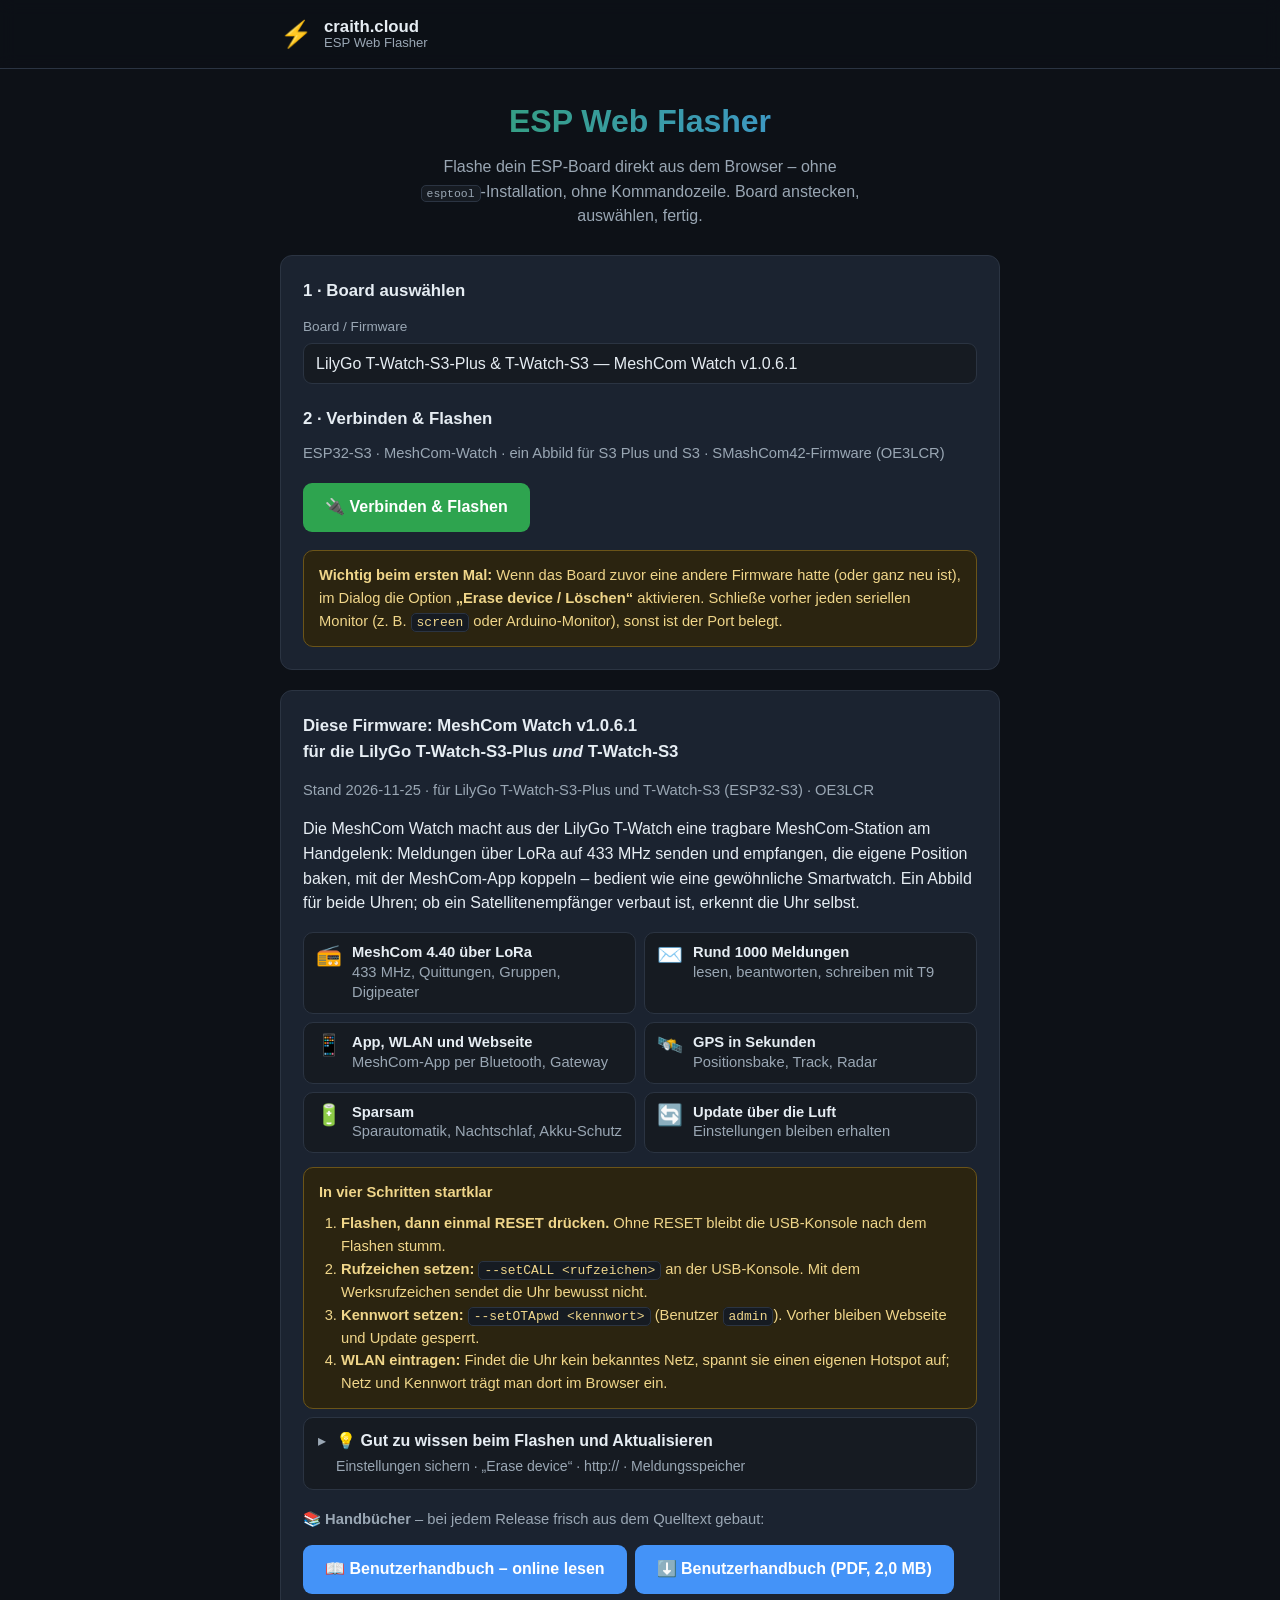
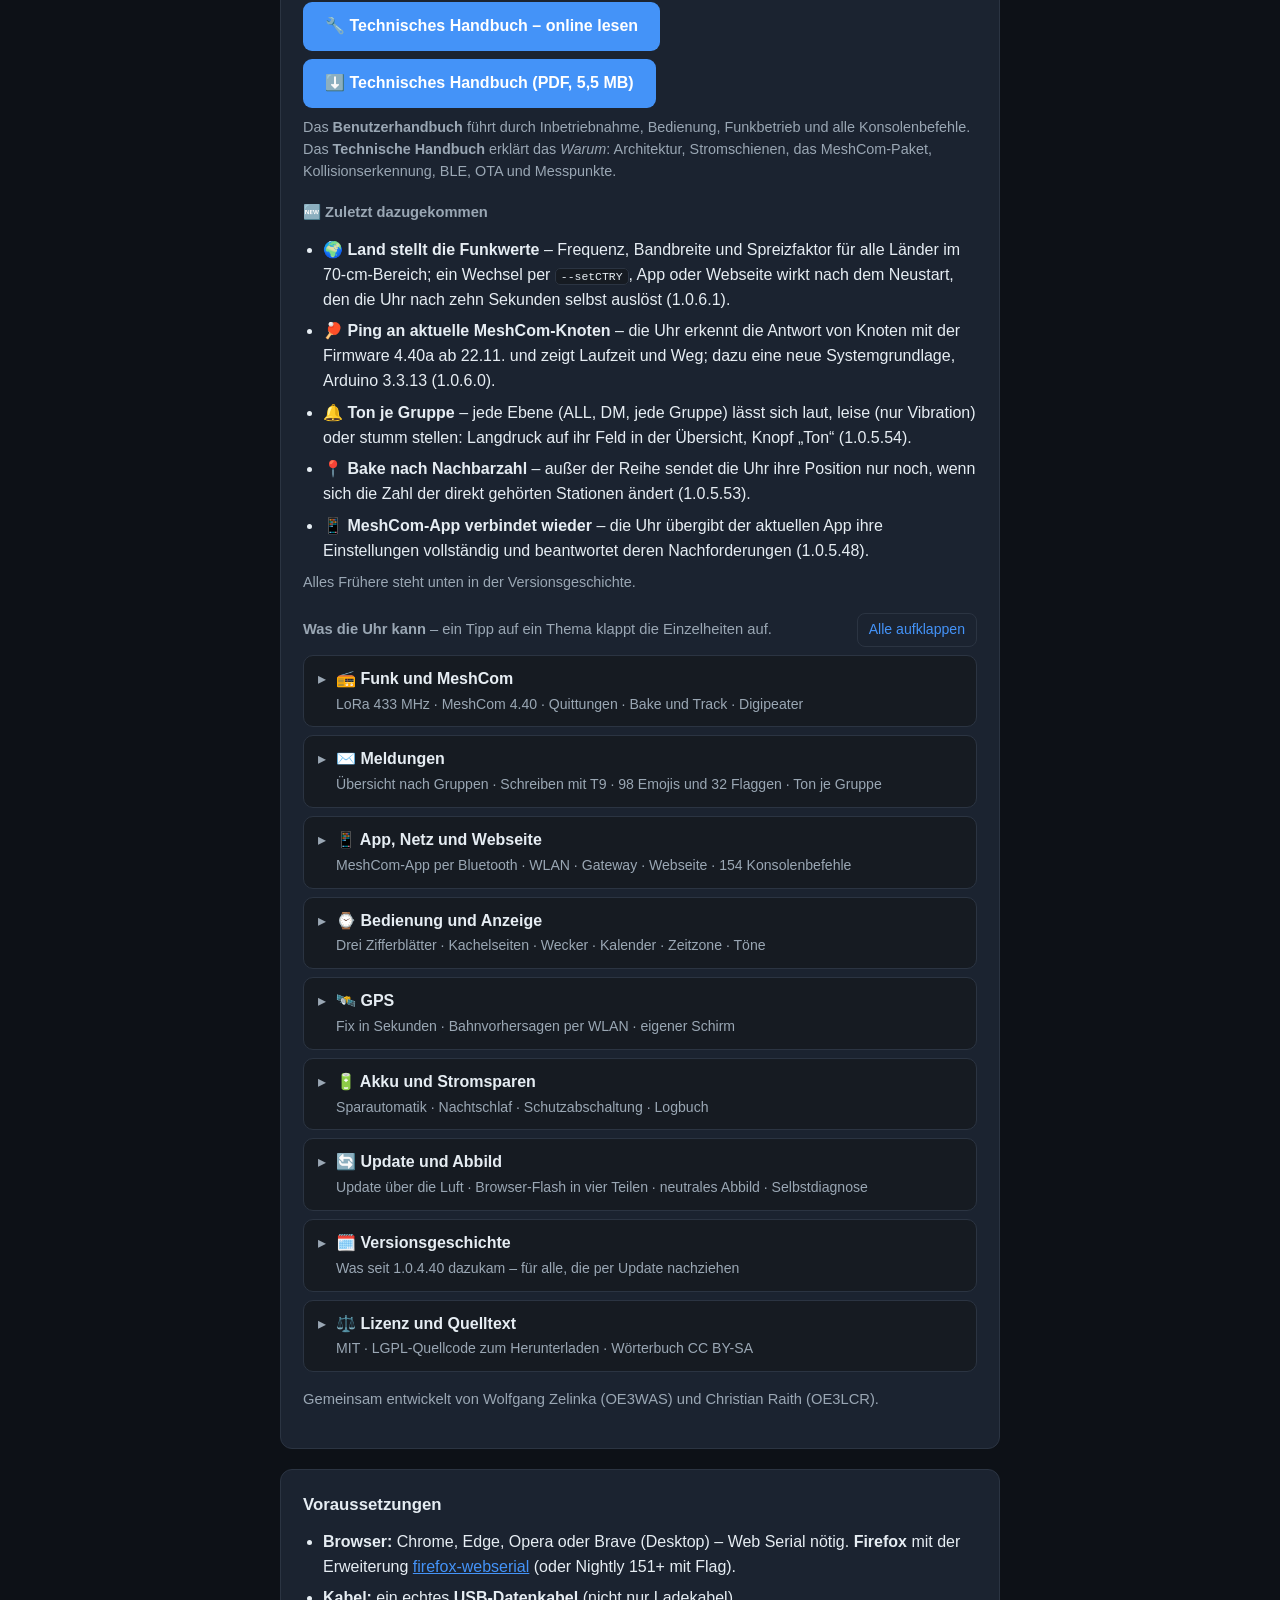
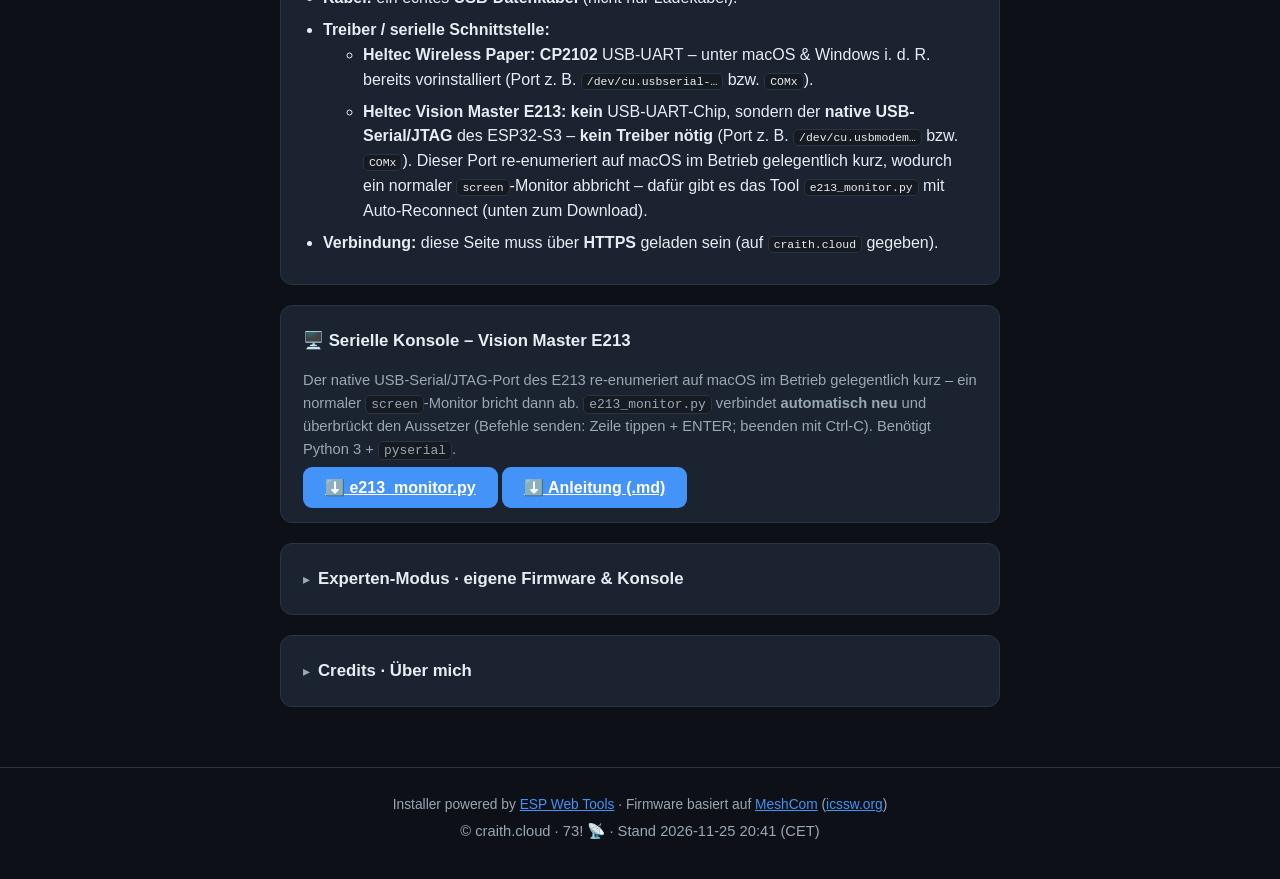
==== index.html @ 8d3fc6dd "T-Watch 1.0.6.1: Land stellt die Funkwerte, alle Laender im 70-cm-Bereich Co-Authored-By: Claude Myt" ====
<!DOCTYPE html>
<html lang="de">
<head>
  <meta charset="UTF-8" />
  <meta name="viewport" content="width=device-width, initial-scale=1.0" />
  <title>ESP Web Flasher · craith.cloud</title>
  <meta name="description" content="Flashe deine LilyGo T-Watch-S3-Plus oder T-Watch-S3 direkt aus dem Browser mit der MeshCom-Watch-Firmware – ohne esptool-Installation oder Treiber-Gefrickel. Auch für Heltec Wireless Paper und Vision Master E213." />
  <!-- Link-Vorschau (WhatsApp, Signal, Telegram, Mastodon …) -->
  <meta property="og:type" content="website" />
  <meta property="og:site_name" content="craith.cloud" />
  <meta property="og:locale" content="de_AT" />
  <meta property="og:url" content="https://www.craith.cloud/espflash/" />
  <meta property="og:title" content="MeshCom Watch flashen · ESP Web Flasher" />
  <meta property="og:description" content="Flashe deine LilyGo T-Watch-S3-Plus oder T-Watch-S3 direkt aus dem Browser mit der MeshCom-Watch-Firmware – ohne esptool-Installation oder Treiber-Gefrickel." />
  <meta property="og:image" content="https://www.craith.cloud/espflash/img/twatch-face-192.png" />
  <meta property="og:image:width" content="192" />
  <meta property="og:image:height" content="192" />
  <meta property="og:image:alt" content="Zifferblatt der MeshCom Watch" />
  <meta name="twitter:card" content="summary" />
  <link rel="icon" href="favicon.svg" type="image/svg+xml" />
  <link rel="stylesheet" href="style.css?v=20261115" />
  <!-- ESP Web Tools (Web Serial Flasher) – lokal eingebunden, v10.2.1 -->
  <script
    type="module"
    src="vendor/esp-web-tools/install-button.js"></script>
</head>
<body>
  <header class="site-header">
    <div class="brand">
      <span class="brand-logo">⚡</span>
      <div class="brand-text">
        <span class="brand-name">craith.cloud</span>
        <span class="brand-sub">ESP Web Flasher</span>
      </div>
    </div>
  </header>

  <main class="container">
    <section class="hero">
      <h1>ESP Web Flasher</h1>
      <p class="lead">
        Flashe dein ESP-Board direkt aus dem Browser – ohne
        <code>esptool</code>-Installation, ohne Kommandozeile.
        Board anstecken, auswählen, fertig.
      </p>
    </section>

    <!-- Browser-Warnung: nur sichtbar, wenn Web Serial fehlt -->
    <div id="unsupported" class="alert alert-error" hidden>
      <strong>Dieser Browser unterstützt kein Web Serial.</strong>
      Bitte öffne diese Seite in <b>Google Chrome</b>, <b>Microsoft Edge</b>,
      <b>Opera</b> oder <b>Brave</b> (Desktop).
      <b>Firefox</b> geht ebenfalls – dafür einmalig die WebSerial-Erweiterung
      <a href="https://github.com/kuba2k2/firefox-webserial" target="_blank" rel="noopener">firefox-webserial</a>
      installieren (oder Firefox&nbsp;Nightly 151+ mit aktiviertem Web-Serial-Flag).
      <b>Safari</b> funktioniert nicht.
    </div>

    <section class="card flash-card">
      <h2>1 · Board auswählen</h2>
      <label class="field">
        <span class="field-label">Board / Firmware</span>
        <select id="board">
          <option value="twatch-s3-plus" data-version="1.0.6.1">
            LilyGo T-Watch-S3-Plus &amp; T-Watch-S3 — MeshCom Watch v1.0.6.1
          </option>
          <option value="heltec-wireless-paper" data-version="v4.35p - v4.35p.09.01">
            Heltec Wireless Paper — MeshCom v4.35p - v4.35p.09.01
          </option>
          <option value="heltec-vision-master-e213" data-version="v4.35p - v4.35p.09.01">
            Heltec Vision Master E213 — MeshCom v4.35p - v4.35p.09.01
          </option>
          <!-- Weitere Boards folgen hier -->
        </select>
      </label>

      <h2>2 · Verbinden &amp; Flashen</h2>
      <p class="muted board-info" id="board-info">
        ESP32-S3 · Panel V1.1 &amp; V1.2 · MeshCom-Firmware
      </p>

      <esp-web-install-button id="installer" manifest="manifest-heltec-wp.json">
        <button class="btn btn-primary" slot="activate">🔌 Verbinden &amp; Flashen</button>
        <span slot="unsupported" class="hidden"></span>
        <span slot="not-allowed" class="alert alert-error">
          Zugriff auf den seriellen Port wurde nicht erlaubt.
        </span>
      </esp-web-install-button>

      <div class="alert alert-warn">
        <strong>Wichtig beim ersten Mal:</strong> Wenn das Board zuvor eine andere
        Firmware hatte (oder ganz neu ist), im Dialog die Option
        <b>„Erase device&nbsp;/ Löschen“</b> aktivieren. Schließe vorher jeden
        seriellen Monitor (z.&nbsp;B. <code>screen</code> oder Arduino-Monitor),
        sonst ist der Port belegt.
      </div>
    </section>

    <section class="card" data-fw="heltec-wireless-paper">
      <h2>Diese Firmware: MeshCom v4.35p - v4.35p.09.01<br>mit Erweiterungen für das Heltec Wireless Paper</h2>
      <p class="muted">Stand 2026-09-01 · für Heltec Wireless Paper (ESP32-S3)</p>
      <ul class="changelog">
        <li>🆕 🔋 <b>Unterspannungsschutz mit Auto-Wiederanlauf</b> – das Modul schaltet bei
            <b>≤&nbsp;3,3&nbsp;V</b> kontrolliert ab, statt bis zur Tiefentladung weiterzulaufen.
            Danach prüft es im Schlaf alle 30&nbsp;Minuten den Akku und <b>startet nach dem Laden
            von selbst wieder</b> – ab 3,9&nbsp;V und erst nach dreifacher Bestätigung, damit ein
            Ladestrom keinen Fehlstart auslöst. Gedacht für Solar- und Bergstandorte, wo niemand
            täglich hinaufsteigen kann. <i>(neu 09.01)</i></li>
        <li>🆕 🛡️ <b>Boot-Gate</b> – prüft den Akku, <i>bevor</i> Display, LoRa und WLAN hochfahren,
            und beendet damit die Brownout-Schleife, in der ein Modul mit leerem Akku endlos neu
            startete. <i>(neu 09.01)</i></li>
        <li>🆕 🔬 <b>Ausreißerfeste Boot-Messung</b> – die Akkumessung beim Start bewertet jetzt den
            Median statt der Spannweite. Vorher konnte ein einzelner unruhiger Messwert die gesamte
            Erkennung verwerfen. <i>(neu 09.01)</i></li>
        <li>🔄&nbsp;<b>Basis nachgezogen</b> – auf den aktuellen MeshCom-dev-Stand <b>v4.35p.09.01</b>
            gebracht. Darin unter anderem die Speichersicherheits- und Stabilitätsarbeiten von
            DK5EN (überlaufsichere Zeitvergleiche, gehärtete Empfangspfade) sowie das neue
            <code>--setlog</code> und getrennte Hop-Grenzen für Text und Position.</li>
        <li>Funktioniert für beide Panel-Versionen <b>V1.1</b> und <b>V1.2</b>
            (automatische Erkennung).</li>
        <li>🔢 <b>Browse 9 statt 4</b> – der offizielle Build blättert durch 4 Nachrichten, diese
            Preview durch <b>9</b> (Index oben rechts).</li>
        <li>📭 <b>No-Message</b> – bei leerem Puffer „No Message“, nach 10&nbsp;s zurück zum Status.</li>
        <li>🛰️ <b>Track ohne GPS</b> – Track-Seite verschwindet nach 10&nbsp;s.</li>
        <li>🔋 <b>Ladeerkennung + Glitch-Filter</b> – bei leerem, aber gerade ladendem Akku kein
            erneutes Einschlafen (steigender Trend wird erkannt); ADC-Ausreißer werden bereinigt (±2%).</li>
        <li>🛡️ <b>Low-Voltage ohne Flash-Write</b> – bei Tiefstspannung kein riskanter Settings-Write
            mehr und nur noch <b>ein</b> E-Ink-Refresh statt zwei.</li>
        <li>⌨️ <b>Gehärtete Eingabe</b> – robuster Befehls-Parser für USB-Serial <b>und</b> Telnet
            (90-s-Timeout, mehrere <code>--</code>-Befehle pro Zeile).</li>
        <li>ℹ️ <b>Inzwischen offiziell</b> – <b>Long-Press = Deep&nbsp;Sleep</b>, die
            <b>„AKKU LOW“-Anzeige</b> und das Kommando <b><code>--rotate</code></b> sind über die
            PRs #1050 und #1034 in MeshCom-dev eingeflossen und damit <i>kein</i> Preview-Merkmal mehr.</li>
      </ul>
      <p style="margin:16px 0 0">
        <a class="btn btn-blue" href="wp/" style="text-decoration:none; display:inline-flex; align-items:center; gap:7px">
          📖 Projektseite: Heltec Wireless Paper – Daten, Stückliste &amp; 3D-Gehäuse
        </a>
      </p>
    </section>

    <section class="card" data-fw="heltec-vision-master-e213" hidden>
      <h2>Diese Firmware: MeshCom v4.35p - v4.35p.09.01<br>mit Erweiterungen für das Heltec Vision Master E213</h2>
      <p class="muted">Stand 2026-09-01 · für Heltec Vision Master E213 (ESP32-S3)</p>
      <ul class="changelog">
        <li>🆕 🔋 <b>Unterspannungsschutz mit Auto-Wiederanlauf</b> – das Modul schaltet bei
            <b>≤&nbsp;3,3&nbsp;V</b> kontrolliert ab, statt bis zur Tiefentladung weiterzulaufen.
            Danach prüft es im Schlaf alle 30&nbsp;Minuten den Akku und <b>startet nach dem Laden
            von selbst wieder</b> – ab 3,9&nbsp;V und erst nach dreifacher Bestätigung, damit ein
            Ladestrom keinen Fehlstart auslöst. Gedacht für Solar- und Bergstandorte, wo niemand
            täglich hinaufsteigen kann. <i>(neu 09.01)</i></li>
        <li>🆕 🛡️ <b>Boot-Gate</b> – prüft den Akku, <i>bevor</i> Display, LoRa und WLAN hochfahren,
            und beendet damit die Brownout-Schleife, in der ein Modul mit leerem Akku endlos neu
            startete. <i>(neu 09.01)</i></li>
        <li>🆕 🔬 <b>Ausreißerfeste Boot-Messung</b> – die Akkumessung beim Start bewertet jetzt den
            Median statt der Spannweite. Vorher konnte ein einzelner unruhiger Messwert die gesamte
            Erkennung verwerfen. <i>(neu 09.01)</i></li>
        <li>🔢 <b>Browse 9 statt 4</b> – der offizielle Build blättert durch 4 Nachrichten, diese
            Preview durch <b>9</b> (Index oben rechts).</li>
        <li>📭 <b>No-Message</b> – bei leerem Puffer „No Message“, nach 10&nbsp;s zurück zum Status.</li>
        <li>🔋 <b>Ladeerkennung + Glitch-Filter</b> – kein Deepsleep-Loop bei gerade ladendem Akku;
            ADC-Ausreißer werden bereinigt (±2%).</li>
        <li>⌨️ <b>Gehärtete Eingabe</b> – robuster Befehls-Parser für USB-Serial <b>und</b> Telnet
            (90-s-Timeout, mehrere <code>--</code>-Befehle pro Zeile).</li>
        <li>ℹ️ <b>Inzwischen offiziell</b> – <b>Long-Press = Deep&nbsp;Sleep</b>, die
            <b>„AKKU LOW“-Anzeige</b> und das Kommando <b><code>--rotate</code></b> sind über die
            PRs #1050 und #1034 in MeshCom-dev eingeflossen und damit <i>kein</i> Preview-Merkmal
            mehr. Das Board selbst ist seit #1021 offizieller Teil von MeshCom-dev.</li>
        <li><b>Hardware:</b> ESP32-S3R8 · 16 MB Flash · 8 MB PSRAM (bewusst inaktiv – mit
            aktiviertem Octal-PSRAM bootet das Board in eine Schleife) · SX1262 LoRa · 2,13″ E-Ink ·
            USB-Serial/JTAG. Akku-Messung kalibriert (Teiler-Faktor wie Vision Master E290).</li>
      </ul>
    </section>

    <section class="card" data-fw="twatch-s3-plus" hidden>
      <h2>Diese Firmware: MeshCom Watch v1.0.6.1<br>für die LilyGo T-Watch-S3-Plus <i>und</i> T-Watch-S3</h2>
      <p class="muted">Stand 2026-11-25 · für LilyGo T-Watch-S3-Plus und T-Watch-S3 (ESP32-S3) · OE3LCR</p>

      <p style="margin-top:12px">Die MeshCom Watch macht aus der LilyGo T-Watch eine tragbare MeshCom-Station
        am Handgelenk: Meldungen über LoRa auf 433&nbsp;MHz senden und empfangen, die eigene Position baken,
        mit der MeshCom-App koppeln – bedient wie eine gewöhnliche Smartwatch. Ein Abbild für beide Uhren;
        ob ein Satellitenempfänger verbaut ist, erkennt die Uhr selbst.</p>

      <ul class="facts">
        <li><span>📻</span><div><b>MeshCom 4.40 über LoRa</b><br>433&nbsp;MHz, Quittungen, Gruppen, Digipeater</div></li>
        <li><span>✉️</span><div><b>Rund 1000 Meldungen</b><br>lesen, beantworten, schreiben mit T9</div></li>
        <li><span>📱</span><div><b>App, WLAN und Webseite</b><br>MeshCom-App per Bluetooth, Gateway</div></li>
        <li><span>🛰️</span><div><b>GPS in Sekunden</b><br>Positionsbake, Track, Radar</div></li>
        <li><span>🔋</span><div><b>Sparsam</b><br>Sparautomatik, Nachtschlaf, Akku-Schutz</div></li>
        <li><span>🔄</span><div><b>Update über die Luft</b><br>Einstellungen bleiben erhalten</div></li>
      </ul>

      <div class="alert alert-warn" style="margin-top:14px">
        <strong>In vier Schritten startklar</strong>
        <ol style="margin:8px 0 0; padding-left:22px">
          <li><b>Flashen, dann einmal RESET drücken.</b> Ohne RESET bleibt die USB-Konsole nach dem
              Flashen stumm.</li>
          <li><b>Rufzeichen setzen:</b> <code>--setCALL &lt;rufzeichen&gt;</code> an der USB-Konsole.
              Mit dem Werksrufzeichen sendet die Uhr bewusst nicht.</li>
          <li><b>Kennwort setzen:</b> <code>--setOTApwd &lt;kennwort&gt;</code> (Benutzer
              <code>admin</code>). Vorher bleiben Webseite und Update gesperrt.</li>
          <li><b>WLAN eintragen:</b> Findet die Uhr kein bekanntes Netz, spannt sie einen eigenen
              Hotspot auf; Netz und Kennwort trägt man dort im Browser ein.</li>
        </ol>
      </div>

      <details class="fold">
        <summary><span class="fold-head"><b>💡 Gut zu wissen beim Flashen und Aktualisieren</b>
          <span class="fold-teaser">Einstellungen sichern · „Erase device“ · http:// · Meldungsspeicher</span></span></summary>
        <ul class="changelog">
          <li><b>Einstellungen bleiben beim Browser-Flash erhalten.</b> Der Flasher schreibt Bootloader,
              Partitionstabelle und Firmware einzeln und lässt den Einstellungsspeicher stehen. Nur mit
              angehaktem „Erase device&nbsp;/ Löschen“ ist alles weg.</li>
          <li><b>Trotzdem vorher sichern.</b> Auf der Webseite der Uhr unter <code>/einstellungen</code> die
              Textsicherung herunterladen, oder an der USB-Konsole <code>--exportSET</code>. Zurück geht es
              durch Hochladen, Einfügen oder <code>--importSET</code>.</li>
          <li><b>Adresse der Uhr mit <code>http://</code> eintippen.</b> Browser ergänzen sonst
              <code>https://</code>, das die Uhr nicht spricht.</li>
          <li><b>Meldungsspeicher nur per Kabel.</b> Ein Update über die Luft tauscht die Firmware, nicht
              die Partitionstabelle. Den Flash-Bereich für rund 1000 Meldungen bringt erst ein
              Browser-Flash mit; wer nur über die Luft aktualisiert, behält die letzten 30 Meldungen.</li>
          <li><b>Ohne Rufzeichen kein Senden.</b> Eine Aussendung ohne gültige Kennung ist im Amateurfunk
              nicht zulässig, und aktuelle MeshCom-Geräte verwerfen solche Meldungen ohnehin.</li>
        </ul>
      </details>

      <p class="muted" style="margin-top:18px"><b>📚 Handbücher</b> – bei jedem Release frisch aus dem
        Quelltext gebaut:</p>
      <p style="margin:8px 0 0; display:flex; flex-wrap:wrap; gap:8px">
        <a class="btn btn-blue" href="twatch/MeshCom-Watch-Handbuch.html" target="_blank" rel="noopener"
           style="text-decoration:none">📖 Benutzerhandbuch – online lesen</a>
        <a class="btn btn-blue" href="twatch/MeshCom-Watch-Handbuch.pdf" download
           style="text-decoration:none">⬇️ Benutzerhandbuch (PDF, 2,0&nbsp;MB)</a>
        <a class="btn btn-blue" href="twatch/MeshCom-Watch-Technisches-Handbuch.html" target="_blank" rel="noopener"
           style="text-decoration:none">🔧 Technisches Handbuch – online lesen</a>
        <a class="btn btn-blue" href="twatch/MeshCom-Watch-Technisches-Handbuch.pdf" download
           style="text-decoration:none">⬇️ Technisches Handbuch (PDF, 5,5&nbsp;MB)</a>
      </p>
      <p class="muted" style="margin-top:8px; font-size:0.9em">
        Das <b>Benutzerhandbuch</b> führt durch Inbetriebnahme, Bedienung, Funkbetrieb und alle
        Konsolenbefehle. Das <b>Technische Handbuch</b> erklärt das <i>Warum</i>: Architektur,
        Stromschienen, das MeshCom-Paket, Kollisionserkennung, BLE, OTA und Messpunkte.</p>

      <p class="muted" style="margin-top:18px"><b>🆕&nbsp;Zuletzt dazugekommen</b></p>
      <ul class="changelog">
        <li>🌍&nbsp;<b>Land stellt die Funkwerte</b> – Frequenz, Bandbreite und Spreizfaktor für alle
            Länder im 70-cm-Bereich; ein Wechsel per <code>--setCTRY</code>, App oder Webseite
            wirkt nach dem Neustart, den die Uhr nach zehn Sekunden selbst auslöst (1.0.6.1).</li>
        <li>🏓&nbsp;<b>Ping an aktuelle MeshCom-Knoten</b> – die Uhr erkennt die Antwort von Knoten
            mit der Firmware 4.40a ab 22.11. und zeigt Laufzeit und Weg; dazu eine neue
            Systemgrundlage, Arduino 3.3.13 (1.0.6.0).</li>
        <li>🔔&nbsp;<b>Ton je Gruppe</b> – jede Ebene (ALL, DM, jede Gruppe) lässt sich laut, leise
            (nur Vibration) oder stumm stellen: Langdruck auf ihr Feld in der Übersicht, Knopf „Ton“
            (1.0.5.54).</li>
        <li>📍&nbsp;<b>Bake nach Nachbarzahl</b> – außer der Reihe sendet die Uhr ihre Position nur
            noch, wenn sich die Zahl der direkt gehörten Stationen ändert (1.0.5.53).</li>
        <li>📱&nbsp;<b>MeshCom-App verbindet wieder</b> – die Uhr übergibt der aktuellen App ihre
            Einstellungen vollständig und beantwortet deren Nachforderungen (1.0.5.48).</li>
      </ul>
      <p class="muted" style="margin-top:6px; font-size:0.9em">Alles Frühere steht unten in der
        Versionsgeschichte.</p>

      <div class="fold-bar">
        <p class="muted" style="margin:0"><b>Was die Uhr kann</b> – ein Tipp auf ein Thema klappt die
          Einzelheiten auf.</p>
        <button type="button" class="fold-all" data-fold-all>Alle aufklappen</button>
      </div>

      <details class="fold">
        <summary><span class="fold-head"><b>📻 Funk und MeshCom</b>
          <span class="fold-teaser">LoRa 433&nbsp;MHz · MeshCom 4.40 · Quittungen · Bake und Track · Digipeater</span></span></summary>
        <ul class="changelog">
          <li><b>MeshCom über LoRa</b> – SX1262 auf 433&nbsp;MHz, Protokollfassung 4.40 (eigener
              Kennbuchstabe A), mit denselben Hop-Zahlen wie die übrigen Knoten. Sendeleistung in neun
              Stufen, ganz links nur Empfang.</li>
          <li><b>Land wählbar</b> – das Land stellt Frequenz, Bandbreite und Spreizfaktor: EU, UK, ON,
              EA, LA, EU8, UK8, US, VR2, 435, 436, 442 und PL. Einstellbar per <code>--setCTRY</code>,
              in der App oder auf der Webseite der Uhr; die Uhr startet danach selbst neu. Vorgabe
              und in Österreich und Deutschland richtig ist EU8 (433,175&nbsp;MHz).</li>
          <li><b>Kollisionsvermeidung</b> (CSMA/CA mit Hardware-CAD) – vor jeder Aussendung horcht der
              Funkchip, ob der Kanal frei ist, und wartet bei Belegung gestaffelt. Empfang hat Vorrang
              vor dem Senden.</li>
          <li><b>Quittungen</b> – die Sendekarte wird grün, sobald die Gegenstation, ein Gateway oder der
              Server bestätigt; eine Direktmeldung hat dafür 2:40&nbsp;Minuten Zeit, ohne das Senden zu
              sperren. Direktmeldungen an die Uhr quittiert sie selbst (<code>--dmack</code>).</li>
          <li><b>Direktmeldungen nur einmal</b> – wiederholt ein Knoten eine Direktmeldung oder reicht
              ein Briefkasten-Knoten sie nach, erscheint und vibriert sie einmal; quittiert wird jede
              Kopie.</li>
          <li><b>Eine Station anrufen</b> – die sechste Karte auf dem SENDEN-Schirm ruft die zuletzt
              gehörte Station an und zeigt Laufzeit und Weg der Antwort. Die Uhr antwortet auch selbst
              auf Anrufe. Konsole: <code>--ping &lt;rufzeichen&gt;</code>.</li>
          <li><b>Positionsbake</b> – alle 30&nbsp;Minuten, die erste rund 2&nbsp;Minuten nach dem Start,
              außer der Reihe nur, wenn sich die Zahl der direkt gehörten Stationen ändert.
              <code>--sendPOS</code> sendet sofort, <code>--aprs on|off</code> schaltet. Ohne Satellitenfix nimmt
              die Bake den Standort vom Handy aus der MeshCom-App – so sendet auch die T-Watch&nbsp;S3
              ohne Empfänger eine Position.</li>
          <li><b>Track</b> – Kachel TRACK oder <code>--track</code>: bei GPS-Fix gehen Positionen je nach
              Tempo alle 10–20&nbsp;Sekunden über das eigene Gateway zum Server, über Funk alle
              5&nbsp;Minuten.</li>
          <li><b>Digipeater</b> – <code>--relay on</code> reicht fremde Pakete über Funk weiter (ab Werk
              aus). Mit <code>--setECODIGI on</code> pausiert die Weitergabe zwischen 22 und 7&nbsp;Uhr.</li>
          <li><b>Stationsliste und Radar</b> – wer wurde gehört, wie weit weg, in welcher Richtung.</li>
          <li><b>Blick in den Funkkanal</b> – die Webseite „LoRa“ und <code>--lora</code> zeigen die
              Sendewarteschlange, die Kanalbelegung und die letzten 20 Rahmen im Format der
              MeshCom-Nodes.</li>
          <li><b>Empfangsdiagnose ohne Gegenstelle</b> – <code>--rxdiag</code>: Rauschpegel,
              Präambel-Erkennung und ein Bandsweep 430–440&nbsp;MHz, auf Wunsch verzögert und ohne Kabel
              am Ort der Wahl.</li>
        </ul>
      </details>

      <details class="fold">
        <summary><span class="fold-head"><b>✉️ Meldungen</b>
          <span class="fold-teaser">Übersicht nach Gruppen · Schreiben mit T9 · 98 Emojis und 32 Flaggen · Ton je Gruppe</span></span></summary>
        <ul class="changelog">
          <li><b>Übersicht nach Ebenen</b> – farbige Felder für <b>ALL</b>, <b>DM</b> und bis zu sechs
              eigene Gruppen (<code>--setgrc</code>): volle Farbe = Ungelesenes, hell = nichts Neues,
              Zähler <b>neu / gesamt</b>. Ein Tipp öffnet die Gruppe.</li>
          <li><b>Liste und Lesen</b> – jede Karte zeigt Rufzeichen, Zeit und den Anfang des Textes. Die
              geöffnete Meldung trägt die Farbe ihrer Ebene, den Zähler „3/7“, Empfangszeit, RSSI/SNR
              und Ziel; ältere Meldungen zeigen „gestern“ oder das Datum.</li>
          <li><b>Schreiben an der Uhr</b> – Telefontastatur mit <b>T9-Wortvorschlag</b>: jede Taste
              einmal drücken, das Wort steht da (Amateurfunk-Begriffe, Deutsch, Englisch). Erreichbar
              aus „Senden“ mit einem Wisch nach oben oder mit einem Langdruck auf eine Meldung – dann
              geht die Antwort gleich an deren Gruppe oder Absender.</li>
          <li><b>Kopieren und weiterleiten</b> – ein Doppeltipp auf eine Meldung kopiert ihren Text, ein
              Langdruck aufs Textfeld fügt ihn ein.</li>
          <li><b>Schnellantwort ohne Tastatur</b> – Textbausteine für Standort (Maidenhead-Locator und
              Vorname aus <code>--setname</code>), QSL, QRV, Wetter am eigenen Standort und TEST. Aus
              einer geöffneten Meldung nach rechts wischen: die Bausteine antworten dem Absender, der
              Gruppe oder allen.</li>
          <li><b>Meldung statt Uhrzeit</b> – weckt eine Meldung den dunklen Schirm, zeigt die Uhr die
              Meldung selbst; „Meldung merken“ (1–30&nbsp;min) holt sie beim nächsten Blick zurück.</li>
          <li><b>Eigene Aussendungen in der Liste</b> – ob von der Uhr, aus der App, aus dem Browser
              oder von der Konsole: der Gesprächsfaden ist vollständig.</li>
          <li><b>Meldungen bleiben erhalten</b> – eigener Flash-Bereich für rund 1000 Meldungen,
              übersteht Neustart, Update und eine stromlose Uhr.</li>
          <li><b>Gelesen und gelöscht</b> – „Alle als gelesen“ auf der Webseite, die Uhr zieht sofort
              mit. Ein Langdruck auf ein Feld der Übersicht bietet „Alle löschen“ und „Nur gelesene
              löschen“.</li>
          <li><b>Emojis, Flaggen und Schrift</b> – 98 Emojis und 32 Länderflaggen 🇦🇹🇩🇪🇨🇭 als Bildschrift;
              die Schrift deckt neben Deutsch auch die Sprachen der Nachbarländer ab (ę ż ć ś ń …).</li>
          <li><b>Ton je Ebene</b> – ALL, DM und jede Gruppe einzeln auf <b>laut</b>, <b>leise</b> (kein
              Ton, Vibration und Schirm bleiben) oder <b>stumm</b> (nichts, der Schirm bleibt dunkel).
              Umschalten mit dem Knopf „Ton“ nach einem Langdruck auf das Feld der Übersicht, auf der
              Webseite oder mit <code>--msgton</code>; die Übersicht zeigt ein Lautsprecher-Zeichen.</li>
          <li><b>Klang und Vibration nach Empfangsweg</b> – Funk: Doppelgong, Server: zwei kurze Töne,
              Direktmeldung: Pager-Ton. Kachel <b>VIB</b> in vier Stufen; Vibrieren und Schirm wecken
              lassen sich für Funk und Server getrennt einstellen, mit Nachtruhe von 22 bis
              7&nbsp;Uhr.</li>
        </ul>
      </details>

      <details class="fold">
        <summary><span class="fold-head"><b>📱 App, Netz und Webseite</b>
          <span class="fold-teaser">MeshCom-App per Bluetooth · WLAN · Gateway · Webseite · 154 Konsolenbefehle</span></span></summary>
        <ul class="changelog">
          <li><b>MeshCom-App per Bluetooth</b> – die offizielle App verbindet sich mit PIN: Chat lesen
              und schreiben samt Gruppen; Rufzeichen, Position, Sendeleistung, Gruppen und APRS-Symbol
              lassen sich aus der App setzen. Die Häkchen folgen den drei Stufen der MeshCom-Firmware
              (gehört, Wolke, zwei Häkchen), dazu „aufgegeben“ und „verwahrt“. Die Liste der gehörten
              Stationen füllt sich laufend. Eine Anmeldung gilt nur für die laufende Verbindung.</li>
          <li><b>WLAN verbindet sich von selbst</b> – drei Netze speicherbar, das stärkste gewinnt,
              versteckte Netze und Telefon-Hotspots inklusive; <code>--wlan scan</code> sucht
              sofort.</li>
          <li><b>Die Uhr als MeshCom-Gateway</b> – <code>--gateway on</code>: Gehörtes aus dem Funknetz
              geht per WLAN zum MeshCom-Server, Servermeldungen zurück ins Funknetz. Server wählbar
              (<code>--gateway srv OE|DL|IT</code>), Positionsweitergabe abschaltbar.</li>
          <li><b>Telemetrie bis aprs.fi</b> – Akkuspannung, Ladung, Chiptemperatur und Empfangszahlen
              gehen alle 30&nbsp;Minuten als APRS-Telemetrie an den MeshCom-Server (<code>--tele</code>);
              Positionsbake mit eigenem APRS-Symbol und Kommentar.</li>
          <li><b>Webseite der Uhr</b> – <code>--web on</code>: Status, Meldungen lesen und senden,
              Stationsliste, LoRa, Akku-Logbuch (auch als CSV), Einstellungen, Update, ein Befehlsfeld
              und die Seite <b>Hilfe</b> mit allen Befehlen und Suchfeld. Dazu eine JSON-API
              (<code>/api/status.json</code>, <code>/api/akku.json</code>).</li>
          <li><b>Einstellungen sichern und wiederherstellen</b> – auf <code>/einstellungen</code> eine
              Textdatei laden: eine Befehlszeile je Wert, im Editor änderbar.</li>
          <li><b>154 Konsolenbefehle, eine Quelle</b> – dieselben <code>--</code>-Befehle über USB,
              App-Chat und das Befehlsfeld der Webseite, mehrere je Zeile. <code>--help</code> am Gerät
              und die Befehlstabelle im Handbuch stammen aus derselben Liste. Kennwort-Befehle gehen
              nie als Meldung über Funk.</li>
        </ul>
      </details>

      <details class="fold">
        <summary><span class="fold-head"><b>⌚ Bedienung und Anzeige</b>
          <span class="fold-teaser">Drei Zifferblätter · Kachelseiten · Wecker · Kalender · Zeitzone · Töne</span></span></summary>
        <ul class="changelog">
          <li><b>Wischen und Tasten</b> – die Schirme hängen als geschlossene Schleife untereinander.
              Krone = Zifferblatt, BOOT-Tipp = Kachelseite UHR, BOOT-Doppeltipp = Meldungen; Handgelenk
              drehen weckt den Schirm. Am Zifferblatt öffnet ein Langdruck unten rechts die Meldungen,
              unten links den Akku-Detailschirm.</li>
          <li><b>Zwei Kachelseiten</b> – <b>UHR</b>: WLAN · Akku · GPS, Web · NTP · BLE, Audio ·
              Vibration · MQTT. <b>MESHCOM</b>: LoRa · APRS-Bake · Track, Quittung · Relay · Gateway.
              Ein Tipp schaltet ein und aus, ein Langdruck öffnet die Einzelheiten.</li>
          <li><b>Drei Zifferblätter</b> – die Bahnhofsuhr mit Stop-to-go-Sekundenzeiger, der Stromzähler
              mit rollendem Zählwerk und die Funkraumuhr des Seefunks (Idee OE1MOJ), rund oder
              quadratisch. Wechseln: drei Sekunden auf die obere Hälfte drücken, wischen, mit einem
              Tipp übernehmen; an der Konsole <code>--watchface</code>. Ein Doppeltipp unten blendet
              Akkuanzeige und Rufzeichen aus und ein.</li>
          <li><b>Wecker</b> – vom Zifferblatt nach oben wischen: bis zu acht Wecker, je an einzelnen
              Wochentagen, einmal oder an einem festen Datum. Signal (Vibration, Ton oder beides) und
              Schlummerzeit je Wecker; die Krone schlummert. Der Wecker holt die Uhr auch aus dem
              Nachtschlaf.</li>
          <li><b>Kalender</b> – Monatsansicht mit Kalenderwoche, Sonntage rot, heutiger Tag grün;
              links/rechts blättert die Monate.</li>
          <li><b>Zeitzone</b> – ein Schirm unter dem Zifferblatt zeigt Ortszeit, Zone, UTC und die
              Quelle der Uhrzeit (Netz, Satellit oder eingebaute Uhr). Ein Tipp auf eine der zehn
              Städte stellt um, die Sommerzeit schaltet die Uhr selbst.</li>
          <li><b>Töne</b> – Gong zur vollen Stunde und bei Meldungen, Pager-Ton bei Direktmeldungen,
              Warnton bei knappem Akku. Lautstärke nach Gehör in Stufen zu 4&nbsp;dB
              (<code>--setVOL 1..100</code>), Nachtruhe 22–7&nbsp;Uhr; <code>--audio</code> mit
              <code>lora|udp|dm|aprs|stunde|warn</code> spielt jeden Klang vor. Ab Werk stumm,
              <code>--audio on</code>.</li>
          <li><b>Setup-Schirm</b> – Schalter für die Funktionen, Helligkeit in 10-%-Stufen,
              Abschaltzeit des Schirms, Drehung per Tipp.</li>
        </ul>
      </details>

      <details class="fold">
        <summary><span class="fold-head"><b>🛰️ GPS</b>
          <span class="fold-teaser">Fix in Sekunden · Bahnvorhersagen per WLAN · eigener Schirm</span></span></summary>
        <ul class="changelog">
          <li><b>Eigener Schirm</b> – Position, Höhe, Geschwindigkeit und ein Balkendiagramm der
              Satelliten, gefärbt nach Signalstärke von rot bis grün.</li>
          <li><b>Fix in Sekunden</b> – beim Einschalten bekommt der Empfänger Uhrzeit und letzte
              Position mit. Mit einem kostenlosen u-blox-Konto (AssistNow, Token auf der
              Einstellungsseite) holt die Uhr dazu per WLAN die Bahnvorhersagen für sieben Tage;
              gemessen im Freien nach echtem Kaltstart: 54 statt 147&nbsp;Sekunden.</li>
          <li><b>Empfang einstellbar und messbar</b> – Vorverstärker umschaltbar
              (<code>--gps lna normal|low|bypass</code>), <code>--gps rf</code> zeigt Regelreserve,
              Rauschen und Störungen, <code>--gps</code> das Logbuch der letzten zehn Modulstarts.</li>
          <li><b>Mit und ohne Empfänger</b> – die Uhr erkennt beim ersten Start, ob ein
              Satellitenempfänger verbaut ist; ohne startet sie schneller, und der Ladestrom passt sich
              dem kleineren Akku an. Ein Tipp auf die GPS-Kachel sucht erneut, etwa nach einer
              Nachrüstung.</li>
        </ul>
      </details>

      <details class="fold">
        <summary><span class="fold-head"><b>🔋 Akku und Stromsparen</b>
          <span class="fold-teaser">Sparautomatik · Nachtschlaf · Schutzabschaltung · Logbuch</span></span></summary>
        <ul class="changelog">
          <li><b>Sparautomatik</b> – bei dunklem Schirm taktet der Prozessor herunter; GPS ruht,
              solange das Telefon Positionen liefert, nach 10&nbsp;Minuten ohne Fix und wenn die Uhr
              still liegt. <b>ECOWLAN</b> (ab Werk an) legt das WLAN ohne bekanntes Netz für zehn
              Minuten schlafen, <b>ECOBAKE</b> (<code>--setECOBAKE on</code>) weckt den Empfänger nur
              drei Minuten vor jeder Bake.</li>
          <li><b>Nachtschlaf</b> – mit <code>--setECOSLEEP on</code> legt sich die Uhr zwischen 22 und
              7&nbsp;Uhr schlafen, sobald der Schirm dunkel ist und kein Kabel steckt; LoRa hört weiter,
              WLAN pausiert. Gemessen in einer Nacht: rund 40&nbsp;% weniger Verbrauch. Ein Druck auf
              die Krone weckt sofort.</li>
          <li><b>Akku-Schutz</b> – bei 3,60&nbsp;V wird der Schirm dunkler, GPS geht aus und das Senden
              ist gesperrt (die LoRa-Kachel wird blau, ein Tipp gibt es auf eigene Verantwortung frei).
              Bei 3,48&nbsp;V sichert die Uhr Meldungen und Zähler, zeigt „Akku leer – bitte laden“ und
              schaltet sich ab.</li>
          <li><b>Laden</b> – ein Lade-Wächter fängt schwache USB-Quellen ab (<code>--ladefix</code>),
              der Ladestrom ist einstellbar (<code>--setCHGCUR</code>, Schieberegler im
              Akku-Detailschirm).</li>
          <li><b>Akku-Gesundheit und Logbuch</b> – <code>--akku</code> zeigt Ladephase, Ladezyklen und
              die Zeit unter 20&nbsp;% und über 80&nbsp;%. Die Entladekurve der letzten rund
              68&nbsp;Stunden liegt im Flash und steht auf <code>/akku</code>, auch als CSV.</li>
        </ul>
      </details>

      <details class="fold">
        <summary><span class="fold-head"><b>🔄 Update und Abbild</b>
          <span class="fold-teaser">Update über die Luft · Browser-Flash in vier Teilen · neutrales Abbild · Selbstdiagnose</span></span></summary>
        <ul class="changelog">
          <li><b>Update über die Luft</b> – der Update-Schirm prüft beim Öffnen den Serverstand; gibt es
              Neues, wird der Knopf grün und ein Tipp installiert. Auch aus der MeshCom-App
              (<code>--ota-update</code>) oder mit einer <code>firmware.bin</code> im Browser. Während
              des Einspielens steht die Uhr rund 2&nbsp;Minuten, danach startet sie neu.</li>
          <li><b>Browser-Flash in vier Teilen</b> – Bootloader (<code>0x0</code>), Partitionstabelle
              (<code>0x8000</code>), Boot-Marke (<code>0xE000</code>) und Firmware
              (<code>0x10000</code>); der Einstellungsspeicher bei <code>0x9000</code> bleibt
              unberührt. Das Vollabbild <code>firmware.factory.bin</code> gibt es weiter für
              esptool.</li>
          <li><b>Öffentlich und neutral</b> – keine WLAN-, MQTT- oder Zugangsdaten vorinstalliert, die
              Konfiguration erfolgt auf dem Gerät; die Update-Adresse dieser Seite ist ab Werk
              eingetragen.</li>
          <li><b>Grundlage</b> – Arduino-Core 3.3.12 auf ESP-IDF 5.5.5, LVGL 9.6, RadioLib 7.8.1. Alle
              Bibliotheken sind auf eine feste Fassung geschrieben, damit sich jeder ausgelieferte
              Stand genau so nachbauen lässt.</li>
          <li><b>Selbstdiagnose</b> – <code>--info</code> zeigt ein Journal der letzten fünf Neustarts
              mit Grund, Uhrzeit und Akkustand; ein Absturz sichert seinen Backtrace, und ein Wächter
              startet die Uhr neu, wenn der Hauptlauf 30&nbsp;Sekunden hängt.</li>
        </ul>
      </details>

      <details class="fold">
        <summary><span class="fold-head"><b>🗓️ Versionsgeschichte</b>
          <span class="fold-teaser">Was seit 1.0.4.40 dazukam – für alle, die per Update nachziehen</span></span></summary>
        <ul class="changelog verlauf">
          <li><b>1.0.6.1</b> – Das Land stellt die Funkwerte der Uhr, alle Länder im 70-cm-Bereich
              wählbar; Wechsel wirkt nach dem Neustart.</li>
          <li><b>1.0.6.0</b> – Ping erkennt die Antwort aktueller MeshCom-Knoten, neue
              Systemgrundlage Arduino 3.3.13 mit ESP-IDF 5.5.6.</li>
          <li><b>1.0.5.55</b> – Webseite der Uhr: die Knöpfe der Meldungsseite stehen auf festen
              Plätzen, im Browser-Reiter erscheint ein Uhr-Zeichen.</li>
          <li><b>1.0.5.52–.54</b> – Ton je Gruppe in drei Stufen, Bake außer der Reihe nach
              Nachbarzahl, das Einspielen einer Sicherung übersteht lange Befehle.</li>
          <li><b>1.0.5.48</b> – MeshCom-App verbindet wieder.</li>
          <li><b>1.0.5.43</b> – Kachelseiten UHR und MESHCOM neu geordnet.</li>
          <li><b>1.0.5.31–.33</b> – MeshCom 4.40A, gehörte Stationen in der App, Hilfe-Seite im Browser.</li>
          <li><b>1.0.5.28–.33</b> – Wecker.</li>
          <li><b>1.0.5.27</b> – Meldung statt Uhrzeit beim Wecken des Schirms.</li>
          <li><b>1.0.5.16–.24</b> – Schreiben an der Uhr mit T9; Direktmeldungen erscheinen nur einmal.</li>
          <li><b>1.0.5.6–.14</b> – Funkraumuhr als drittes Zifferblatt, Meldungsliste zeigt den Text,
              Karte wird grün, sobald die Meldung beim Server liegt.</li>
          <li><b>1.0.5.3–.4</b> – <b>Sicherheitsupdate, für alle Uhren empfohlen:</b> eine
              Bluetooth-Anmeldung gilt nur noch für die laufende Verbindung.</li>
          <li><b>1.0.5.0–.5</b> – neue Grundlage: Arduino-Core 3.3.12 und LVGL 9.6.</li>
          <li><b>1.0.4.146–.173</b> – Stromzähler als zweites Zifferblatt, Buchstaben der Nachbarländer.</li>
          <li><b>1.0.4.121–.145</b> – Zeitzone an der Uhr, Akku-Logbuch im Flash, Digipeater-Nachtpause,
              Lautstärke nach Gehör (bisherige Einstellung klingt leiser, bitte einmal nachstellen).</li>
          <li><b>1.0.4.105–.120</b> – Nachtschlaf, Webseite „LoRa“, neue Töne, GPS-Vorverstärker,
              Neustart-Journal.</li>
          <li><b>1.0.4.81–.103</b> – GPS-Bahnvorhersagen (AssistNow), Wetterzeile, Gateway-Server
              Italien.</li>
          <li><b>1.0.4.40–.80</b> – Gruppen-Übersicht, Quittungen nach MeshCom 4.35s, ein Abbild für
              beide Uhren, Update mit einem Knopf.</li>
        </ul>
      </details>

      <details class="fold">
        <summary><span class="fold-head"><b>⚖️ Lizenz und Quelltext</b>
          <span class="fold-teaser">MIT · LGPL-Quellcode zum Herunterladen · Wörterbuch CC BY-SA</span></span></summary>
        <p class="muted">
          <b>Lizenz:</b> MIT © 2026 Wolfgang Zelinka (OE3WAS) und Christian Raith (OE3LCR).
          Die Firmware enthält Bestandteile unter der
          <a href="https://www.gnu.org/licenses/old-licenses/lgpl-2.1.html">LGPL-2.1</a>
          (BearSSL-Anbindung aus dem ESP8266-Arduino-Core). Abschnitt&nbsp;6 dieser Lizenz räumt
          jedem, der ein fertiges Abbild erhält, das Recht ein, diese Bestandteile auszutauschen —
          der dafür nötige Quellcode liegt hier bereit:
        </p>
        <p><a href="firmware/twatch-s3-plus/lgpl-sources.src" download class="btn btn-blue">⬇️ LGPL-Quellcode herunterladen</a></p>
        <p class="muted" style="font-size:0.9em">
          Die Datei ist ein <code>tar.gz</code>-Archiv und trägt nur deshalb die Endung
          <code>.src</code>, weil der Webserver Archiv-Endungen sperrt. Auspacken mit
          <code>tar xzf lgpl-sources.src</code> — die Endung spielt dabei keine Rolle.
          Enthalten sind <code>tls_mini</code>, <code>bearssl</code>, der vollständige
          Lizenztext und eine Anleitung zum Austauschen der Bibliothek.
        </p>
        <p class="muted" style="font-size:0.9em">
          Der deutsche und englische Grundwortschatz des T9-Wortvorschlags ist aus den Häufigkeitsdaten
          von <a href="https://github.com/rspeer/wordfreq">wordfreq</a> (Robyn Speer) abgeleitet und steht
          wie diese unter <a href="https://creativecommons.org/licenses/by-sa/4.0/">CC BY-SA 4.0</a>.
        </p>
      </details>

      <p class="muted" style="margin-top:16px">Gemeinsam entwickelt von Wolfgang Zelinka (OE3WAS) und
        Christian Raith (OE3LCR).</p>
    </section>

    <section class="card" data-fw="heltec-wireless-paper heltec-vision-master-e213" hidden>
      <h2>📄 Technische Doku</h2>
      <!-- T-Watch-Doku-Absatz entfernt (Christian 26.08.): doppelt zur Karte, die vier
           Handbuch-Buttons stehen auf der T-Watch-Karte selbst. Heltec-Teil bleibt. -->
      <p class="muted" style="margin-top:16px"><b>Heltec Wireless Paper / Vision Master E213:</b></p>
      <p class="muted">Stabilitäts- &amp; Robustheits-Analyse (Wireless Paper + Vision Master E213,
          Stand 07-01) — Multi-Agenten-Audit, read-only, jeder Befund am Code gegengeprüft. Schwerpunkt
          Display/E-Ink, Akku &amp; Deepsleep, Timing: <b>11 verifizierte Befunde</b> (4 × orange / 5 × gelb / 2 × blau),
          keine kritischen.</p>
      <a href="MeshCom-WP-E213-Stabilitaet-2026-07-01.md" download class="btn btn-blue">⬇️ Stabilitäts-Analyse 07-01 (.md)</a>
      <p class="muted" style="margin-top:20px">Ältere Analyse: Fehleranalyse „Display-Freeze nach Akku-leer / Neustart"
          (06-12) mit Ursachenketten — Grundlage der 06.12-Akku/Deepsleep-Fixes.</p>
      <a href="MeshCom-WP-Audit-2026-06-12.md" download class="btn btn-blue">⬇️ Audit-Report 06-12 (.md)</a>
    </section>

    <section class="card">
      <h2>Voraussetzungen</h2>
      <ul class="checks">
        <li><b>Browser:</b> Chrome, Edge, Opera oder Brave (Desktop) – Web Serial nötig.
            <b>Firefox</b> mit der Erweiterung
            <a href="https://github.com/kuba2k2/firefox-webserial" target="_blank" rel="noopener">firefox-webserial</a>
            (oder Nightly 151+ mit Flag).</li>
        <li><b>Kabel:</b> ein echtes <b>USB-Datenkabel</b> (nicht nur Ladekabel).</li>
        <li><b>Treiber / serielle Schnittstelle:</b>
          <ul>
            <li><b>Heltec Wireless Paper:</b> <b>CP2102</b> USB-UART – unter macOS &amp; Windows
                i.&nbsp;d.&nbsp;R. bereits vorinstalliert (Port z.&nbsp;B. <code>/dev/cu.usbserial-…</code>
                bzw. <code>COMx</code>).</li>
            <li><b>Heltec Vision Master E213:</b> <b>kein</b> USB-UART-Chip, sondern der <b>native
                USB-Serial/JTAG</b> des ESP32-S3 – <b>kein Treiber nötig</b> (Port z.&nbsp;B.
                <code>/dev/cu.usbmodem…</code> bzw. <code>COMx</code>). Dieser Port re-enumeriert auf
                macOS im Betrieb gelegentlich kurz, wodurch ein normaler <code>screen</code>-Monitor
                abbricht – dafür gibt es das Tool <code>e213_monitor.py</code> mit Auto-Reconnect
                (unten zum Download).</li>
          </ul>
        </li>
        <li><b>Verbindung:</b> diese Seite muss über <b>HTTPS</b> geladen sein
            (auf <code>craith.cloud</code> gegeben).</li>
      </ul>
    </section>

    <section class="card">
      <h2>🖥️ Serielle Konsole – Vision Master E213</h2>
      <p class="muted">Der native USB-Serial/JTAG-Port des E213 re-enumeriert auf macOS im Betrieb
          gelegentlich kurz – ein normaler <code>screen</code>-Monitor bricht dann ab.
          <code>e213_monitor.py</code> verbindet <b>automatisch neu</b> und überbrückt den Aussetzer
          (Befehle senden: Zeile tippen + ENTER; beenden mit Ctrl-C). Benötigt Python&nbsp;3 +
          <code>pyserial</code>.</p>
      <a href="e213_monitor.py" download class="btn btn-blue">⬇️ e213_monitor.py</a>
      <a href="e213-serielle-konsole.md" download class="btn btn-blue">⬇️ Anleitung (.md)</a>
    </section>

    <!-- ───────── Experten-Modus: eigene Firmware, Geräte-Info, Konsole ───────── -->
    <details class="card adv-card">
      <summary><h2>Experten-Modus · eigene Firmware &amp; Konsole</h2></summary>

      <div id="adv-unsupported" class="alert alert-error" hidden>
        Dieser Browser unterstützt kein Web Serial – der Experten-Modus ist
        deaktiviert. Siehe Browser-Hinweis oben.
      </div>

      <p class="muted">
        Power-User-Werkzeug auf Basis von
        <a href="https://github.com/espressif/esptool-js" target="_blank" rel="noopener">esptool-js</a>:
        Chip-Infos auslesen, eine <b>beliebige <code>.bin</code></b> an einem
        gewählten Offset flashen und die serielle Ausgabe mitlesen.
      </p>

      <fieldset id="adv-fieldset" class="adv-fieldset">
        <!-- A) Verbinden + Hardware-Erkennung -->
        <h3>1 · Verbinden &amp; Hardware erkennen</h3>
        <p class="muted">
          Beim Verbinden werden die <b>sicheren Chip-Daten</b> (Chip-Familie,
          Flash, PSRAM) ausgelesen und daraus die <b>möglichen Module</b>
          eingegrenzt. Teilen sich mehrere Boards denselben Chip, hilft die
          <b>serielle Konsole</b> (Schritt&nbsp;3) bei der eindeutigen Erkennung.
        </p>
        <div class="adv-row">
          <button class="btn btn-primary" id="adv-connect">🔌 Verbinden &amp; auslesen</button>
          <button class="btn btn-stop" id="adv-disconnect">⏹ Stoppen</button>
        </div>
        <div class="adv-detect">
          <dl id="adv-info" class="adv-info" hidden></dl>
          <div id="adv-gallery" class="adv-gallery" hidden></div>
        </div>
        <p class="muted adv-nrf-note">
          <b>Hinweis nRF52-Boards</b> (RAK4631, Lilygo T-Echo, Heltec T114):
          Diese sprechen kein esptool-Protokoll und können hier
          <b>nicht erkannt oder geflasht</b> werden – sie werden per
          UF2-Drag&amp;Drop bzw. ZIP-Bootloader programmiert.
        </p>

        <!-- B) Eigene Firmware flashen -->
        <h3>2 · Eigene Firmware flashen</h3>
        <label class="field">
          <span class="field-label">Firmware-Datei (.bin)</span>
          <input type="file" id="adv-file" accept=".bin,application/octet-stream" />
        </label>
        <div class="adv-row">
          <label class="field adv-grow">
            <span class="field-label">Offset / Adresse</span>
            <select id="adv-offset">
              <option value="0">Komplett-/Merged-Image · 0x0</option>
              <option value="65536" selected>Nur App · 0x10000</option>
              <option value="custom">Eigener Offset…</option>
            </select>
          </label>
          <label class="field" id="adv-offset-custom" hidden>
            <span class="field-label">Hex-Offset</span>
            <input type="text" inputmode="latin" placeholder="z. B. 1000" value="" />
          </label>
        </div>
        <label class="adv-check">
          <input type="checkbox" id="adv-erase" />
          <span>Vor dem Schreiben gesamten Flash löschen (Erase)</span>
        </label>
        <div class="alert alert-warn">
          <strong>Offset beachten:</strong> Falscher Offset führt zu einem nicht
          bootenden Board. Im Zweifel ein <b>Komplett-Image (0x0)</b> verwenden.
          Der Chip wird automatisch erkannt.
        </div>
        <button class="btn btn-primary" id="adv-flash" disabled>⚡ Datei flashen</button>
        <div class="adv-progress" id="adv-progress" role="progressbar"
             aria-valuemin="0" aria-valuemax="100" aria-valuenow="0" hidden>
          <div class="adv-progress-bar" id="adv-progress-bar"></div>
        </div>
        <p class="adv-status" id="adv-status"></p>
        <pre class="adv-log" id="adv-log" aria-label="Flash-Protokoll"></pre>

        <!-- C) Serielle Konsole -->
        <h3>3 · Serielle Konsole &amp; eindeutige Board-Erkennung</h3>
        <p class="muted">
          Liest die Ausgabe der laufenden Firmware. Läuft bereits MeshCom,
          fragt <b>„ℹ Board abfragen“</b> per <code>--info</code> die
          <b>HWID</b> ab – damit ist das Modul <b>eindeutig</b> bestimmt
          (Foto oben wird bestätigt). Bitte vorher oben <b>„Stoppen“</b>,
          falls noch verbunden – der Port kann nur einmal gleichzeitig
          genutzt werden.
        </p>
        <div class="adv-row">
          <label class="field">
            <span class="field-label">Baudrate</span>
            <select id="adv-baud">
              <option value="115200" selected>115200</option>
              <option value="921600">921600</option>
              <option value="74880">74880</option>
              <option value="9600">9600</option>
            </select>
          </label>
          <div class="adv-row adv-grow adv-con-buttons">
            <button class="btn btn-primary" id="adv-con-start">▶ Konsole starten</button>
            <button class="btn btn-ghost" id="adv-con-info" disabled title="Sendet --info an die MeshCom-Firmware und liest die HWID für die eindeutige Board-Erkennung">ℹ Board abfragen</button>
            <button class="btn btn-stop" id="adv-con-stop">⏹ Stoppen</button>
            <button class="btn btn-ghost" id="adv-con-clear">Leeren</button>
          </div>
        </div>
        <p class="adv-status" id="adv-con-status"></p>
        <p class="adv-panel" id="adv-panel" hidden></p>
        <pre class="adv-log adv-console" id="adv-con-out" aria-label="Serielle Ausgabe"></pre>
      </fieldset>
    </details>

    <!-- ───────── Credits · Über mich ───────── -->
    <details class="card adv-card credits-card">
      <summary><h2>Credits · Über mich</h2></summary>

      <div class="credits-bio">
        <p>
          <b>Christian Raith</b> ist Amateurfunker aus Wiener Neustadt und trägt
          das Rufzeichen <b>OE3LCR</b>. Er ist Vorsitzender des Triestingtaler
          Amateurfunkclubs Berndorf und verbindet sein Funkhobby mit einem
          ausgeprägten technischen Hintergrund als Lehrer an der HTBLuVA Mödling,
          wo er in den Bereichen Computerwerkstätte und Elektrotechnik
          unterrichtet.
        </p>
        <p>
          Sein Interesse gilt besonders modernen digitalen Betriebsarten und
          Mesh-Netzwerken – er ist aktiv im MeshCom-Netz, dem österreichischen
          LoRa-basierten Amateurfunk-Datennetz, und entwickelt dort eigene
          Firmware-Erweiterungen für Heltec-Hardware. Die Kombination aus
          Unterricht, Elektronikentwicklung und Amateurfunk ist bei ihm kein
          Zufall: Embedded Systems, Mikrocontroller und Protokollanalyse sind
          sowohl beruflicher Alltag als auch Teil seines Funkbetriebs.
        </p>
        <p>
          Daneben engagiert er sich ehrenamtlich beim Roten Kreuz
          Niederösterreich. <b>73!</b> 📡
        </p>
      </div>

      <dl class="credits-meta">
        <dt>Rufzeichen</dt><dd>OE3LCR</dd>
        <dt>QTH</dt><dd>Wiener Neustadt, Österreich</dd>
        <dt>Kontakt</dt>
        <dd><a id="contact-mail" href="#" data-u="oe3lcr" data-d="oevsv.at">E-Mail einblenden</a></dd>
        <dt>Code</dt>
        <dd><a href="https://gitlab.com/RaithChr" target="_blank" rel="noopener">gitlab.com/RaithChr</a></dd>
        <dt>Lizenz</dt>
        <dd><a href="LICENSE" target="_blank" rel="noopener">MIT</a> · © 2026 Christian Raith (OE3LCR)</dd>
      </dl>

      <p class="muted credits-thirdparty">
        Aufgebaut auf <a href="https://esphome.github.io/esp-web-tools/" target="_blank" rel="noopener">ESP Web Tools</a>
        und <a href="https://github.com/espressif/esptool-js" target="_blank" rel="noopener">esptool-js</a>
        (jeweils eigene, freie Lizenzen).
      </p>

      <div class="donate">
        <span class="donate-label">Gefällt dir das Tool? Freue mich über einen Kaffee:</span>
        <div class="donate-buttons">
          <a class="btn btn-primary" href="https://www.buymeacoffee.com/christianraith"
             target="_blank" rel="noopener">☕ Buy Me a Coffee</a>
          <a class="btn btn-blue" href="https://paypal.me/christianraith151"
             target="_blank" rel="noopener">💙 PayPal</a>
        </div>
      </div>
    </details>
  </main>

  <footer class="site-footer">
    <p>
      Installer powered by
      <a href="https://esphome.github.io/esp-web-tools/" target="_blank" rel="noopener">ESP Web Tools</a>
      · Firmware basiert auf
      <a href="https://github.com/icssw-org/MeshCom-Firmware" target="_blank" rel="noopener">MeshCom</a>
      (<a href="https://icssw.org" target="_blank" rel="noopener">icssw.org</a>)
    </p>
    <p class="muted">© craith.cloud · 73! 📡 · Stand 2026-11-25 20:41 (CET)</p>
  </footer>

  <script src="app.js?v=20261115"></script>
  <script type="module" src="advanced.js"></script>
</body>
</html>
---- style.css ----
:root {
  --bg: #0d1117;
  --bg-soft: #161b22;
  --card: #1b2330;
  --border: #2b3442;
  --text: #e6edf3;
  --muted: #9aa7b4;
  --accent: #2ea44f;
  --accent-hover: #2c974b;
  --blue: #4493f8;
  --warn-bg: #2b2410;
  --warn-border: #6b5418;
  --warn-text: #f0d68a;
  --err-bg: #2d1517;
  --err-border: #6e2329;
  --err-text: #ff9b9b;
  --radius: 12px;
}

* { box-sizing: border-box; }

html { scroll-behavior: smooth; }

body {
  margin: 0;
  font-family: -apple-system, BlinkMacSystemFont, "Segoe UI", Roboto, Helvetica, Arial, sans-serif;
  background: radial-gradient(1200px 600px at 50% -10%, #15202e 0%, var(--bg) 60%);
  color: var(--text);
  line-height: 1.55;
  min-height: 100vh;
}

code {
  background: var(--bg-soft);
  border: 1px solid var(--border);
  border-radius: 5px;
  padding: 1px 5px;
  font-size: 0.88em;
}

a { color: var(--blue); }

/* Header */
.site-header {
  border-bottom: 1px solid var(--border);
  background: rgba(13, 17, 23, 0.7);
  backdrop-filter: blur(8px);
  position: sticky;
  top: 0;
  z-index: 10;
}
.brand {
  display: flex;
  align-items: center;
  gap: 12px;
  max-width: 760px;
  margin: 0 auto;
  padding: 14px 20px;
}
.brand-logo { font-size: 26px; }
.brand-text { display: flex; flex-direction: column; line-height: 1.1; }
.brand-name { font-weight: 700; font-size: 1.05rem; }
.brand-sub { color: var(--muted); font-size: 0.82rem; }

/* Layout */
.container {
  max-width: 760px;
  margin: 0 auto;
  padding: 28px 20px 40px;
}

.hero { text-align: center; margin-bottom: 26px; }
.hero h1 {
  font-size: 2rem;
  margin: 0 0 8px;
  background: linear-gradient(90deg, var(--accent), var(--blue));
  -webkit-background-clip: text;
  background-clip: text;
  color: transparent;
}
.lead { color: var(--muted); max-width: 52ch; margin: 0 auto; }

/* Cards */
.card {
  background: var(--card);
  border: 1px solid var(--border);
  border-radius: var(--radius);
  padding: 22px;
  margin-bottom: 20px;
}
.card h2 {
  font-size: 1.05rem;
  margin: 0 0 12px;
}
.flash-card h2:not(:first-child) { margin-top: 22px; }

.muted { color: var(--muted); font-size: 0.92rem; }

/* Form */
.field { display: block; margin-bottom: 4px; }
.field-label {
  display: block;
  font-size: 0.85rem;
  color: var(--muted);
  margin-bottom: 6px;
}
select {
  width: 100%;
  padding: 11px 12px;
  font-size: 1rem;
  color: var(--text);
  background: var(--bg-soft);
  border: 1px solid var(--border);
  border-radius: 9px;
  appearance: none;
  cursor: pointer;
}
select:focus { outline: 2px solid var(--blue); outline-offset: 1px; }

.board-info { margin-top: -2px; margin-bottom: 14px; }

/* Buttons */
.btn {
  font: inherit;
  font-weight: 600;
  border: none;
  border-radius: 9px;
  padding: 12px 22px;
  cursor: pointer;
  transition: background 0.15s ease, transform 0.05s ease;
}
.btn-primary { background: var(--accent); color: #fff; }
.btn-primary:hover { background: var(--accent-hover); }
.btn-primary:active { transform: translateY(1px); }

esp-web-install-button { display: inline-block; margin: 4px 0 18px; }

/* Alerts */
.alert {
  border-radius: 10px;
  padding: 13px 15px;
  font-size: 0.92rem;
  border: 1px solid;
}
.alert-warn {
  background: var(--warn-bg);
  border-color: var(--warn-border);
  color: var(--warn-text);
}
.alert-error {
  background: var(--err-bg);
  border-color: var(--err-border);
  color: var(--err-text);
  margin-bottom: 20px;
}

/* Lists */
.checks, .changelog { margin: 0; padding-left: 20px; }
.checks li, .changelog li { margin-bottom: 7px; }

.hidden { display: none; }

/* Footer */
.site-footer {
  border-top: 1px solid var(--border);
  text-align: center;
  padding: 22px 20px 34px;
  font-size: 0.86rem;
  color: var(--muted);
}
.site-footer p { margin: 4px 0; }

@media (max-width: 520px) {
  .hero h1 { font-size: 1.6rem; }
  .card { padding: 18px; }
}

/* ───────────────────────────────────────────────────────────────────────────
   Erweitert-Bereich (esptool-js: Info / eigene Firmware / Konsole)
   ─────────────────────────────────────────────────────────────────────────── */
.adv-card { padding: 0; }
.adv-card > summary {
  list-style: none;
  cursor: pointer;
  padding: 22px;
  display: flex;
  align-items: center;
  gap: 8px;
}
.adv-card > summary::-webkit-details-marker { display: none; }
.adv-card > summary h2 { margin: 0; }
.adv-card > summary::before {
  content: "▸";
  color: var(--muted);
  font-size: 0.9em;
  transition: transform 0.15s ease;
}
.adv-card[open] > summary::before { transform: rotate(90deg); }
.adv-card > :not(summary) { margin-left: 22px; margin-right: 22px; }
.adv-card > :last-child { margin-bottom: 22px; }

.adv-fieldset { border: 0; padding: 0; margin: 0; min-width: 0; }
.adv-fieldset[disabled] { opacity: 0.5; }
.adv-fieldset h3 {
  font-size: 0.98rem;
  margin: 22px 0 10px;
  padding-top: 16px;
  border-top: 1px solid var(--border);
}
.adv-fieldset h3:first-of-type { border-top: 0; padding-top: 0; margin-top: 8px; }

.adv-row { display: flex; flex-wrap: wrap; gap: 10px; align-items: flex-end; }
.adv-grow { flex: 1 1 200px; }
.adv-con-buttons { align-items: center; }

.adv-detect {
  display: flex;
  flex-direction: column;
  gap: 12px;
  margin: 14px 0 0;
}
.adv-info {
  display: grid;
  grid-template-columns: max-content 1fr;
  align-content: start;
  gap: 4px 16px;
  margin: 0;
  padding: 12px 14px;
  background: var(--bg-soft);
  border: 1px solid var(--border);
  border-radius: 9px;
  font-size: 0.92rem;
}
.adv-info dt { color: var(--muted); }
.adv-info dd { margin: 0; }
.adv-muted { color: var(--muted); font-size: 0.82em; }

/* Board-Galerie: Kandidaten-Gruppe bzw. eindeutig bestätigtes Modul */
.adv-gallery {
  display: grid;
  grid-template-columns: repeat(auto-fill, minmax(150px, 1fr));
  gap: 10px;
}
.adv-board {
  margin: 0;
  display: flex;
  flex-direction: column;
  background: var(--bg-soft);
  border: 1px solid var(--border);
  border-radius: 9px;
  overflow: hidden;
}
.adv-board img {
  width: 100%;
  height: 120px;
  object-fit: contain;
  background: #0a0e14;
  border-bottom: 1px solid var(--border);
}
.adv-board figcaption {
  padding: 8px 10px;
  display: flex;
  flex-direction: column;
  gap: 3px;
  font-size: 0.84rem;
}
.adv-board figcaption b { font-size: 0.9rem; }
.adv-board figcaption span { color: var(--muted); font-size: 0.78rem; line-height: 1.35; }
/* Eindeutig erkannt → grün hervorgehoben */
.adv-board.confirmed {
  border-color: var(--accent);
  box-shadow: 0 0 0 1px var(--accent) inset;
}
.adv-nrf-note {
  margin: 10px 0 0;
  padding: 9px 12px;
  border-left: 3px solid var(--border);
  background: var(--bg-soft);
  border-radius: 0 8px 8px 0;
  font-size: 0.85rem;
}
@media (max-width: 420px) {
  .adv-gallery { grid-template-columns: repeat(auto-fill, minmax(130px, 1fr)); }
}

input[type="file"] {
  width: 100%;
  padding: 10px 12px;
  font: inherit;
  color: var(--text);
  background: var(--bg-soft);
  border: 1px solid var(--border);
  border-radius: 9px;
  cursor: pointer;
}
input[type="file"]::file-selector-button {
  font: inherit;
  font-weight: 600;
  margin-right: 12px;
  padding: 7px 14px;
  color: var(--text);
  background: var(--card);
  border: 1px solid var(--border);
  border-radius: 7px;
  cursor: pointer;
}
input[type="text"] {
  width: 100%;
  padding: 11px 12px;
  font: inherit;
  color: var(--text);
  background: var(--bg-soft);
  border: 1px solid var(--border);
  border-radius: 9px;
}
input[type="text"]:focus,
input[type="file"]:focus { outline: 2px solid var(--blue); outline-offset: 1px; }

.adv-check {
  display: flex;
  align-items: center;
  gap: 9px;
  margin: 12px 0;
  font-size: 0.92rem;
}
.adv-check input { width: 16px; height: 16px; accent-color: var(--accent); }

.btn-ghost {
  background: transparent;
  color: var(--text);
  border: 1px solid var(--border);
}
.btn-ghost:hover { background: var(--bg-soft); }
/* „Stoppen“ – rot, beendet jede aktive Verbindung */
.btn-stop {
  background: #c5303a;
  color: #fff;
  border: 1px solid #c5303a;
}
.btn-stop:hover { background: #b12a33; }
/* Deutliches rotes Aufleuchten beim Pressen. .is-pressed wird per JS auf BEIDE
   Stoppen-Buttons gesetzt, sobald einer gedrückt wird → sie reagieren gemeinsam. */
.btn-stop:active,
.btn-stop.is-pressed {
  background: #ff3b46;
  border-color: #ff6b73;
  box-shadow: 0 0 0 3px rgba(255, 59, 70, 0.35);
  transform: translateY(1px);
}
.btn:disabled { opacity: 0.45; cursor: not-allowed; }

.adv-progress {
  height: 8px;
  background: var(--bg-soft);
  border: 1px solid var(--border);
  border-radius: 999px;
  overflow: hidden;
  margin: 14px 0 6px;
}
.adv-progress-bar {
  height: 100%;
  width: 0;
  background: linear-gradient(90deg, var(--accent), var(--blue));
  transition: width 0.2s ease;
}

.adv-status { min-height: 1.2em; margin: 8px 0; font-size: 0.9rem; color: var(--muted); }
.adv-status.ok { color: var(--accent); }
.adv-status.err { color: var(--err-text); }

.adv-panel {
  margin: 6px 0;
  padding: 9px 12px;
  border-radius: 9px;
  font-size: 0.9rem;
  font-weight: 600;
  background: var(--bg-soft);
  border: 1px solid var(--border);
}
.adv-panel.ok { color: var(--accent); border-color: var(--accent); }

.adv-log {
  background: #0a0e14;
  border: 1px solid var(--border);
  border-radius: 9px;
  padding: 12px;
  margin: 8px 0 0;
  max-height: 220px;
  overflow: auto;
  font-family: ui-monospace, SFMono-Regular, Menlo, Consolas, monospace;
  font-size: 0.8rem;
  line-height: 1.4;
  color: var(--muted);
  white-space: pre-wrap;
  word-break: break-word;
}
.adv-log:empty { display: none; }
.adv-console { color: #cfe3c0; min-height: 120px; }
.adv-console:empty { display: block; }

/* ───────────────────────────────────────────────────────────────────────────
   Credits · Über mich
   ─────────────────────────────────────────────────────────────────────────── */
.credits-bio { margin: 4px 0 14px; }
.credits-bio p { margin: 0 0 10px; }
.credits-bio p:last-child { margin-bottom: 0; }
.credits-meta {
  display: grid;
  grid-template-columns: max-content 1fr;
  gap: 4px 16px;
  margin: 0 0 14px;
  padding: 12px 14px;
  background: var(--bg-soft);
  border: 1px solid var(--border);
  border-radius: 9px;
  font-size: 0.92rem;
}
.credits-meta dt { color: var(--muted); }
.credits-meta dd { margin: 0; }
.credits-thirdparty { font-size: 0.84rem; margin: 0 0 16px; }

.donate {
  display: flex;
  flex-direction: column;
  gap: 10px;
  padding: 14px 15px;
  border: 1px solid var(--border);
  border-radius: 10px;
  background: linear-gradient(180deg, rgba(46, 164, 79, 0.10), rgba(68, 147, 248, 0.06));
}
.donate-label { font-size: 0.92rem; }
.donate-buttons { display: flex; flex-wrap: wrap; gap: 10px; }
.donate-buttons .btn {
  text-decoration: none;
  display: inline-flex;
  align-items: center;
}
.btn-blue { background: var(--blue); color: #fff; }
.btn-blue:hover { filter: brightness(1.08); }

/* ───────────────────────────────────────────────────────────────────────────
   ESP Web Tools Flash-Dialog im craith-Design
   Die „Helfer-Fenster" (Verbinden/Flashen-Dialog) basieren auf Material 3 und
   laufen im Shadow DOM. ESP Web Tools setzt sein eigenes Light-Theme auf das
   :host der Elemente (--md-sys-color-surface:#fff, primary:#03a9f4 …). Um das
   zu überschreiben, müssen wir die Tokens direkt auf den Host-Tags mit
   !important setzen — das gewinnt gegen die :host-Regel und vererbt in alle
   inneren ew-*/md-*-Komponenten. Die :root-Variante deckt zusätzlich Consumer
   mit var(..., fallback) ab.
   ─────────────────────────────────────────────────────────────────────────── */
:root,
esp-web-install-button,
ewt-install-dialog {
  /* Flächen & Text */
  --md-sys-color-surface: var(--card) !important;
  --md-sys-color-surface-container: var(--bg-soft) !important;
  --md-sys-color-surface-container-high: #20293a !important;
  --md-sys-color-surface-container-highest: #283143 !important;
  --md-sys-color-on-surface: var(--text) !important;
  --md-sys-color-on-surface-variant: var(--muted) !important;
  --md-sys-color-outline: var(--border) !important;
  --md-sys-color-outline-variant: var(--border) !important;
  --md-sys-color-shadow: #000 !important;
  --md-sys-color-scrim: rgba(1, 4, 9, 0.6) !important;

  /* Primär (Aktions-Buttons im Dialog) = craith-Grün */
  --md-sys-color-primary: var(--accent) !important;
  --md-sys-color-on-primary: #ffffff !important;
  --md-sys-color-primary-container: var(--accent) !important;
  --md-sys-color-on-primary-container: #ffffff !important;

  /* Sekundär = craith-Blau */
  --md-sys-color-secondary: var(--blue) !important;
  --md-sys-color-on-secondary: #ffffff !important;
  --md-sys-color-secondary-container: #1d2b3f !important;
  --md-sys-color-on-secondary-container: var(--text) !important;

  /* Fehlerzustände passend zu unseren Error-Alerts */
  --md-sys-color-error: var(--err-text) !important;
  --md-sys-color-on-error: var(--err-bg) !important;
  --md-sys-color-error-container: var(--err-bg) !important;
  --md-sys-color-on-error-container: var(--err-text) !important;

  /* ESP-Web-Tools-eigene Variablen aus dem Light-Theme */
  --text-color: var(--text) !important;
  --danger-color: var(--err-text) !important;

  /* Runde Ecken wie unsere Buttons */
  --esp-tools-button-border-radius: 9px !important;

  /* Älterer MDC-Theme-Fallback (Install-Button) */
  --mdc-theme-primary: var(--accent) !important;
  --mdc-theme-secondary: var(--blue) !important;
}

/* ───────────────────────────────────────────────────────────────────────────
   Klappboxen in einer Firmware-Karte (Themen aufklappen statt lange Listen)
   ─────────────────────────────────────────────────────────────────────────── */
.facts {
  list-style: none;
  margin: 14px 0 0;
  padding: 0;
  display: grid;
  grid-template-columns: repeat(auto-fit, minmax(230px, 1fr));
  gap: 8px;
}
.facts li {
  display: flex;
  gap: 10px;
  align-items: flex-start;
  padding: 10px 12px;
  background: var(--bg-soft);
  border: 1px solid var(--border);
  border-radius: 10px;
  font-size: 0.92rem;
  line-height: 1.35;
}
.facts li > span { font-size: 1.3rem; line-height: 1.2; }
.facts li > div { color: var(--muted); }
.facts li b { color: var(--text); }

.fold {
  margin-top: 8px;
  background: var(--bg-soft);
  border: 1px solid var(--border);
  border-radius: 10px;
}
.fold > summary {
  list-style: none;
  cursor: pointer;
  padding: 11px 14px;
  display: flex;
  gap: 10px;
  align-items: flex-start;
}
.fold > summary::-webkit-details-marker { display: none; }
.fold > summary::before {
  content: "▸";
  color: var(--muted);
  flex: none;
  transition: transform 0.15s ease;
}
.fold[open] > summary::before { transform: rotate(90deg); }
.fold[open] > summary { border-bottom: 1px solid var(--border); }
.fold > summary:hover .fold-head > b { color: var(--blue); }
.fold-head { display: flex; flex-direction: column; gap: 2px; min-width: 0; }
.fold-teaser { color: var(--muted); font-size: 0.88rem; }
.fold > :not(summary) { margin: 12px 14px 12px 34px; }
.fold > ul.changelog { padding-left: 18px; }
.fold .verlauf li { margin-bottom: 4px; }

.fold-bar {
  margin-top: 20px;
  display: flex;
  flex-wrap: wrap;
  gap: 8px 14px;
  align-items: center;
  justify-content: space-between;
}
.fold-all {
  background: none;
  border: 1px solid var(--border);
  border-radius: 8px;
  color: var(--blue);
  padding: 5px 11px;
  font: inherit;
  font-size: 0.88rem;
  cursor: pointer;
}
.fold-all:hover { border-color: var(--blue); }
.fold code, .card .alert code { white-space: nowrap; }
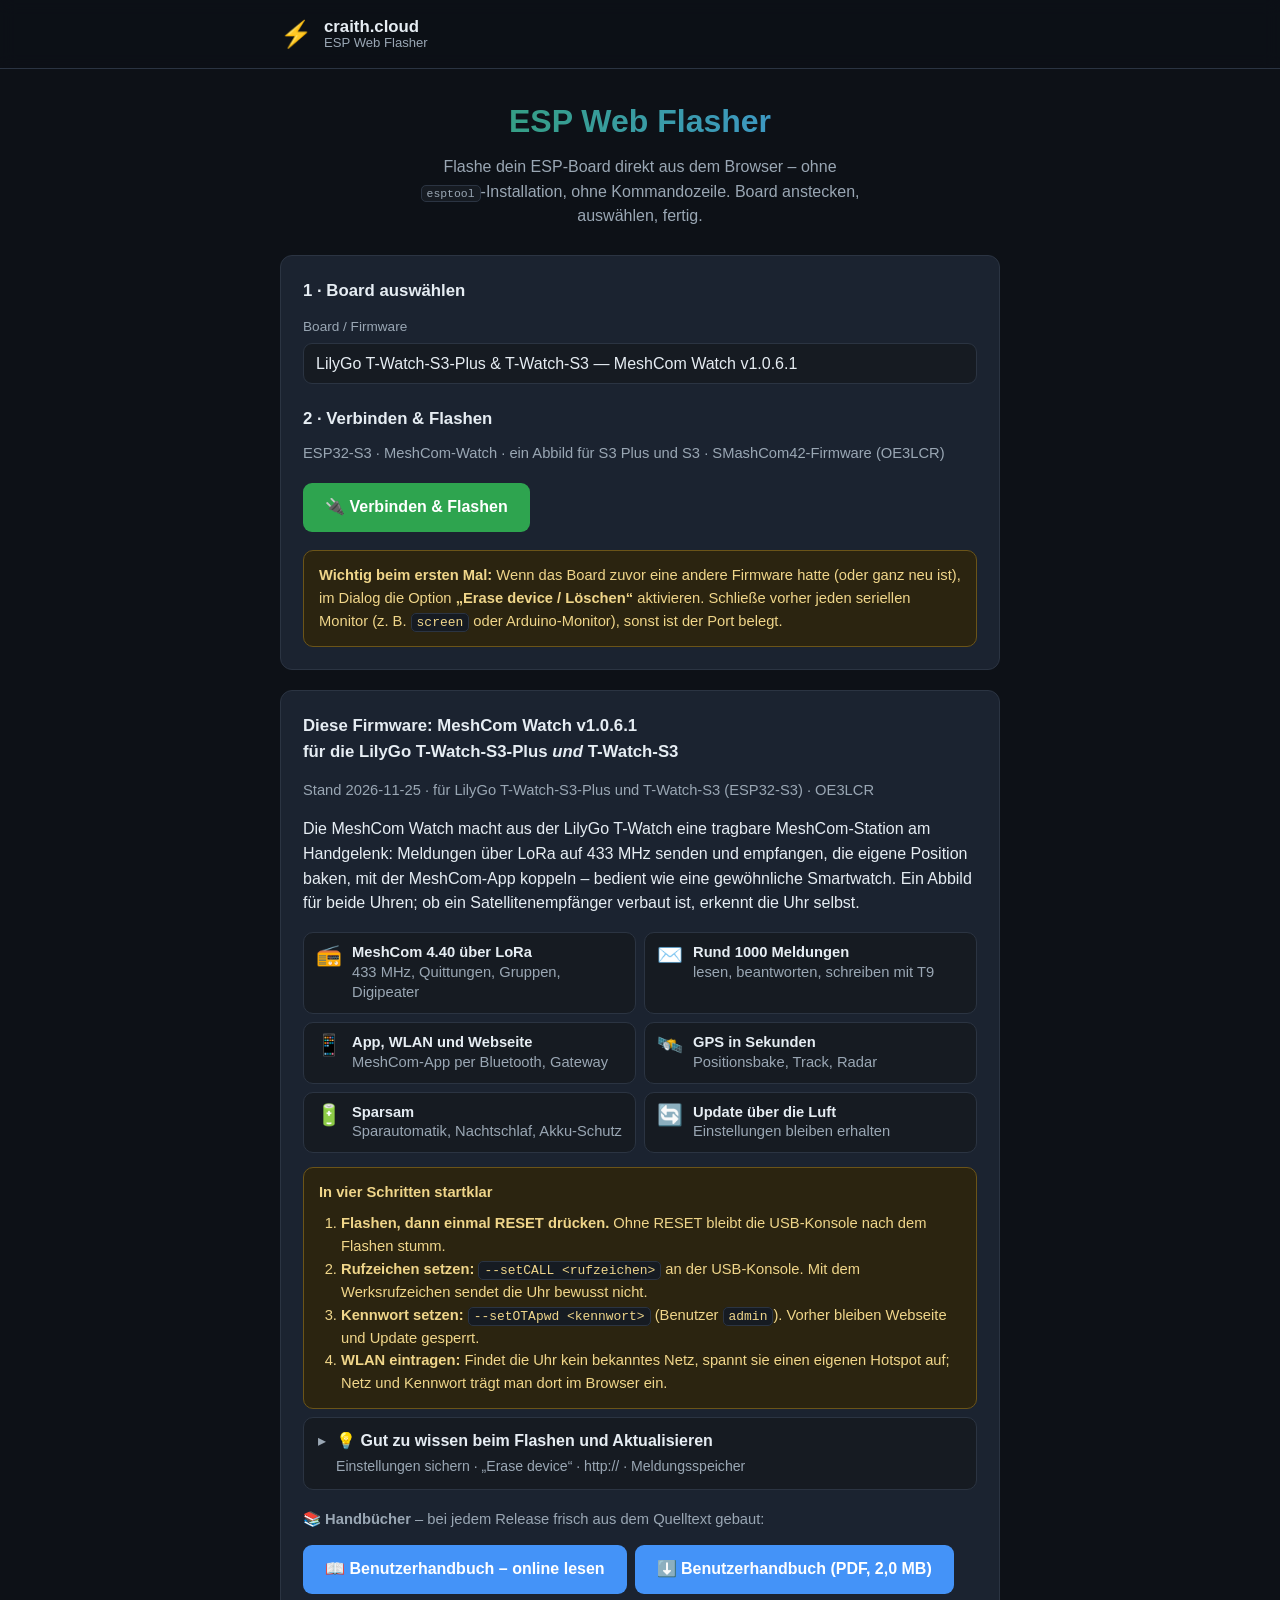
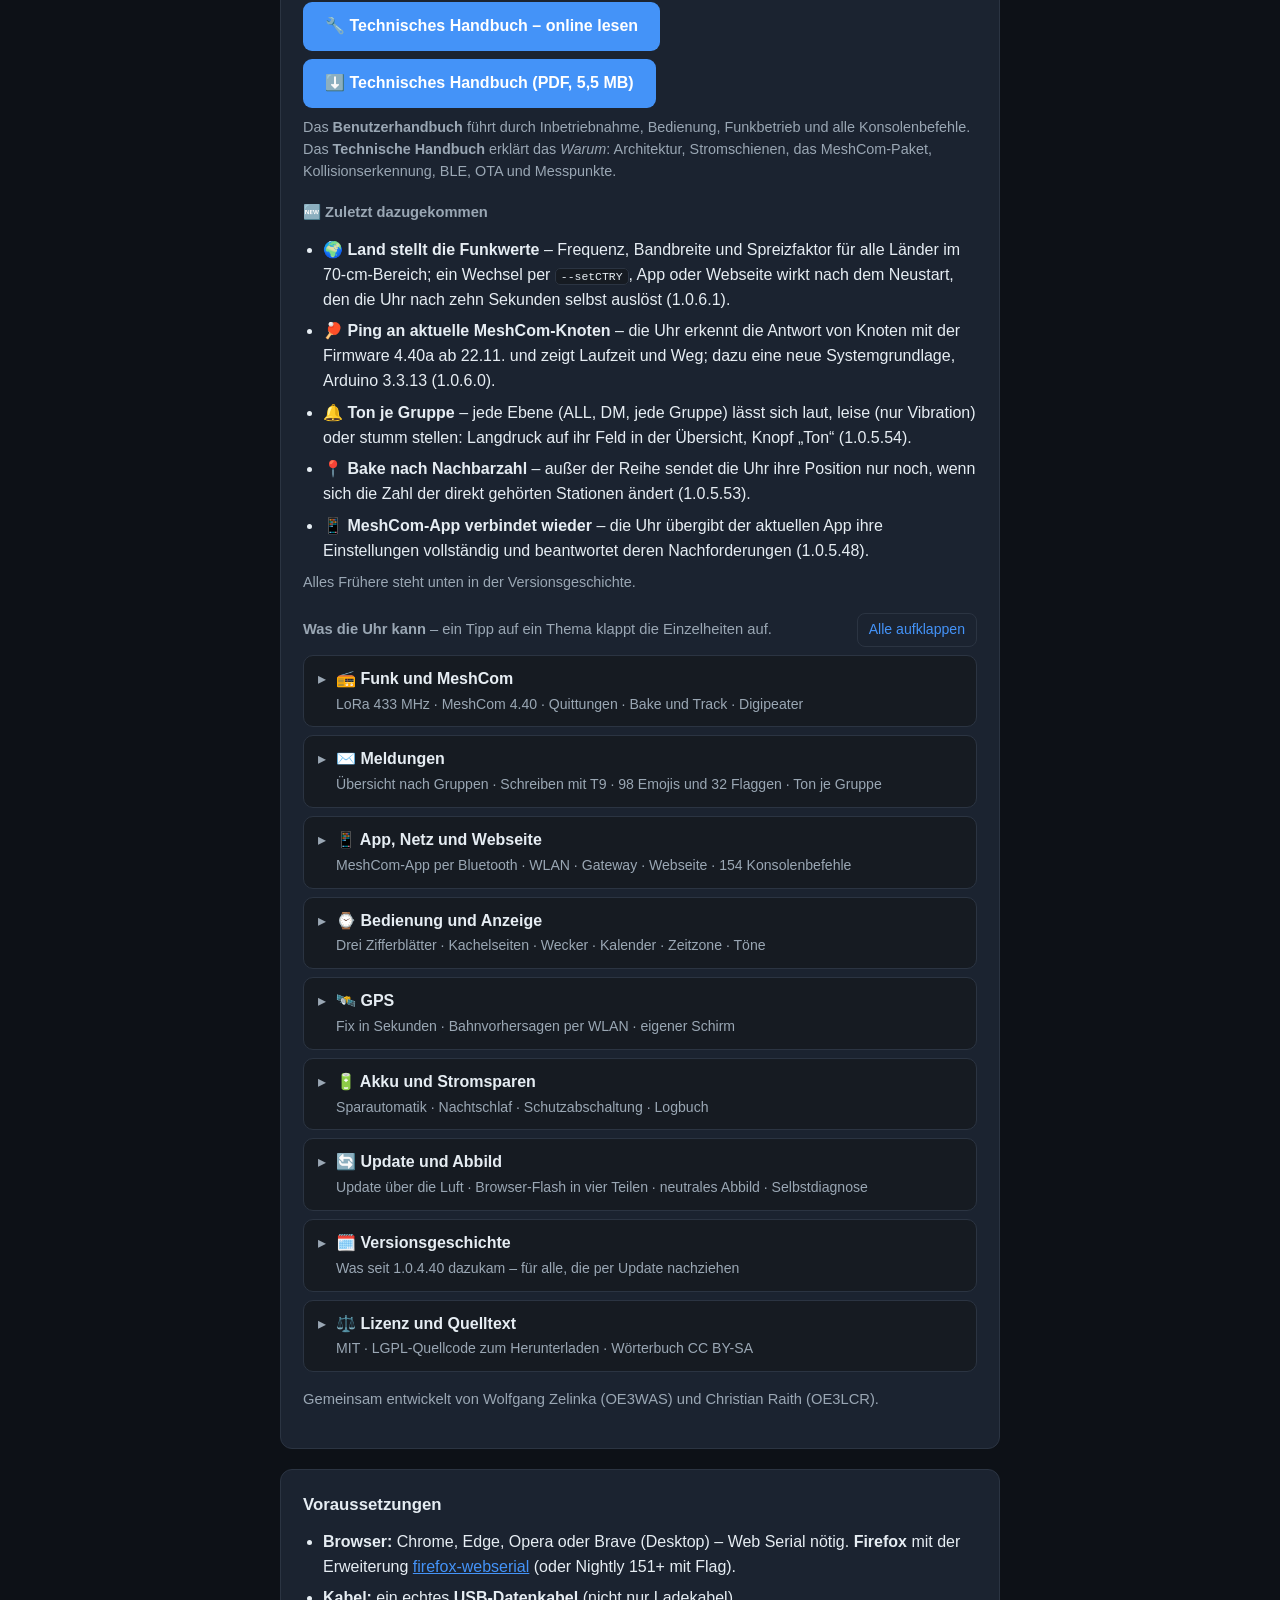
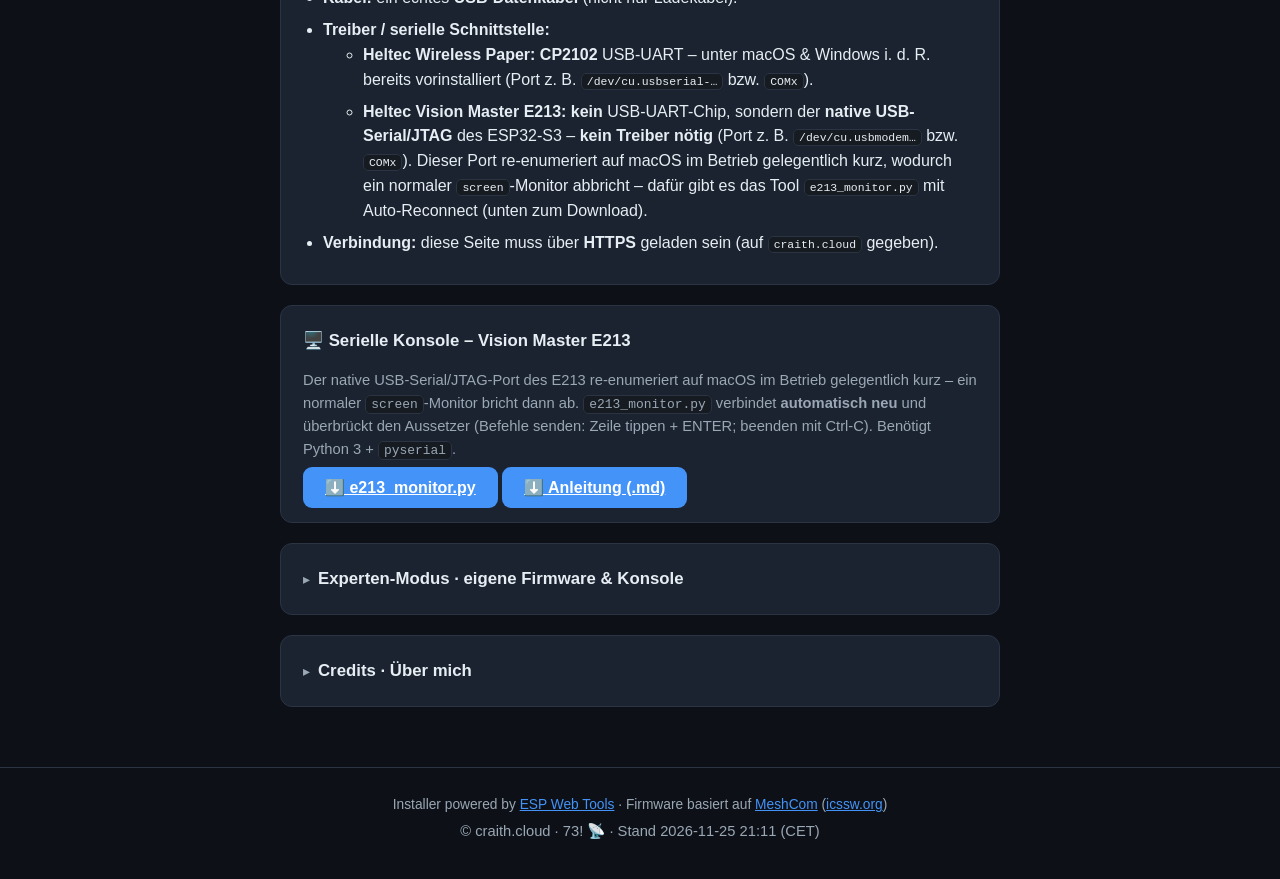
==== commit 5ba01e58: "T-Watch-Technikbuch: Plattform 55.03.313 und Bibliotheksstand nachgezogen Kapitel 2b nannte noch 55." ====
--- a/index.html
+++ b/index.html
@@ -780,7 +780,7 @@
       <a href="https://github.com/icssw-org/MeshCom-Firmware" target="_blank" rel="noopener">MeshCom</a>
       (<a href="https://icssw.org" target="_blank" rel="noopener">icssw.org</a>)
     </p>
-    <p class="muted">© craith.cloud · 73! 📡 · Stand 2026-11-25 20:41 (CET)</p>
+    <p class="muted">© craith.cloud · 73! 📡 · Stand 2026-11-25 21:11 (CET)</p>
   </footer>
 
   <script src="app.js?v=20261115"></script>
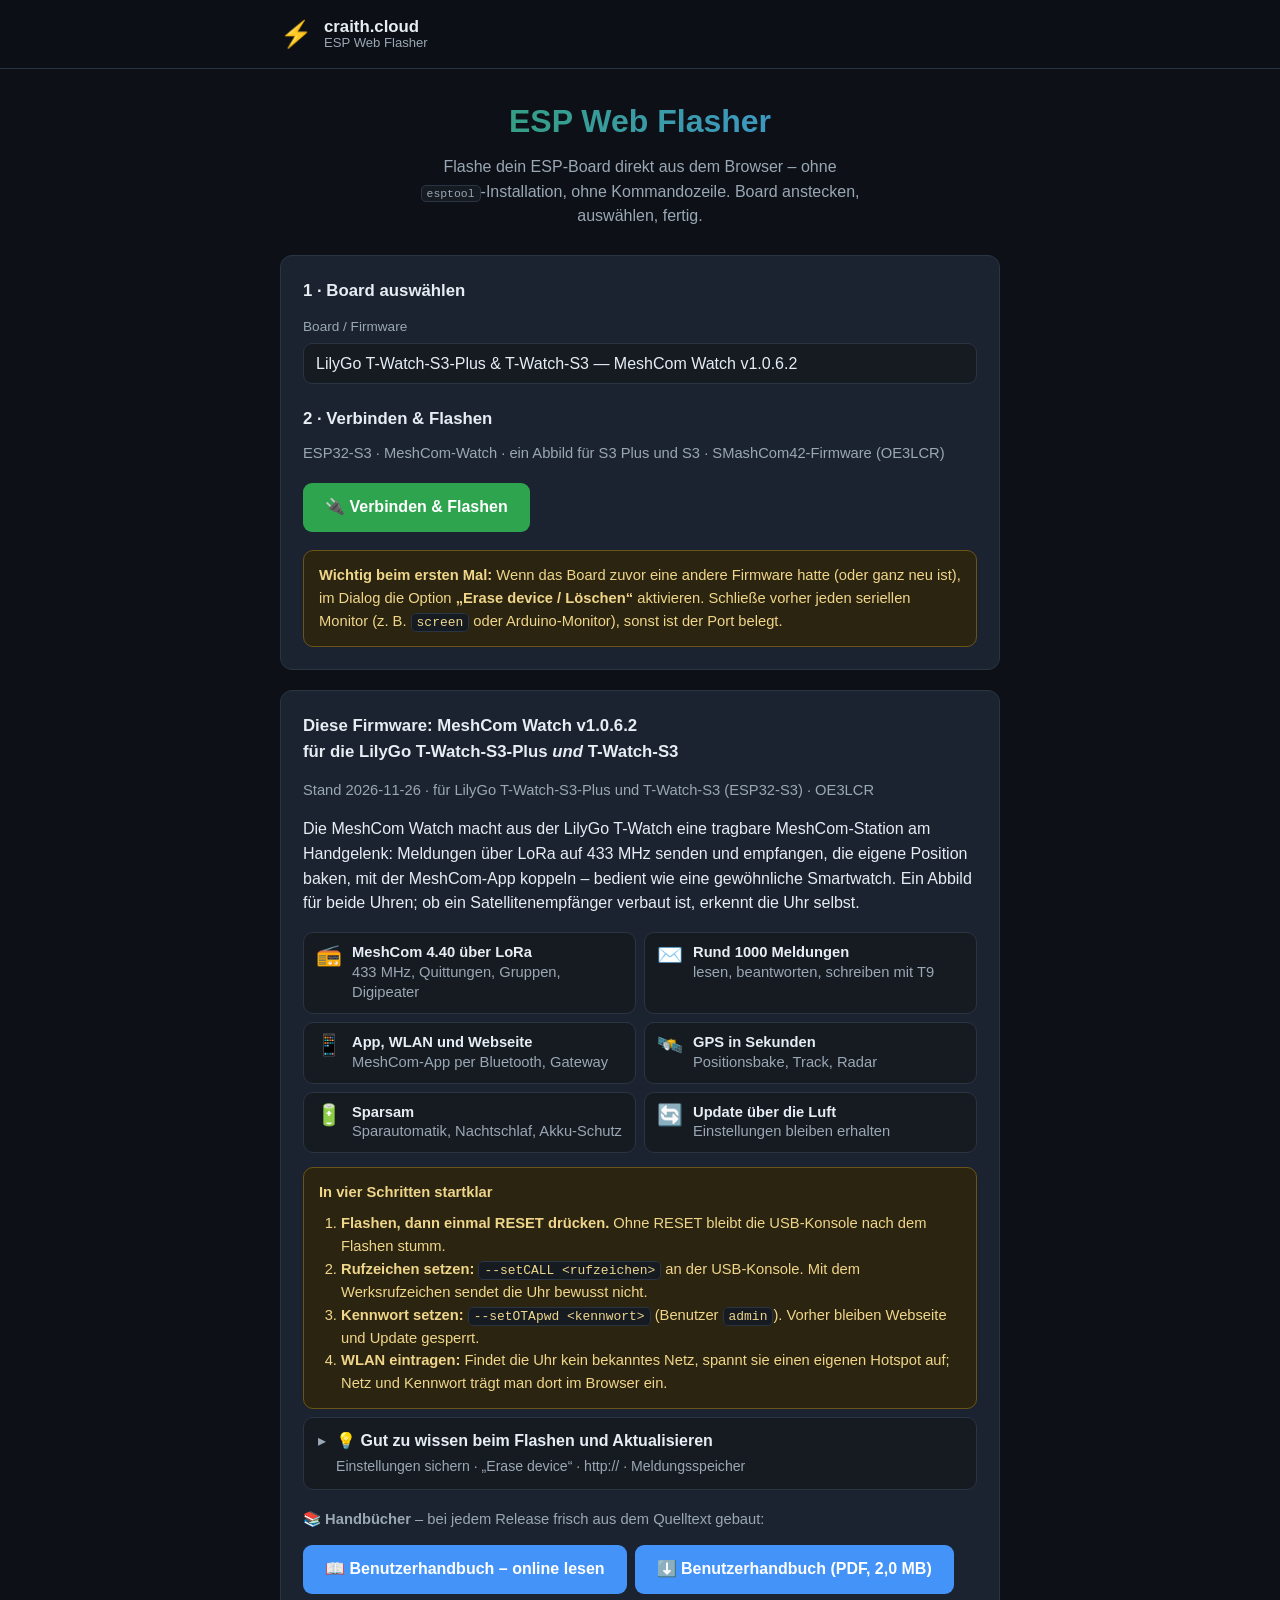
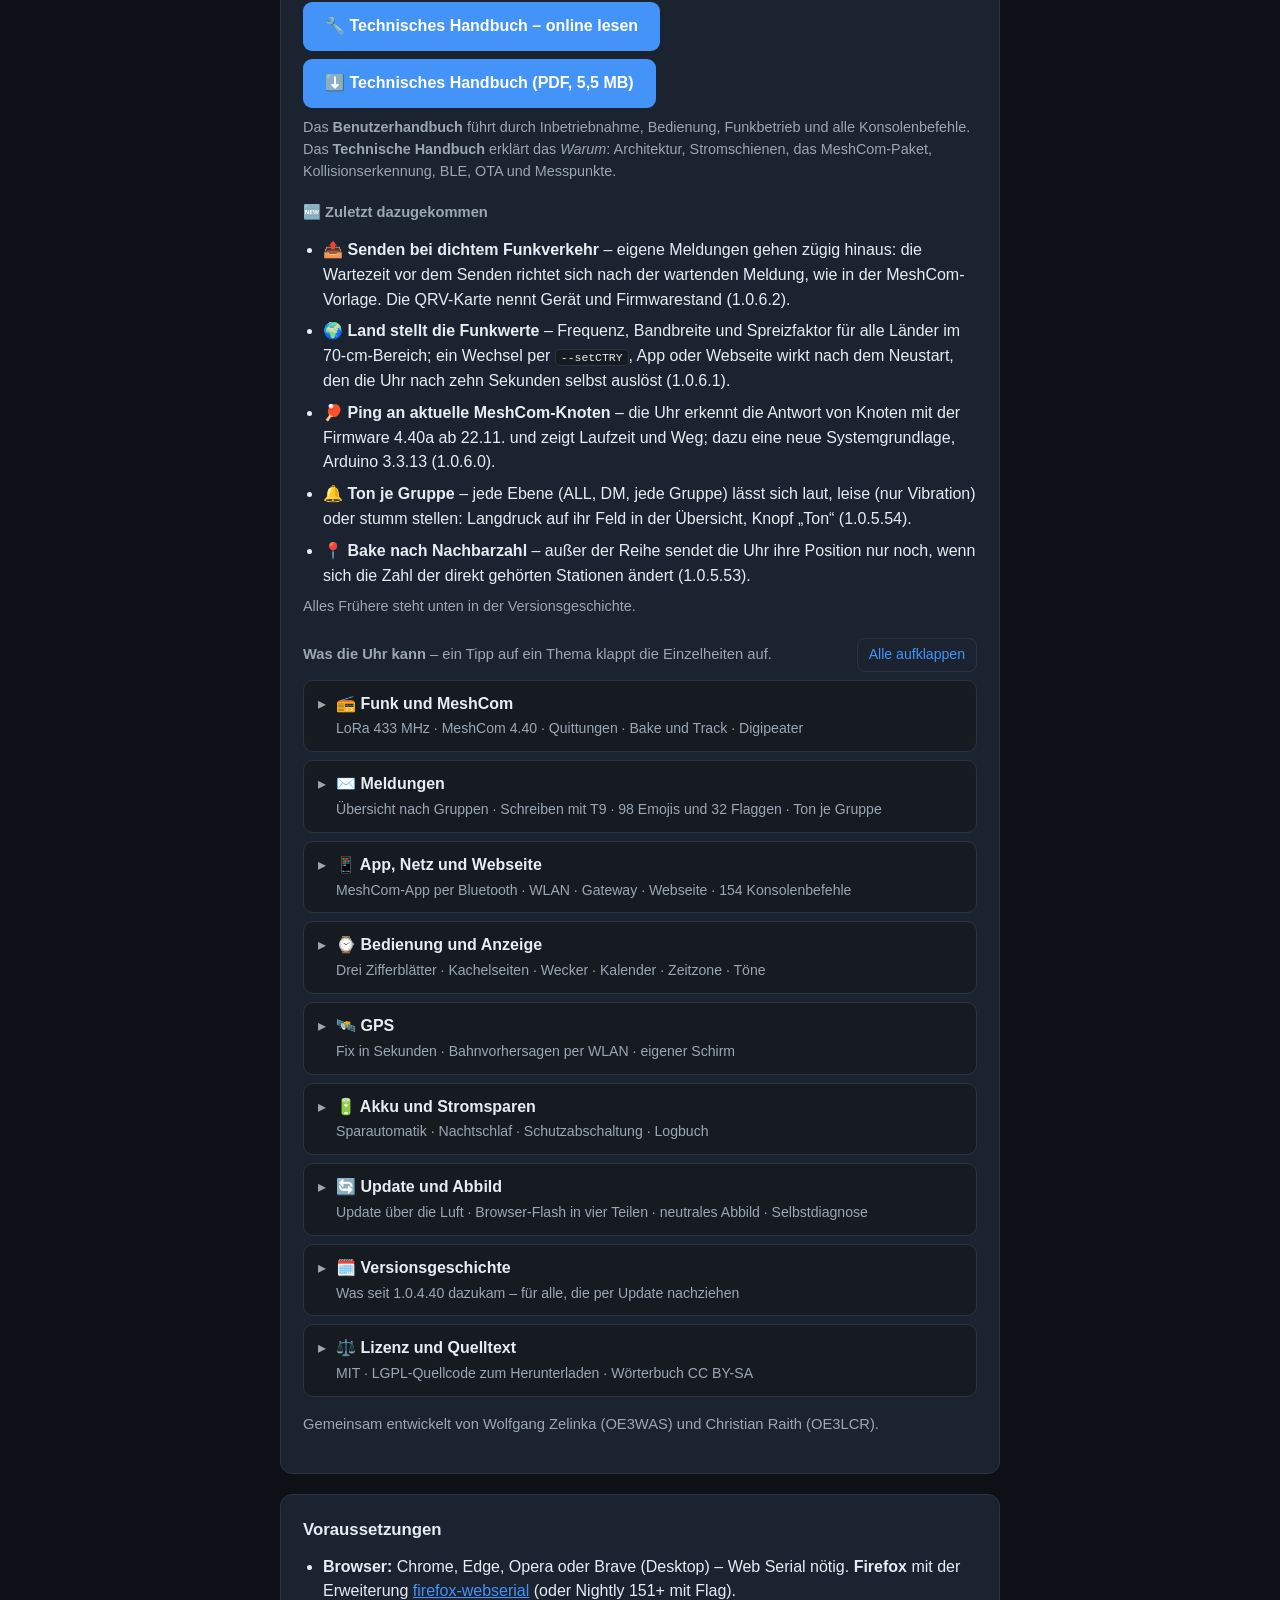
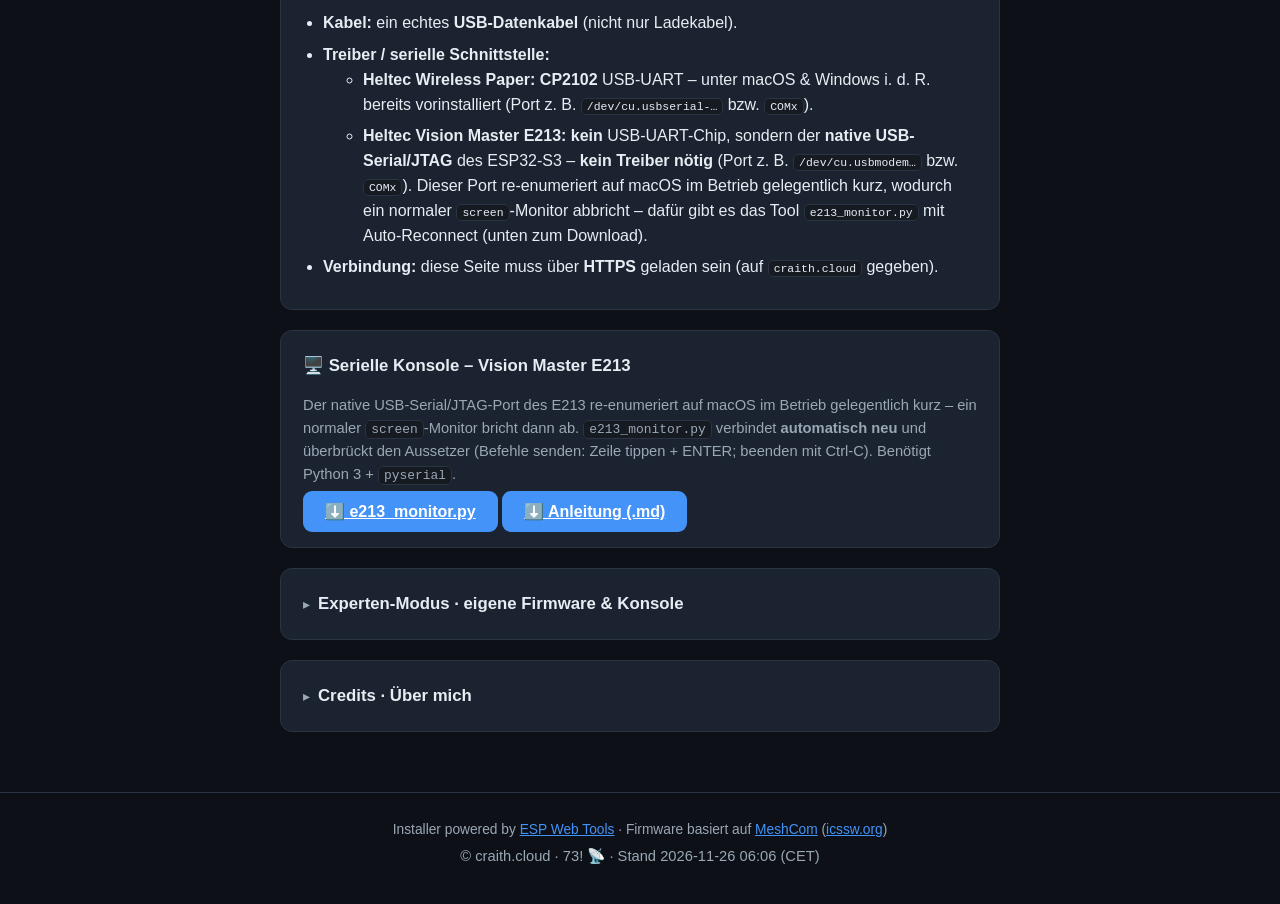
==== commit da34ce03: "T-Watch 1.0.6.2: Senden bei dichtem Funkverkehr, QRV-Karte nennt Geraet und Firmwarestand" ====
--- a/index.html
+++ b/index.html
@@ -61,8 +61,8 @@
       <label class="field">
         <span class="field-label">Board / Firmware</span>
         <select id="board">
-          <option value="twatch-s3-plus" data-version="1.0.6.1">
-            LilyGo T-Watch-S3-Plus &amp; T-Watch-S3 — MeshCom Watch v1.0.6.1
+          <option value="twatch-s3-plus" data-version="1.0.6.2">
+            LilyGo T-Watch-S3-Plus &amp; T-Watch-S3 — MeshCom Watch v1.0.6.2
           </option>
           <option value="heltec-wireless-paper" data-version="v4.35p - v4.35p.09.01">
             Heltec Wireless Paper — MeshCom v4.35p - v4.35p.09.01
@@ -173,8 +173,8 @@
     </section>
 
     <section class="card" data-fw="twatch-s3-plus" hidden>
-      <h2>Diese Firmware: MeshCom Watch v1.0.6.1<br>für die LilyGo T-Watch-S3-Plus <i>und</i> T-Watch-S3</h2>
-      <p class="muted">Stand 2026-11-25 · für LilyGo T-Watch-S3-Plus und T-Watch-S3 (ESP32-S3) · OE3LCR</p>
+      <h2>Diese Firmware: MeshCom Watch v1.0.6.2<br>für die LilyGo T-Watch-S3-Plus <i>und</i> T-Watch-S3</h2>
+      <p class="muted">Stand 2026-11-26 · für LilyGo T-Watch-S3-Plus und T-Watch-S3 (ESP32-S3) · OE3LCR</p>
 
       <p style="margin-top:12px">Die MeshCom Watch macht aus der LilyGo T-Watch eine tragbare MeshCom-Station
         am Handgelenk: Meldungen über LoRa auf 433&nbsp;MHz senden und empfangen, die eigene Position baken,
@@ -243,6 +243,9 @@
 
       <p class="muted" style="margin-top:18px"><b>🆕&nbsp;Zuletzt dazugekommen</b></p>
       <ul class="changelog">
+        <li>📤&nbsp;<b>Senden bei dichtem Funkverkehr</b> – eigene Meldungen gehen zügig hinaus: die
+            Wartezeit vor dem Senden richtet sich nach der wartenden Meldung, wie in der
+            MeshCom-Vorlage. Die QRV-Karte nennt Gerät und Firmwarestand (1.0.6.2).</li>
         <li>🌍&nbsp;<b>Land stellt die Funkwerte</b> – Frequenz, Bandbreite und Spreizfaktor für alle
             Länder im 70-cm-Bereich; ein Wechsel per <code>--setCTRY</code>, App oder Webseite
             wirkt nach dem Neustart, den die Uhr nach zehn Sekunden selbst auslöst (1.0.6.1).</li>
@@ -254,8 +257,6 @@
             (1.0.5.54).</li>
         <li>📍&nbsp;<b>Bake nach Nachbarzahl</b> – außer der Reihe sendet die Uhr ihre Position nur
             noch, wenn sich die Zahl der direkt gehörten Stationen ändert (1.0.5.53).</li>
-        <li>📱&nbsp;<b>MeshCom-App verbindet wieder</b> – die Uhr übergibt der aktuellen App ihre
-            Einstellungen vollständig und beantwortet deren Nachforderungen (1.0.5.48).</li>
       </ul>
       <p class="muted" style="margin-top:6px; font-size:0.9em">Alles Frühere steht unten in der
         Versionsgeschichte.</p>
@@ -326,7 +327,7 @@
           <li><b>Kopieren und weiterleiten</b> – ein Doppeltipp auf eine Meldung kopiert ihren Text, ein
               Langdruck aufs Textfeld fügt ihn ein.</li>
           <li><b>Schnellantwort ohne Tastatur</b> – Textbausteine für Standort (Maidenhead-Locator und
-              Vorname aus <code>--setname</code>), QSL, QRV, Wetter am eigenen Standort und TEST. Aus
+              Vorname aus <code>--setname</code>), QSL, QRV mit Gerät und Firmwarestand, Wetter am eigenen Standort und TEST. Aus
               einer geöffneten Meldung nach rechts wischen: die Bausteine antworten dem Absender, der
               Gruppe oder allen.</li>
           <li><b>Meldung statt Uhrzeit</b> – weckt eine Meldung den dunklen Schirm, zeigt die Uhr die
@@ -492,6 +493,8 @@
         <summary><span class="fold-head"><b>🗓️ Versionsgeschichte</b>
           <span class="fold-teaser">Was seit 1.0.4.40 dazukam – für alle, die per Update nachziehen</span></span></summary>
         <ul class="changelog verlauf">
+          <li><b>1.0.6.2</b> – Eigene Meldungen gehen auch bei dichtem Funkverkehr zügig hinaus;
+              die QRV-Karte nennt Gerät und Firmwarestand.</li>
           <li><b>1.0.6.1</b> – Das Land stellt die Funkwerte der Uhr, alle Länder im 70-cm-Bereich
               wählbar; Wechsel wirkt nach dem Neustart.</li>
           <li><b>1.0.6.0</b> – Ping erkennt die Antwort aktueller MeshCom-Knoten, neue
@@ -780,7 +783,7 @@
       <a href="https://github.com/icssw-org/MeshCom-Firmware" target="_blank" rel="noopener">MeshCom</a>
       (<a href="https://icssw.org" target="_blank" rel="noopener">icssw.org</a>)
     </p>
-    <p class="muted">© craith.cloud · 73! 📡 · Stand 2026-11-25 21:11 (CET)</p>
+    <p class="muted">© craith.cloud · 73! 📡 · Stand 2026-11-26 06:06 (CET)</p>
   </footer>
 
   <script src="app.js?v=20261115"></script>
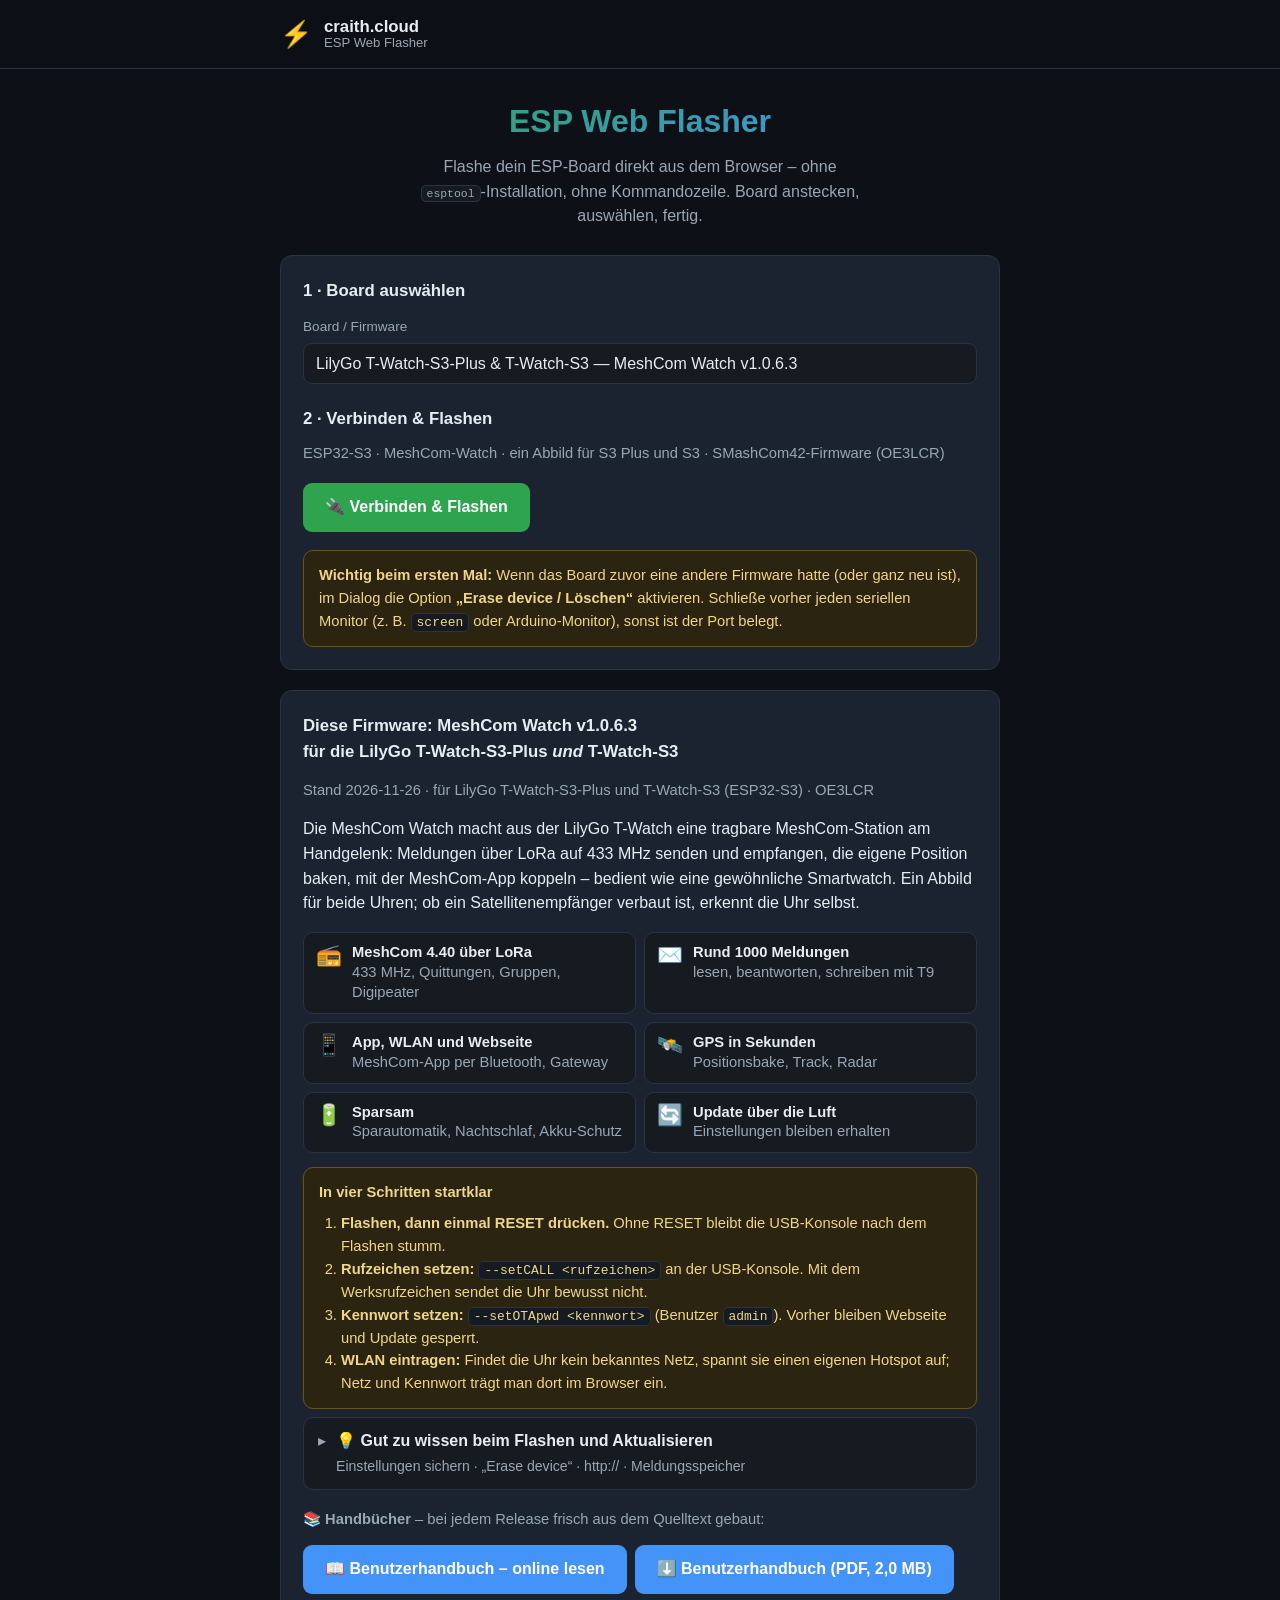
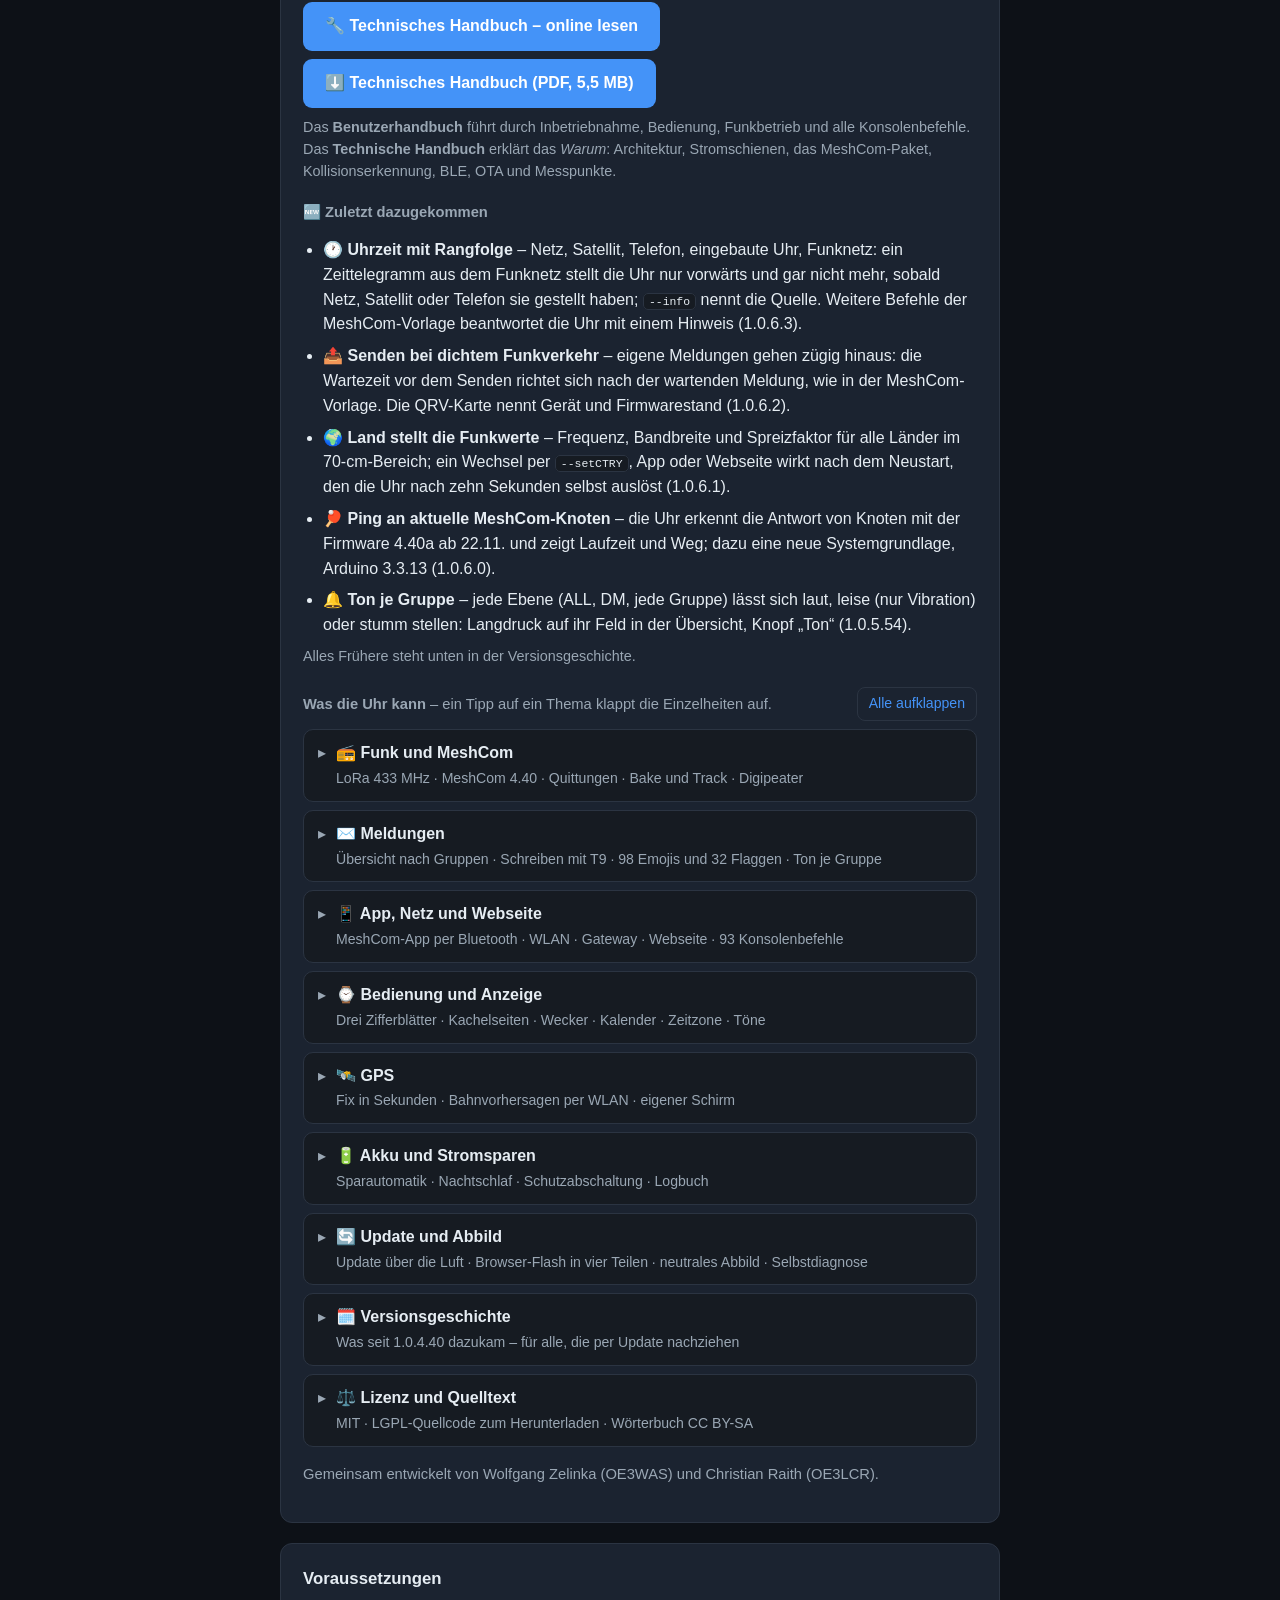
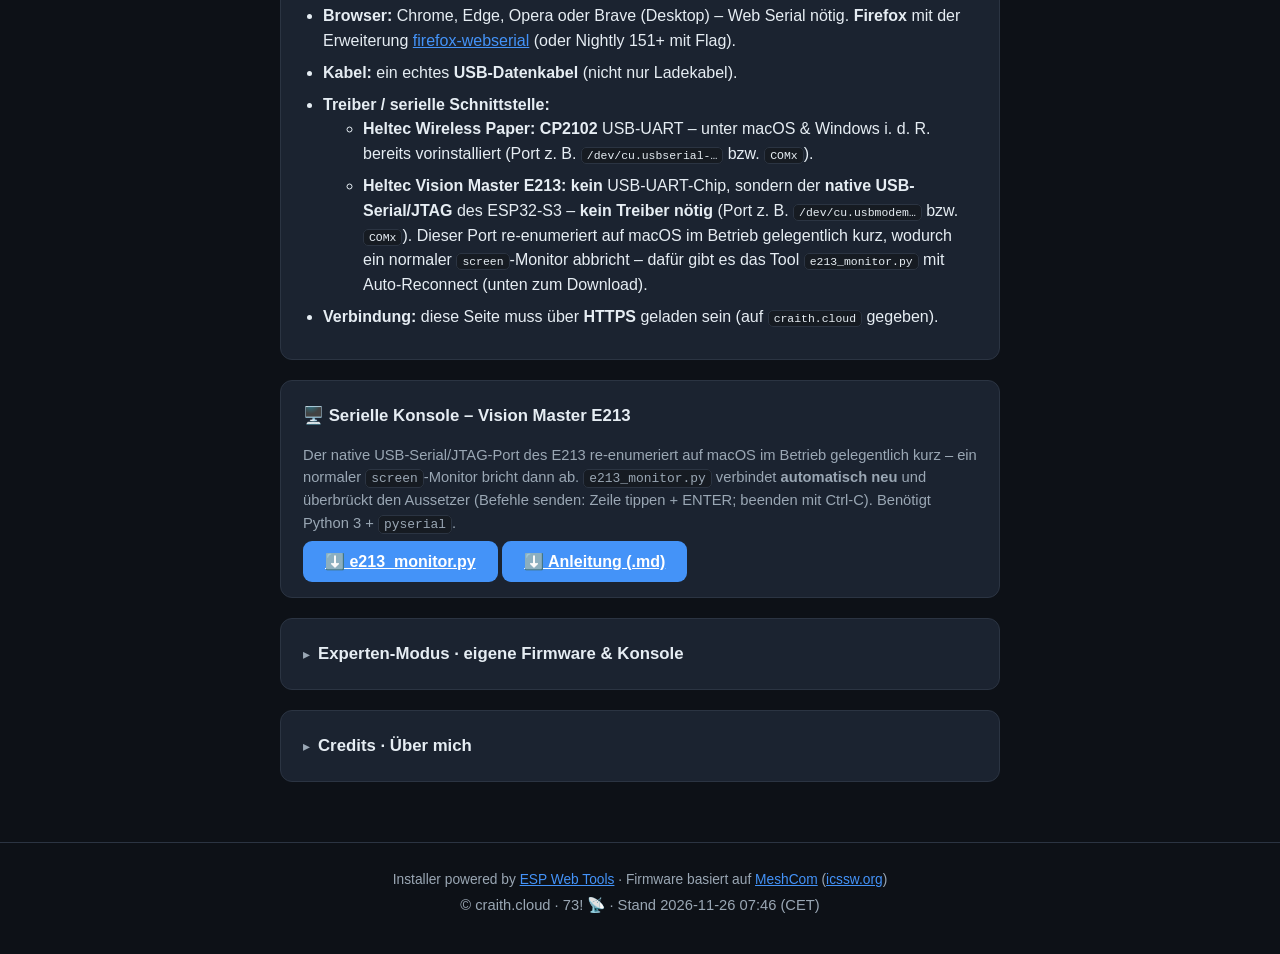
==== commit b8fd93a6: "T-Watch 1.0.6.3: Uhrzeit nach Rangfolge der Quellen, weitere Vorlage-Befehle erkannt, keine Nachbarz" ====
--- a/index.html
+++ b/index.html
@@ -61,8 +61,8 @@
       <label class="field">
         <span class="field-label">Board / Firmware</span>
         <select id="board">
-          <option value="twatch-s3-plus" data-version="1.0.6.2">
-            LilyGo T-Watch-S3-Plus &amp; T-Watch-S3 — MeshCom Watch v1.0.6.2
+          <option value="twatch-s3-plus" data-version="1.0.6.3">
+            LilyGo T-Watch-S3-Plus &amp; T-Watch-S3 — MeshCom Watch v1.0.6.3
           </option>
           <option value="heltec-wireless-paper" data-version="v4.35p - v4.35p.09.01">
             Heltec Wireless Paper — MeshCom v4.35p - v4.35p.09.01
@@ -173,7 +173,7 @@
     </section>
 
     <section class="card" data-fw="twatch-s3-plus" hidden>
-      <h2>Diese Firmware: MeshCom Watch v1.0.6.2<br>für die LilyGo T-Watch-S3-Plus <i>und</i> T-Watch-S3</h2>
+      <h2>Diese Firmware: MeshCom Watch v1.0.6.3<br>für die LilyGo T-Watch-S3-Plus <i>und</i> T-Watch-S3</h2>
       <p class="muted">Stand 2026-11-26 · für LilyGo T-Watch-S3-Plus und T-Watch-S3 (ESP32-S3) · OE3LCR</p>
 
       <p style="margin-top:12px">Die MeshCom Watch macht aus der LilyGo T-Watch eine tragbare MeshCom-Station
@@ -243,6 +243,11 @@
 
       <p class="muted" style="margin-top:18px"><b>🆕&nbsp;Zuletzt dazugekommen</b></p>
       <ul class="changelog">
+        <li>🕐&nbsp;<b>Uhrzeit mit Rangfolge</b> – Netz, Satellit, Telefon, eingebaute Uhr, Funknetz:
+            ein Zeittelegramm aus dem Funknetz stellt die Uhr nur vorwärts und gar nicht mehr,
+            sobald Netz, Satellit oder Telefon sie gestellt haben; <code>--info</code> nennt die
+            Quelle. Weitere Befehle der MeshCom-Vorlage beantwortet die Uhr mit einem Hinweis
+            (1.0.6.3).</li>
         <li>📤&nbsp;<b>Senden bei dichtem Funkverkehr</b> – eigene Meldungen gehen zügig hinaus: die
             Wartezeit vor dem Senden richtet sich nach der wartenden Meldung, wie in der
             MeshCom-Vorlage. Die QRV-Karte nennt Gerät und Firmwarestand (1.0.6.2).</li>
@@ -255,8 +260,6 @@
         <li>🔔&nbsp;<b>Ton je Gruppe</b> – jede Ebene (ALL, DM, jede Gruppe) lässt sich laut, leise
             (nur Vibration) oder stumm stellen: Langdruck auf ihr Feld in der Übersicht, Knopf „Ton“
             (1.0.5.54).</li>
-        <li>📍&nbsp;<b>Bake nach Nachbarzahl</b> – außer der Reihe sendet die Uhr ihre Position nur
-            noch, wenn sich die Zahl der direkt gehörten Stationen ändert (1.0.5.53).</li>
       </ul>
       <p class="muted" style="margin-top:6px; font-size:0.9em">Alles Frühere steht unten in der
         Versionsgeschichte.</p>
@@ -291,7 +294,7 @@
               gehörte Station an und zeigt Laufzeit und Weg der Antwort. Die Uhr antwortet auch selbst
               auf Anrufe. Konsole: <code>--ping &lt;rufzeichen&gt;</code>.</li>
           <li><b>Positionsbake</b> – alle 30&nbsp;Minuten, die erste rund 2&nbsp;Minuten nach dem Start,
-              außer der Reihe nur, wenn sich die Zahl der direkt gehörten Stationen ändert.
+              außer der Reihe beim ersten Satellitenfix nach längerer Pause.
               <code>--sendPOS</code> sendet sofort, <code>--aprs on|off</code> schaltet. Ohne Satellitenfix nimmt
               die Bake den Standort vom Handy aus der MeshCom-App – so sendet auch die T-Watch&nbsp;S3
               ohne Empfänger eine Position.</li>
@@ -354,7 +357,7 @@
 
       <details class="fold">
         <summary><span class="fold-head"><b>📱 App, Netz und Webseite</b>
-          <span class="fold-teaser">MeshCom-App per Bluetooth · WLAN · Gateway · Webseite · 154 Konsolenbefehle</span></span></summary>
+          <span class="fold-teaser">MeshCom-App per Bluetooth · WLAN · Gateway · Webseite · 93 Konsolenbefehle</span></span></summary>
         <ul class="changelog">
           <li><b>MeshCom-App per Bluetooth</b> – die offizielle App verbindet sich mit PIN: Chat lesen
               und schreiben samt Gruppen; Rufzeichen, Position, Sendeleistung, Gruppen und APRS-Symbol
@@ -376,10 +379,11 @@
               (<code>/api/status.json</code>, <code>/api/akku.json</code>).</li>
           <li><b>Einstellungen sichern und wiederherstellen</b> – auf <code>/einstellungen</code> eine
               Textdatei laden: eine Befehlszeile je Wert, im Editor änderbar.</li>
-          <li><b>154 Konsolenbefehle, eine Quelle</b> – dieselben <code>--</code>-Befehle über USB,
+          <li><b>93 Konsolenbefehle, eine Quelle</b> – dieselben <code>--</code>-Befehle über USB,
               App-Chat und das Befehlsfeld der Webseite, mehrere je Zeile. <code>--help</code> am Gerät
               und die Befehlstabelle im Handbuch stammen aus derselben Liste. Kennwort-Befehle gehen
-              nie als Meldung über Funk.</li>
+              nie als Meldung über Funk. 92 Befehle der MeshCom-Vorlage, die es auf der Uhr nicht
+              gibt, beantwortet sie mit einem Hinweis, statt sie als Meldung zu senden.</li>
         </ul>
       </details>
 
@@ -406,7 +410,7 @@
           <li><b>Kalender</b> – Monatsansicht mit Kalenderwoche, Sonntage rot, heutiger Tag grün;
               links/rechts blättert die Monate.</li>
           <li><b>Zeitzone</b> – ein Schirm unter dem Zifferblatt zeigt Ortszeit, Zone, UTC und die
-              Quelle der Uhrzeit (Netz, Satellit oder eingebaute Uhr). Ein Tipp auf eine der zehn
+              Quelle der Uhrzeit (Netz, Satellit, Telefon, eingebaute Uhr oder Funknetz). Ein Tipp auf eine der zehn
               Städte stellt um, die Sommerzeit schaltet die Uhr selbst.</li>
           <li><b>Töne</b> – Gong zur vollen Stunde und bei Meldungen, Pager-Ton bei Direktmeldungen,
               Warnton bei knappem Akku. Lautstärke nach Gehör in Stufen zu 4&nbsp;dB
@@ -493,6 +497,9 @@
         <summary><span class="fold-head"><b>🗓️ Versionsgeschichte</b>
           <span class="fold-teaser">Was seit 1.0.4.40 dazukam – für alle, die per Update nachziehen</span></span></summary>
         <ul class="changelog verlauf">
+          <li><b>1.0.6.3</b> – Uhrzeit nach Rangfolge der Quellen, Zeittelegramme stellen nur
+              vorwärts und werden nur frisch weitergereicht; 31 weitere Befehle der Vorlage
+              erkannt; keine Zusatzbake mehr bei geänderter Nachbarzahl.</li>
           <li><b>1.0.6.2</b> – Eigene Meldungen gehen auch bei dichtem Funkverkehr zügig hinaus;
               die QRV-Karte nennt Gerät und Firmwarestand.</li>
           <li><b>1.0.6.1</b> – Das Land stellt die Funkwerte der Uhr, alle Länder im 70-cm-Bereich
@@ -783,7 +790,7 @@
       <a href="https://github.com/icssw-org/MeshCom-Firmware" target="_blank" rel="noopener">MeshCom</a>
       (<a href="https://icssw.org" target="_blank" rel="noopener">icssw.org</a>)
     </p>
-    <p class="muted">© craith.cloud · 73! 📡 · Stand 2026-11-26 06:06 (CET)</p>
+    <p class="muted">© craith.cloud · 73! 📡 · Stand 2026-11-26 07:46 (CET)</p>
   </footer>
 
   <script src="app.js?v=20261115"></script>
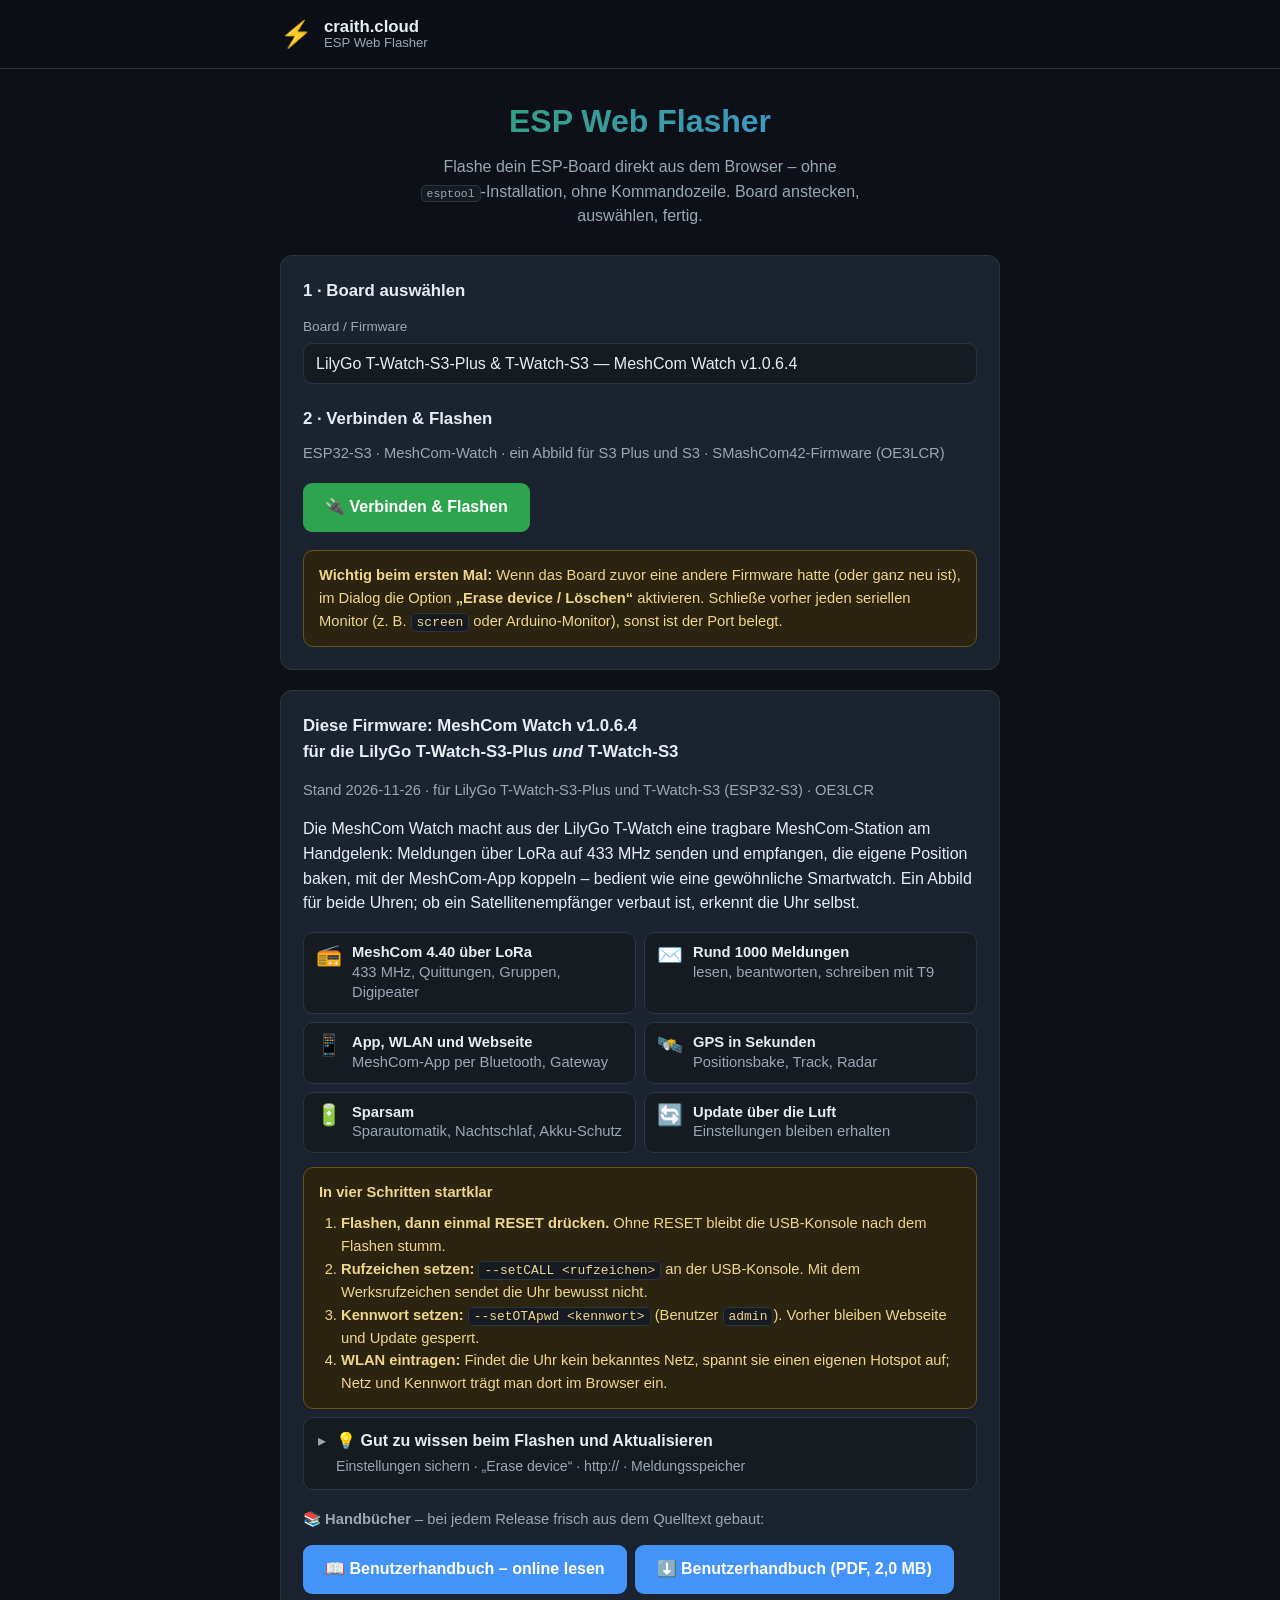
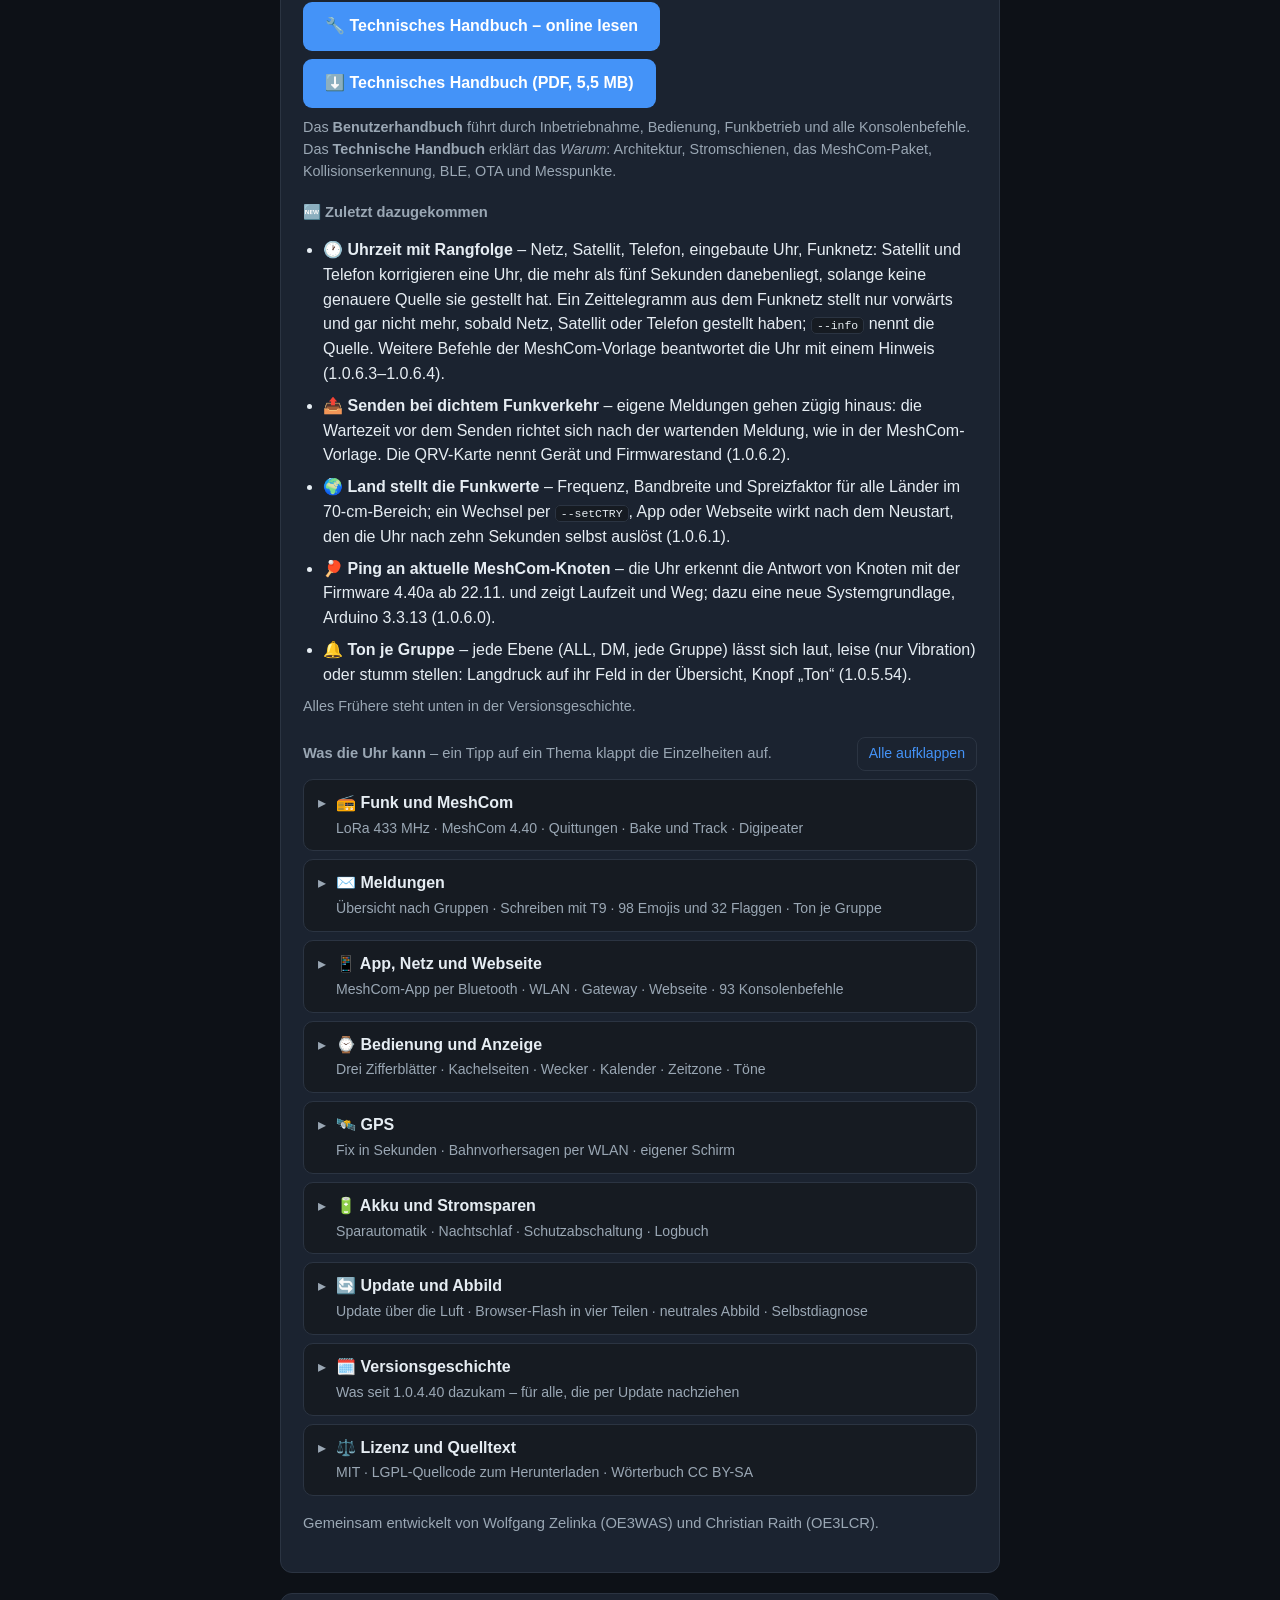
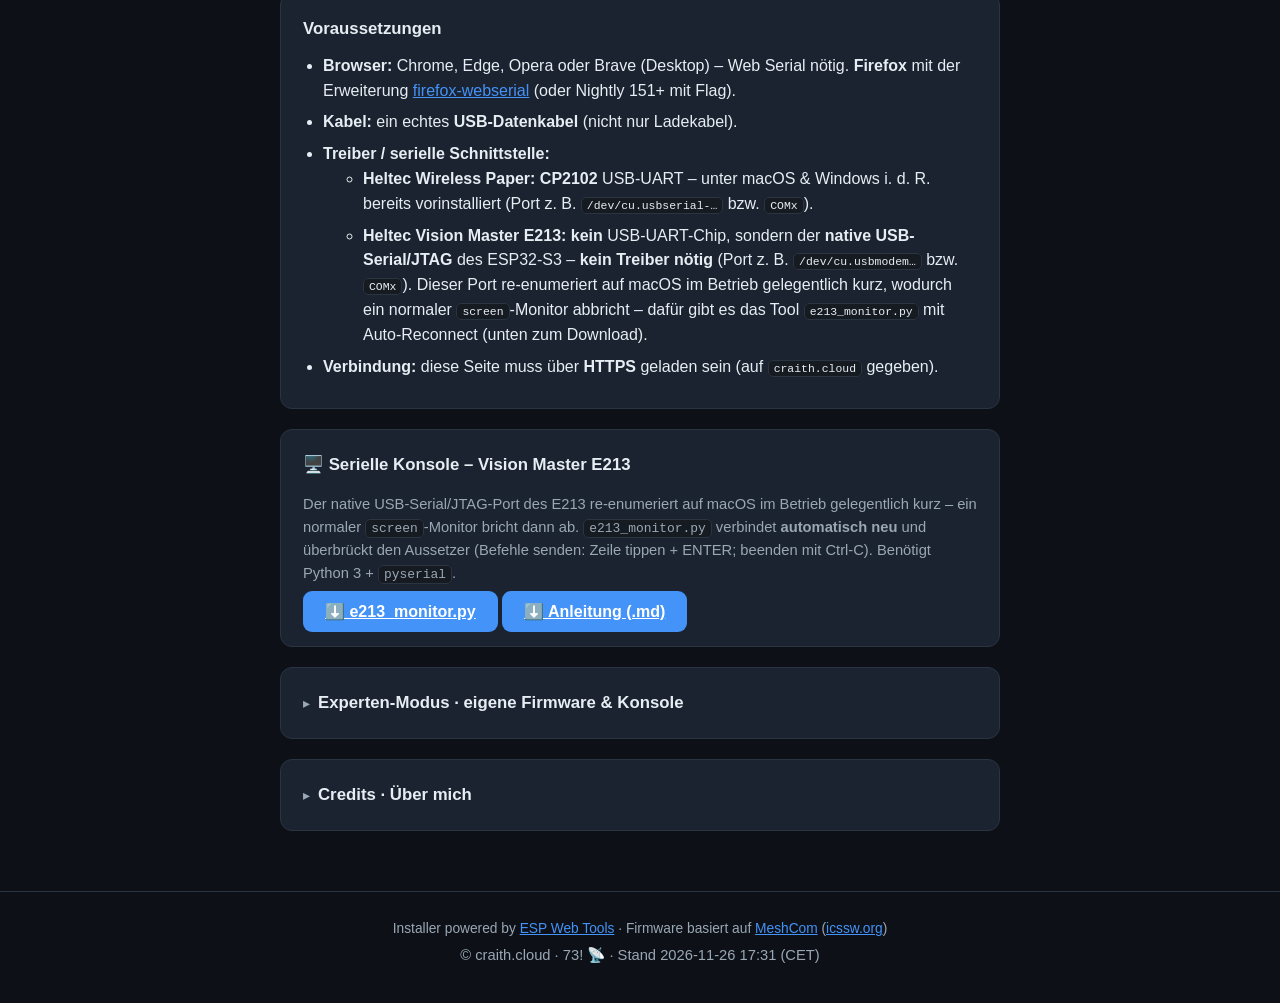
==== commit 801d0650: "T-Watch 1.0.6.4: GPS und Telefon stellen nach Rangfolge, 33 weitere Vorlage-Befehle erkannt Co-Autho" ====
--- a/index.html
+++ b/index.html
@@ -61,8 +61,8 @@
       <label class="field">
         <span class="field-label">Board / Firmware</span>
         <select id="board">
-          <option value="twatch-s3-plus" data-version="1.0.6.3">
-            LilyGo T-Watch-S3-Plus &amp; T-Watch-S3 — MeshCom Watch v1.0.6.3
+          <option value="twatch-s3-plus" data-version="1.0.6.4">
+            LilyGo T-Watch-S3-Plus &amp; T-Watch-S3 — MeshCom Watch v1.0.6.4
           </option>
           <option value="heltec-wireless-paper" data-version="v4.35p - v4.35p.09.01">
             Heltec Wireless Paper — MeshCom v4.35p - v4.35p.09.01
@@ -173,7 +173,7 @@
     </section>
 
     <section class="card" data-fw="twatch-s3-plus" hidden>
-      <h2>Diese Firmware: MeshCom Watch v1.0.6.3<br>für die LilyGo T-Watch-S3-Plus <i>und</i> T-Watch-S3</h2>
+      <h2>Diese Firmware: MeshCom Watch v1.0.6.4<br>für die LilyGo T-Watch-S3-Plus <i>und</i> T-Watch-S3</h2>
       <p class="muted">Stand 2026-11-26 · für LilyGo T-Watch-S3-Plus und T-Watch-S3 (ESP32-S3) · OE3LCR</p>
 
       <p style="margin-top:12px">Die MeshCom Watch macht aus der LilyGo T-Watch eine tragbare MeshCom-Station
@@ -244,10 +244,11 @@
       <p class="muted" style="margin-top:18px"><b>🆕&nbsp;Zuletzt dazugekommen</b></p>
       <ul class="changelog">
         <li>🕐&nbsp;<b>Uhrzeit mit Rangfolge</b> – Netz, Satellit, Telefon, eingebaute Uhr, Funknetz:
-            ein Zeittelegramm aus dem Funknetz stellt die Uhr nur vorwärts und gar nicht mehr,
-            sobald Netz, Satellit oder Telefon sie gestellt haben; <code>--info</code> nennt die
-            Quelle. Weitere Befehle der MeshCom-Vorlage beantwortet die Uhr mit einem Hinweis
-            (1.0.6.3).</li>
+            Satellit und Telefon korrigieren eine Uhr, die mehr als fünf Sekunden danebenliegt,
+            solange keine genauere Quelle sie gestellt hat. Ein Zeittelegramm aus dem Funknetz
+            stellt nur vorwärts und gar nicht mehr, sobald Netz, Satellit oder Telefon gestellt
+            haben; <code>--info</code> nennt die Quelle. Weitere Befehle der MeshCom-Vorlage
+            beantwortet die Uhr mit einem Hinweis (1.0.6.3–1.0.6.4).</li>
         <li>📤&nbsp;<b>Senden bei dichtem Funkverkehr</b> – eigene Meldungen gehen zügig hinaus: die
             Wartezeit vor dem Senden richtet sich nach der wartenden Meldung, wie in der
             MeshCom-Vorlage. Die QRV-Karte nennt Gerät und Firmwarestand (1.0.6.2).</li>
@@ -382,7 +383,7 @@
           <li><b>93 Konsolenbefehle, eine Quelle</b> – dieselben <code>--</code>-Befehle über USB,
               App-Chat und das Befehlsfeld der Webseite, mehrere je Zeile. <code>--help</code> am Gerät
               und die Befehlstabelle im Handbuch stammen aus derselben Liste. Kennwort-Befehle gehen
-              nie als Meldung über Funk. 92 Befehle der MeshCom-Vorlage, die es auf der Uhr nicht
+              nie als Meldung über Funk. 125 Befehle der MeshCom-Vorlage, die es auf der Uhr nicht
               gibt, beantwortet sie mit einem Hinweis, statt sie als Meldung zu senden.</li>
         </ul>
       </details>
@@ -497,6 +498,8 @@
         <summary><span class="fold-head"><b>🗓️ Versionsgeschichte</b>
           <span class="fold-teaser">Was seit 1.0.4.40 dazukam – für alle, die per Update nachziehen</span></span></summary>
         <ul class="changelog verlauf">
+          <li><b>1.0.6.4</b> – Satellit und Telefon korrigieren die Uhr nach derselben Rangfolge;
+              33 weitere Befehle der Vorlage erkannt.</li>
           <li><b>1.0.6.3</b> – Uhrzeit nach Rangfolge der Quellen, Zeittelegramme stellen nur
               vorwärts und werden nur frisch weitergereicht; 31 weitere Befehle der Vorlage
               erkannt; keine Zusatzbake mehr bei geänderter Nachbarzahl.</li>
@@ -790,7 +793,7 @@
       <a href="https://github.com/icssw-org/MeshCom-Firmware" target="_blank" rel="noopener">MeshCom</a>
       (<a href="https://icssw.org" target="_blank" rel="noopener">icssw.org</a>)
     </p>
-    <p class="muted">© craith.cloud · 73! 📡 · Stand 2026-11-26 07:46 (CET)</p>
+    <p class="muted">© craith.cloud · 73! 📡 · Stand 2026-11-26 17:31 (CET)</p>
   </footer>
 
   <script src="app.js?v=20261115"></script>
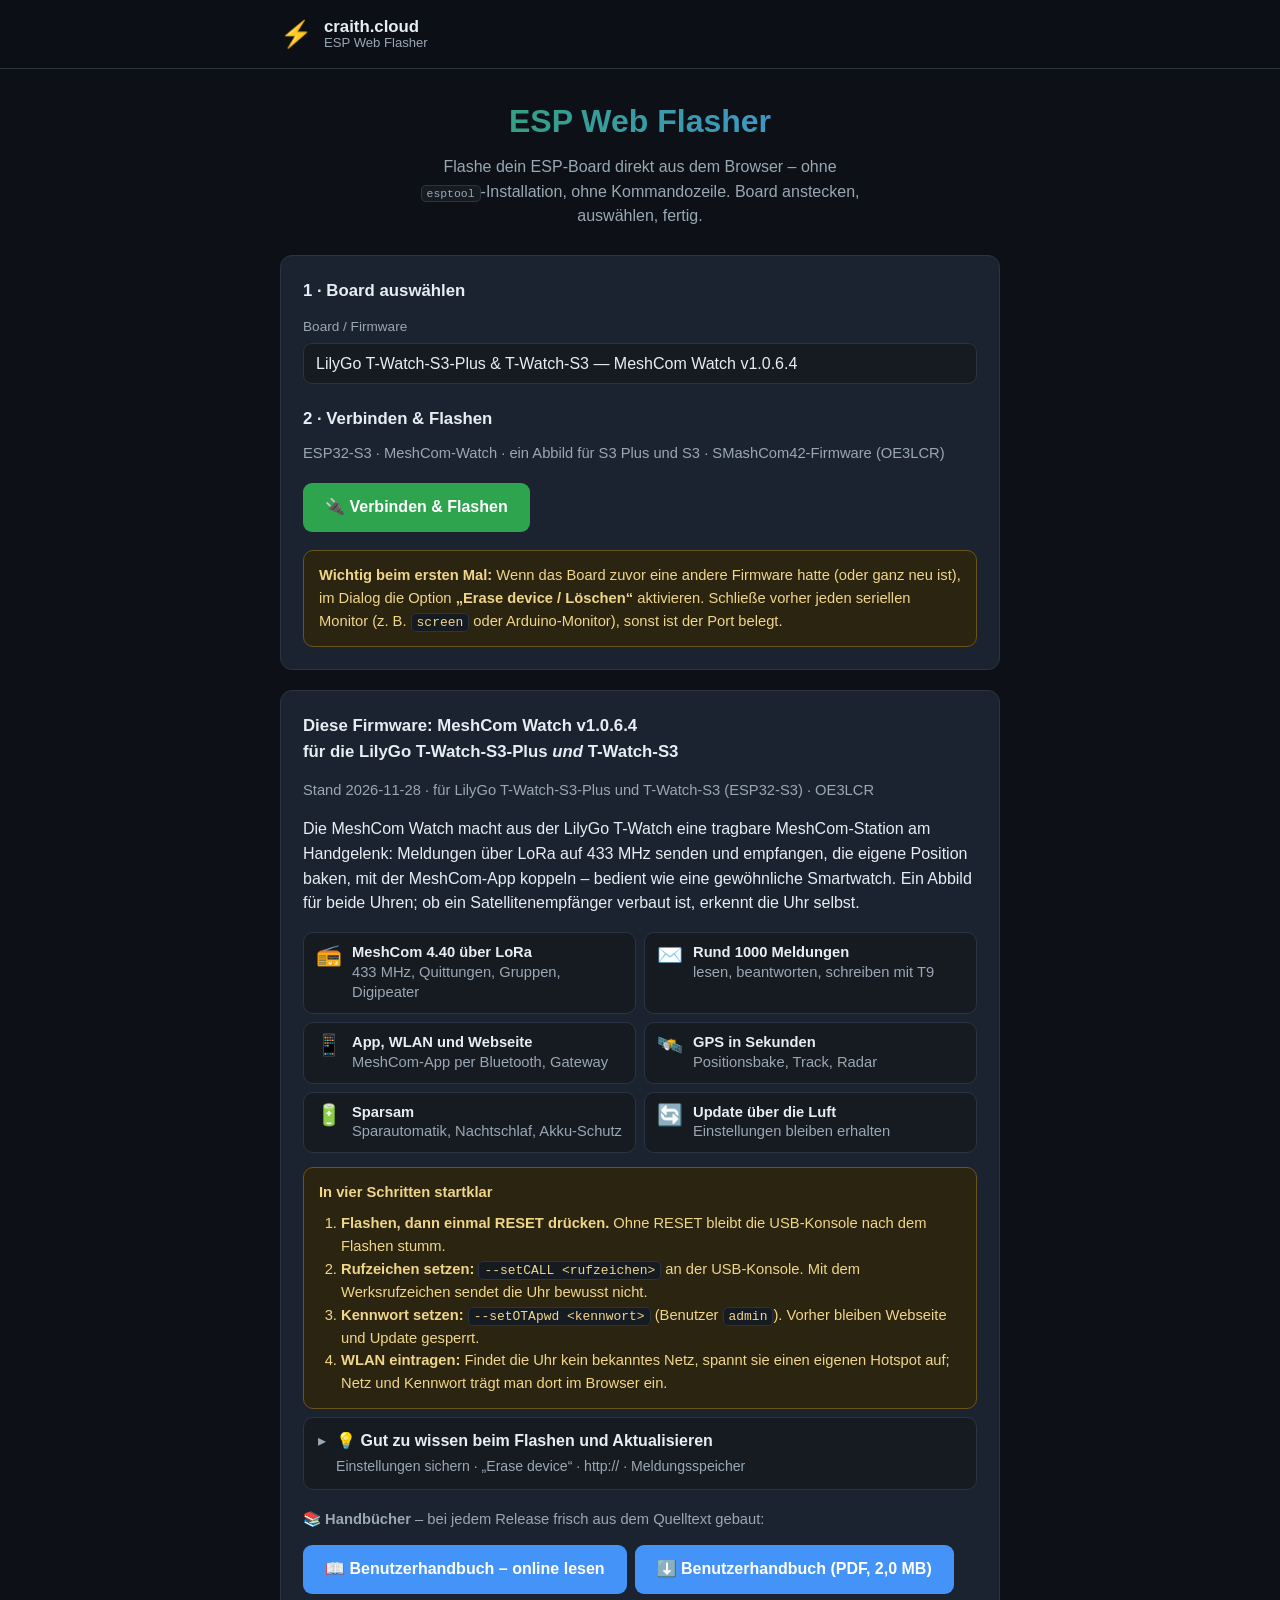
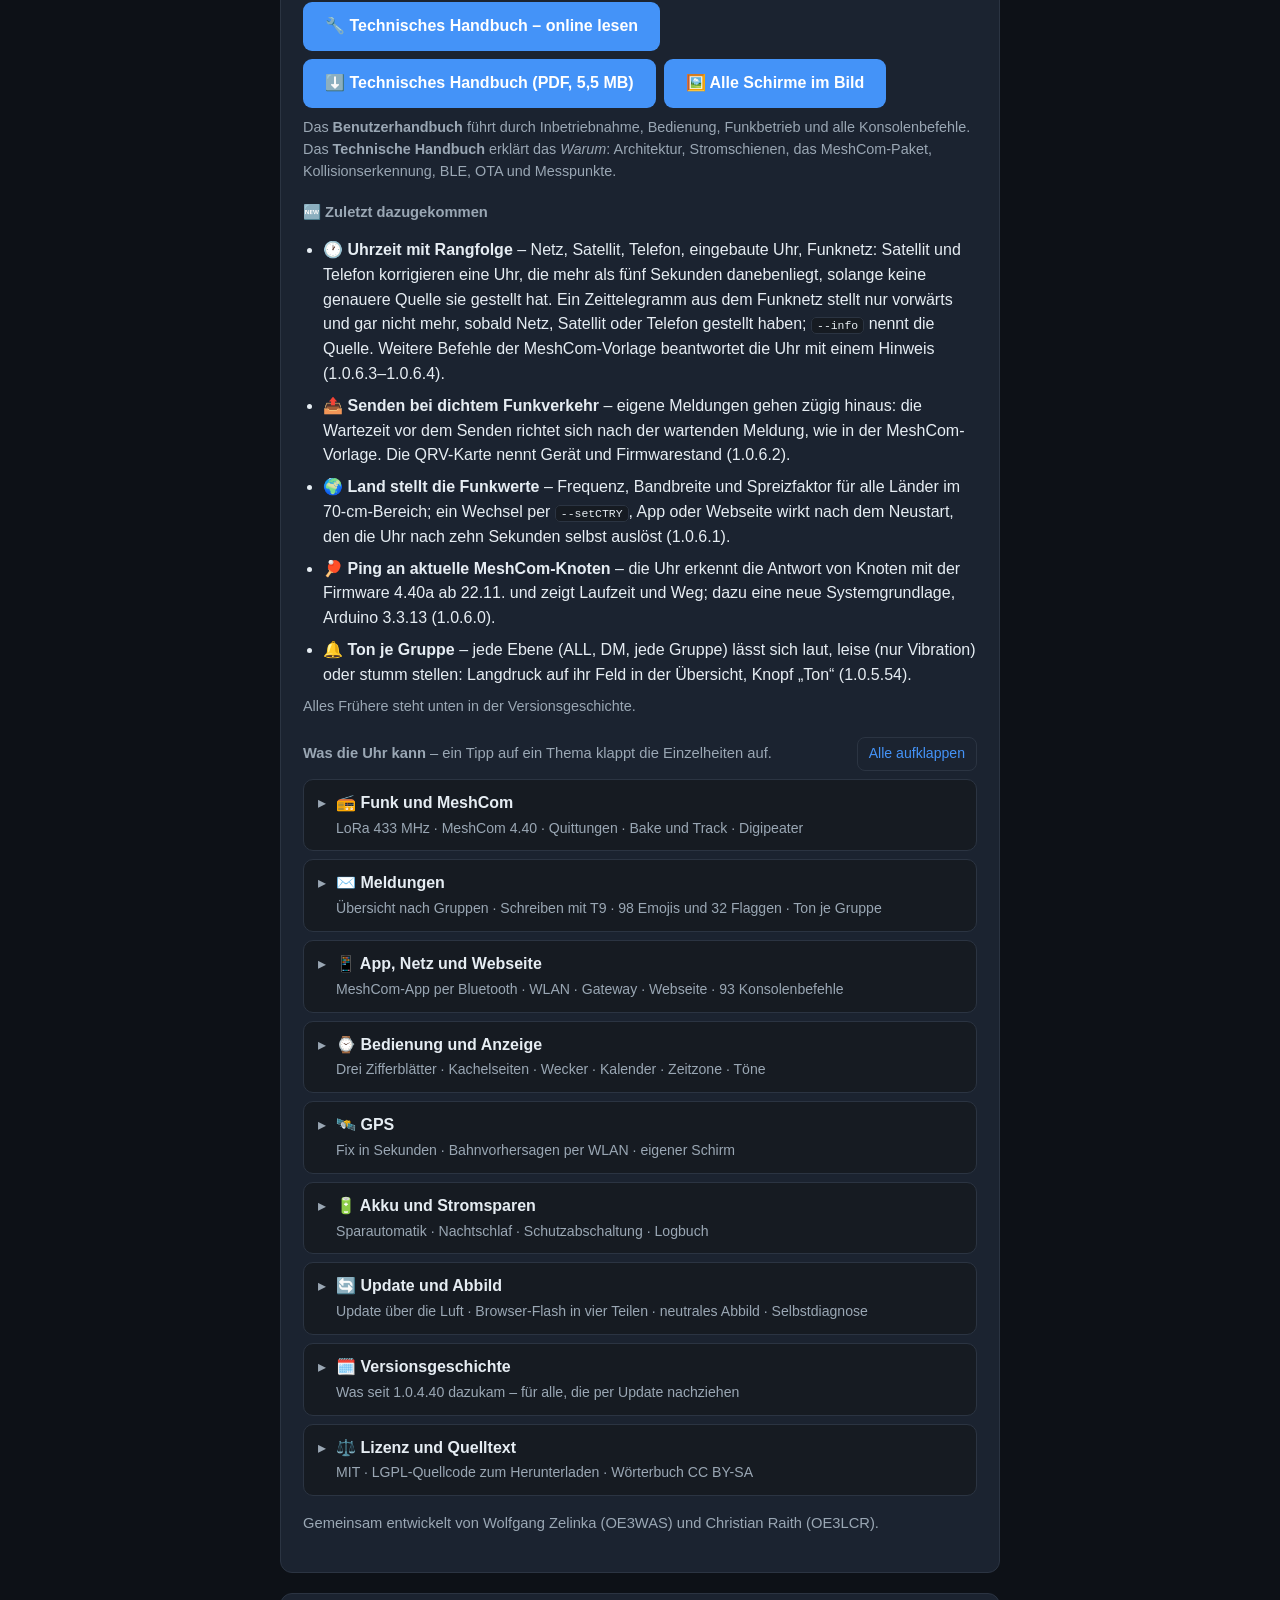
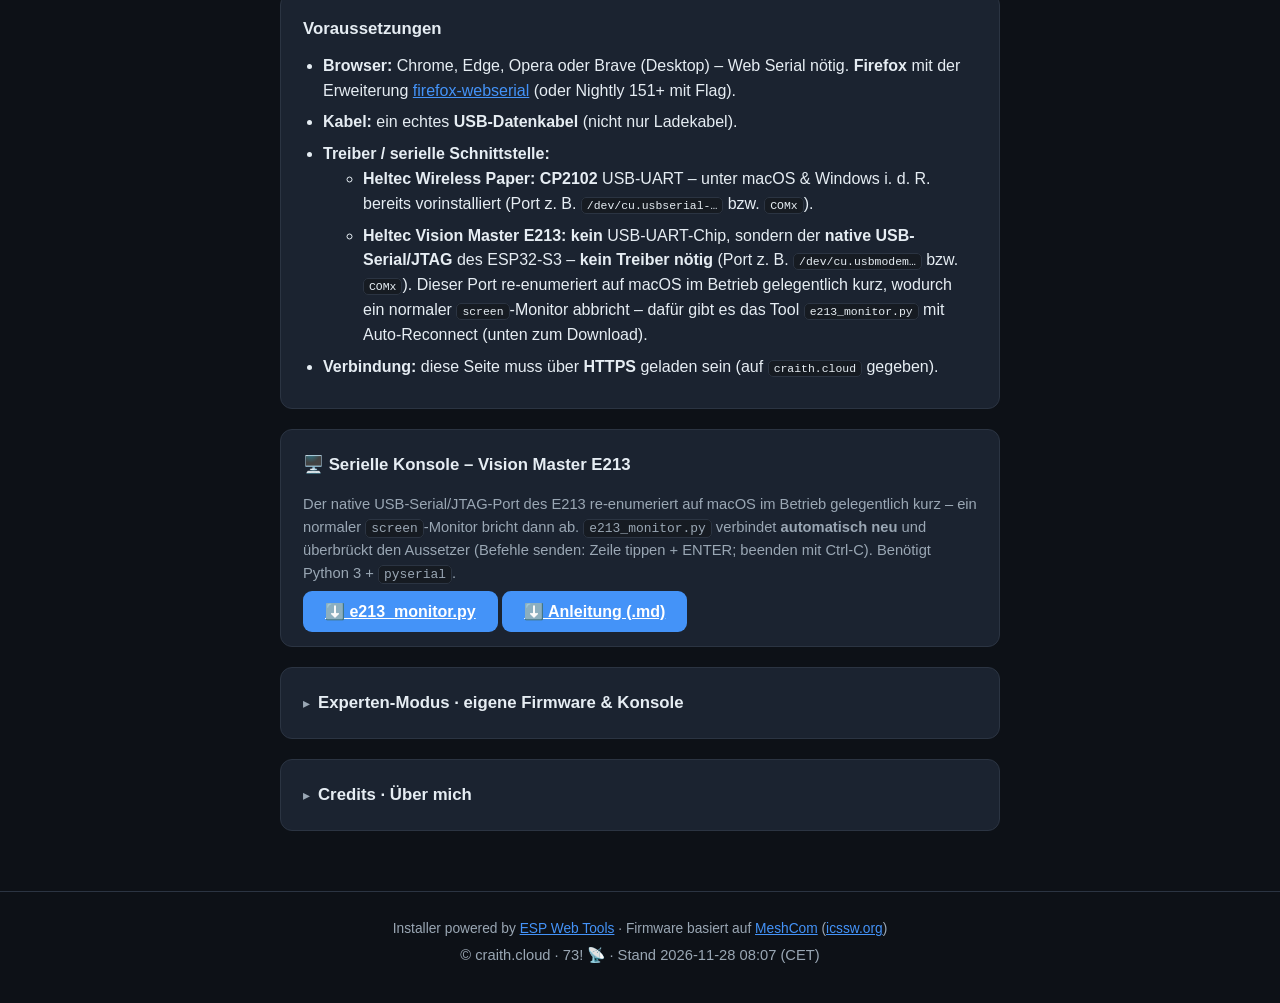
==== commit f672d825: "T-Watch: Unterseite 'Alle Schirme im Bild' (26 Aufnahmen aus dem Emulator, Firmware 1.0.6.4) Co-Auth" ====
--- a/index.html
+++ b/index.html
@@ -174,7 +174,7 @@
 
     <section class="card" data-fw="twatch-s3-plus" hidden>
       <h2>Diese Firmware: MeshCom Watch v1.0.6.4<br>für die LilyGo T-Watch-S3-Plus <i>und</i> T-Watch-S3</h2>
-      <p class="muted">Stand 2026-11-26 · für LilyGo T-Watch-S3-Plus und T-Watch-S3 (ESP32-S3) · OE3LCR</p>
+      <p class="muted">Stand 2026-11-28 · für LilyGo T-Watch-S3-Plus und T-Watch-S3 (ESP32-S3) · OE3LCR</p>
 
       <p style="margin-top:12px">Die MeshCom Watch macht aus der LilyGo T-Watch eine tragbare MeshCom-Station
         am Handgelenk: Meldungen über LoRa auf 433&nbsp;MHz senden und empfangen, die eigene Position baken,
@@ -235,6 +235,8 @@
            style="text-decoration:none">🔧 Technisches Handbuch – online lesen</a>
         <a class="btn btn-blue" href="twatch/MeshCom-Watch-Technisches-Handbuch.pdf" download
            style="text-decoration:none">⬇️ Technisches Handbuch (PDF, 5,5&nbsp;MB)</a>
+        <a class="btn btn-blue" href="twatch/schirme.html" target="_blank" rel="noopener"
+           style="text-decoration:none">🖼️ Alle Schirme im Bild</a>
       </p>
       <p class="muted" style="margin-top:8px; font-size:0.9em">
         Das <b>Benutzerhandbuch</b> führt durch Inbetriebnahme, Bedienung, Funkbetrieb und alle
@@ -793,7 +795,7 @@
       <a href="https://github.com/icssw-org/MeshCom-Firmware" target="_blank" rel="noopener">MeshCom</a>
       (<a href="https://icssw.org" target="_blank" rel="noopener">icssw.org</a>)
     </p>
-    <p class="muted">© craith.cloud · 73! 📡 · Stand 2026-11-26 17:31 (CET)</p>
+    <p class="muted">© craith.cloud · 73! 📡 · Stand 2026-11-28 08:07 (CET)</p>
   </footer>
 
   <script src="app.js?v=20261115"></script>
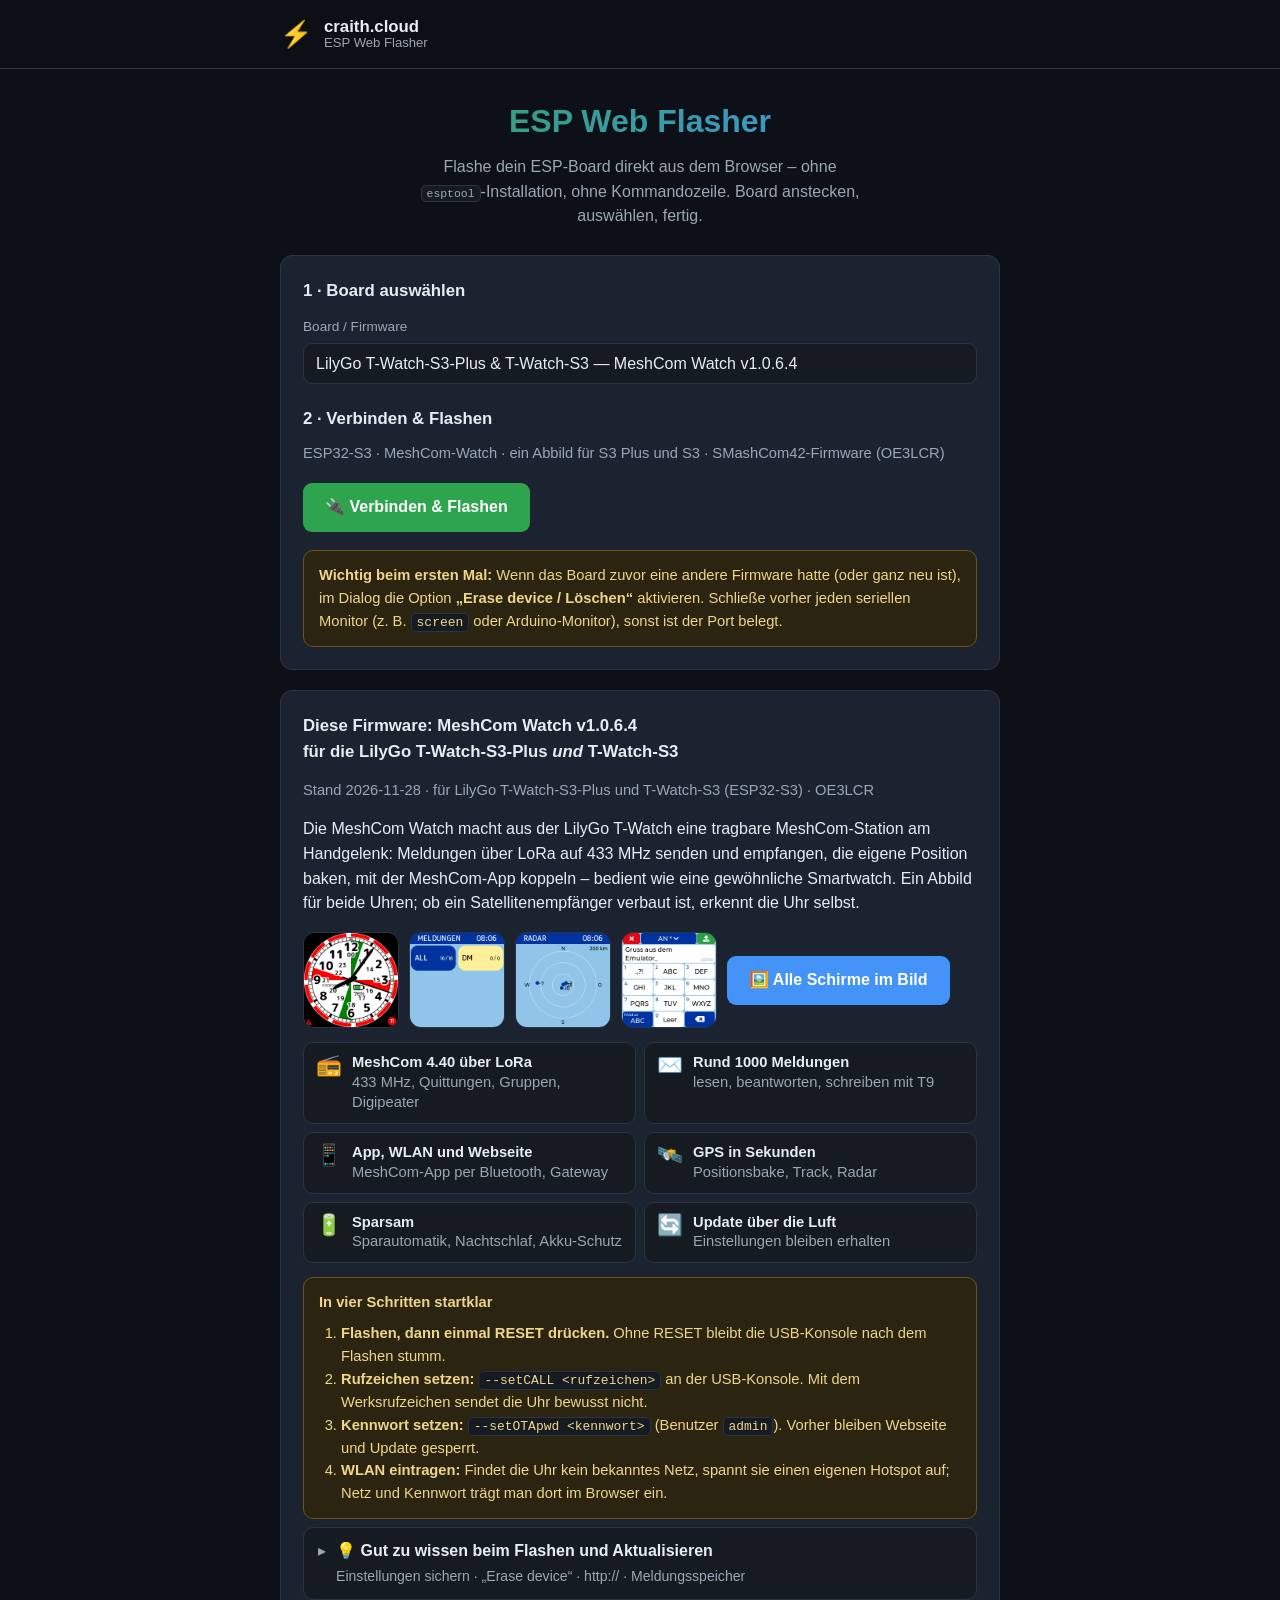
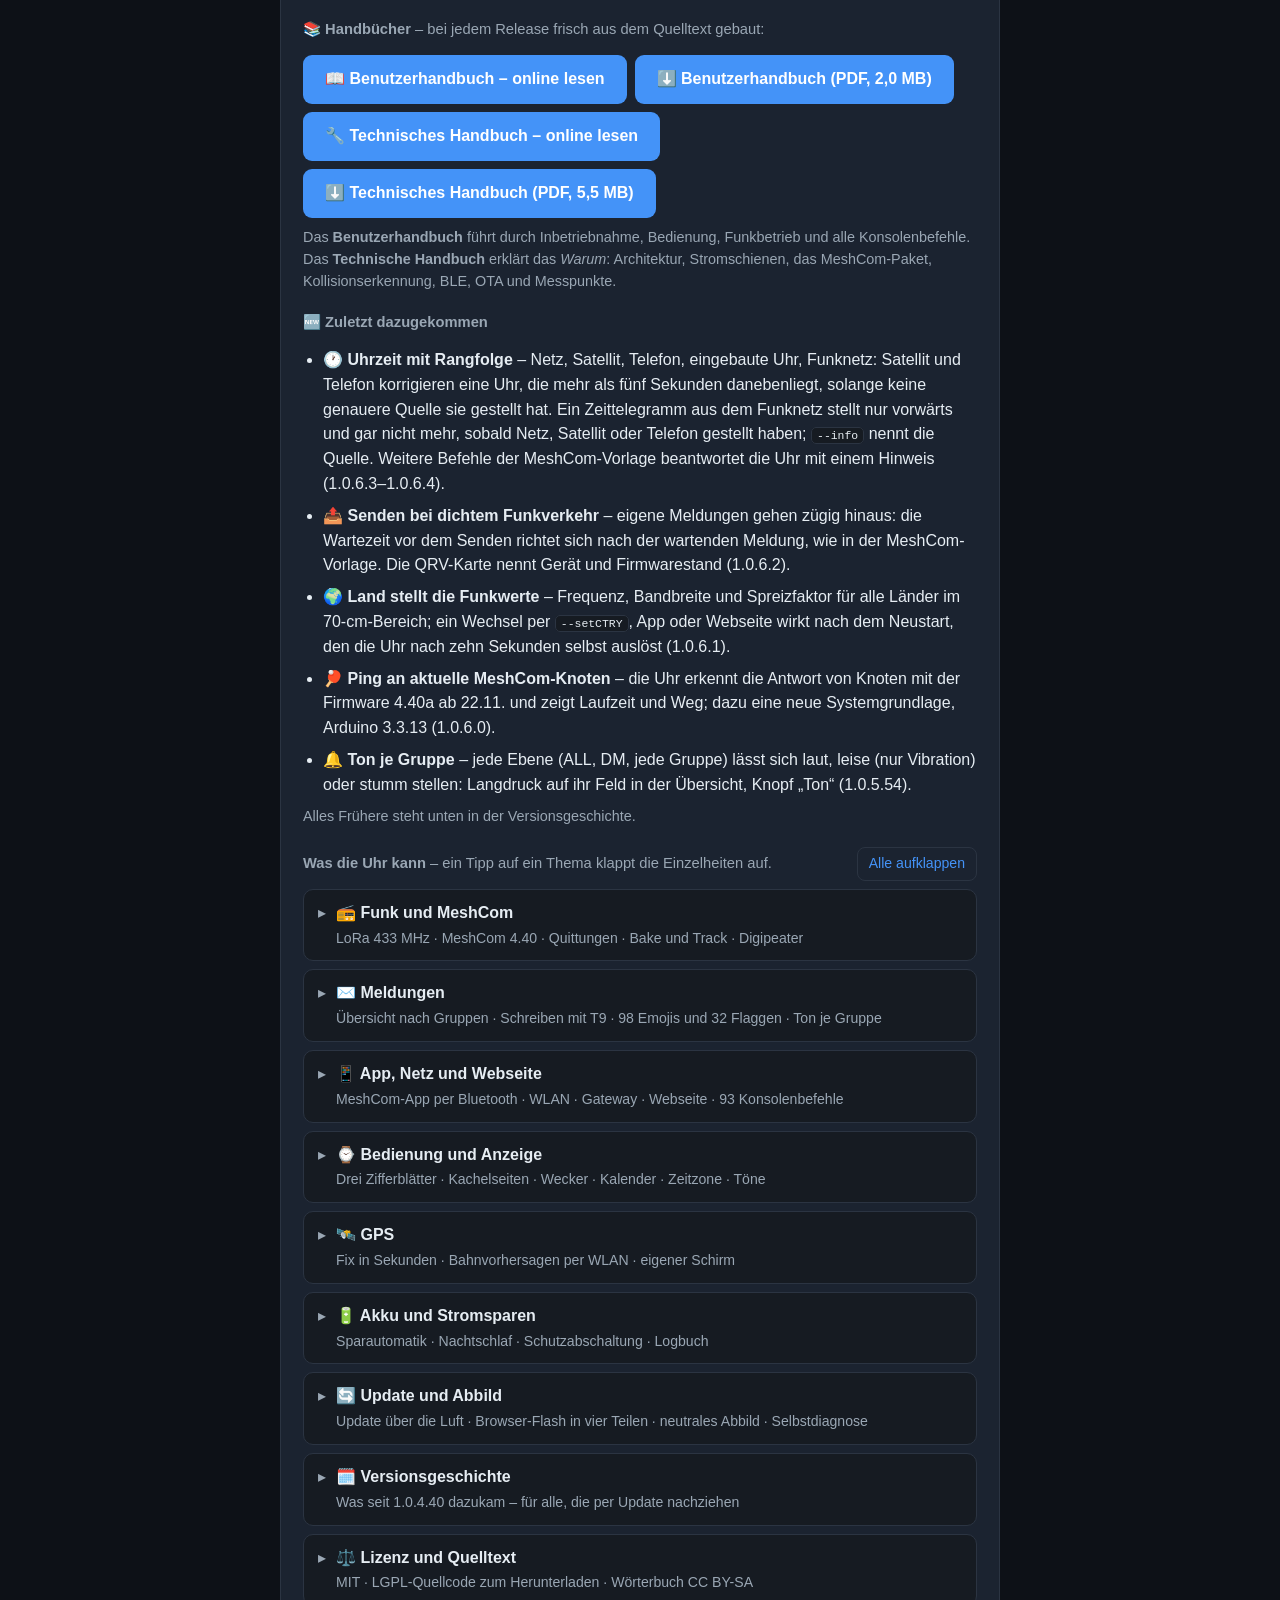
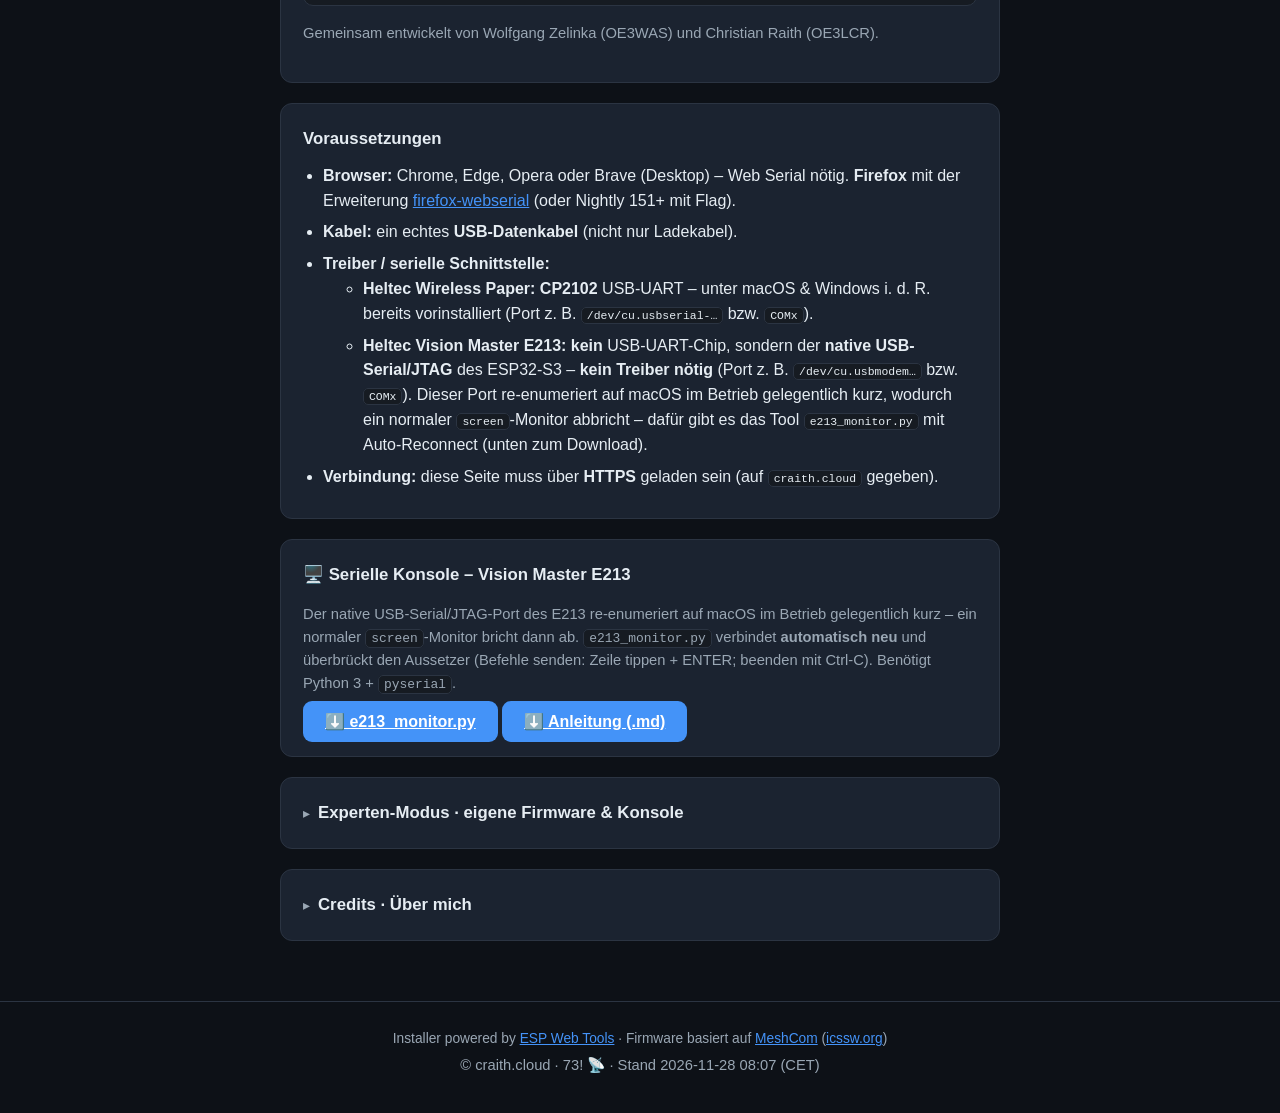
==== commit 33fbbe90: "T-Watch: Schirm-Vorschau mit Knopf oben in der Karte, Uhr-Favicon fuer die Schirm-Seite Co-Authored-" ====
--- a/index.html
+++ b/index.html
@@ -181,6 +181,21 @@
         mit der MeshCom-App koppeln – bedient wie eine gewöhnliche Smartwatch. Ein Abbild für beide Uhren;
         ob ein Satellitenempfänger verbaut ist, erkennt die Uhr selbst.</p>
 
+      <a href="twatch/schirme.html" target="_blank" rel="noopener"
+         style="display:block;margin-top:14px;text-decoration:none;color:inherit">
+        <span style="display:flex;flex-wrap:wrap;gap:10px;align-items:center">
+          <img src="twatch/schirme/funkraumuhr.png" alt="Funkraumuhr" width="96" height="96" loading="lazy"
+               style="width:96px;height:96px;border-radius:12px;border:1px solid var(--border)">
+          <img src="twatch/schirme/meldungen.png" alt="Meldungen" width="96" height="96" loading="lazy"
+               style="width:96px;height:96px;border-radius:12px;border:1px solid var(--border)">
+          <img src="twatch/schirme/radar.png" alt="Radar" width="96" height="96" loading="lazy"
+               style="width:96px;height:96px;border-radius:12px;border:1px solid var(--border)">
+          <img src="twatch/schirme/schreiben.png" alt="Schreiben mit T9" width="96" height="96" loading="lazy"
+               style="width:96px;height:96px;border-radius:12px;border:1px solid var(--border)">
+          <span class="btn btn-blue">🖼️ Alle Schirme im Bild</span>
+        </span>
+      </a>
+
       <ul class="facts">
         <li><span>📻</span><div><b>MeshCom 4.40 über LoRa</b><br>433&nbsp;MHz, Quittungen, Gruppen, Digipeater</div></li>
         <li><span>✉️</span><div><b>Rund 1000 Meldungen</b><br>lesen, beantworten, schreiben mit T9</div></li>
@@ -235,8 +250,6 @@
            style="text-decoration:none">🔧 Technisches Handbuch – online lesen</a>
         <a class="btn btn-blue" href="twatch/MeshCom-Watch-Technisches-Handbuch.pdf" download
            style="text-decoration:none">⬇️ Technisches Handbuch (PDF, 5,5&nbsp;MB)</a>
-        <a class="btn btn-blue" href="twatch/schirme.html" target="_blank" rel="noopener"
-           style="text-decoration:none">🖼️ Alle Schirme im Bild</a>
       </p>
       <p class="muted" style="margin-top:8px; font-size:0.9em">
         Das <b>Benutzerhandbuch</b> führt durch Inbetriebnahme, Bedienung, Funkbetrieb und alle
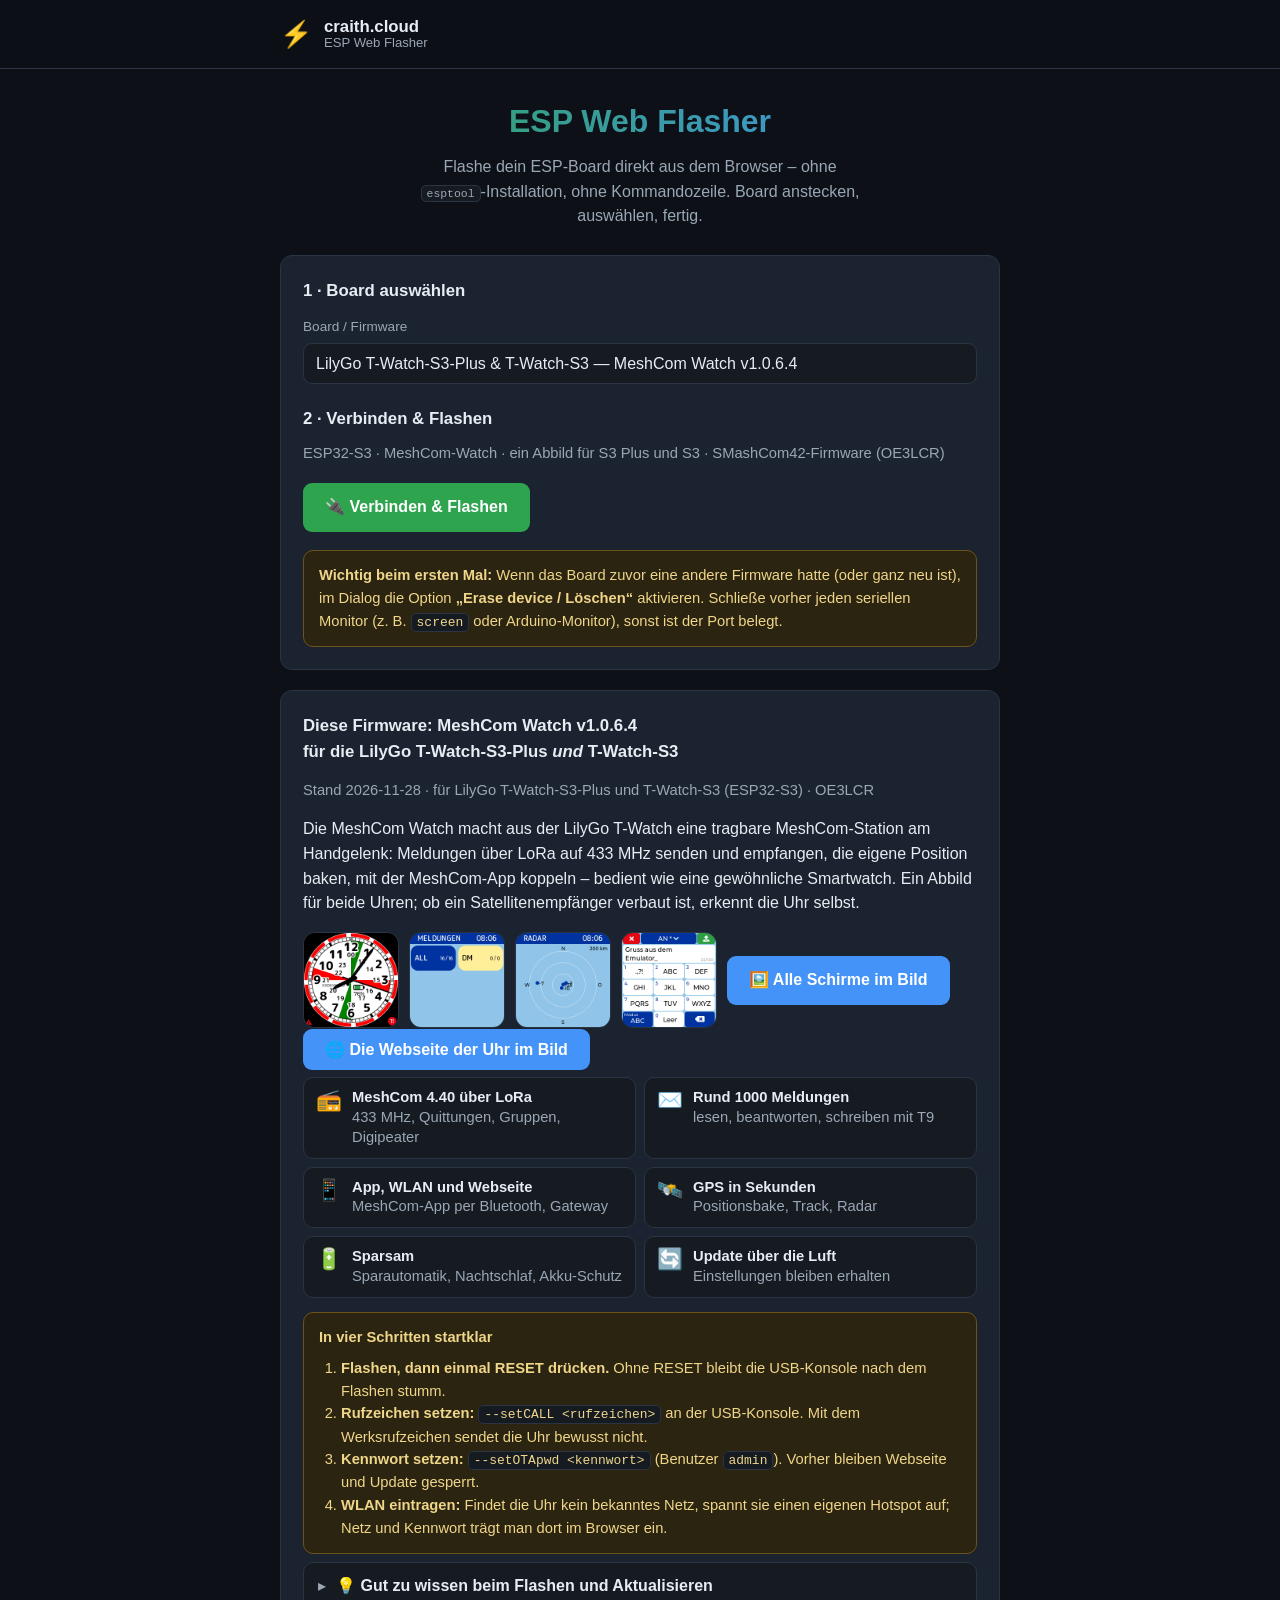
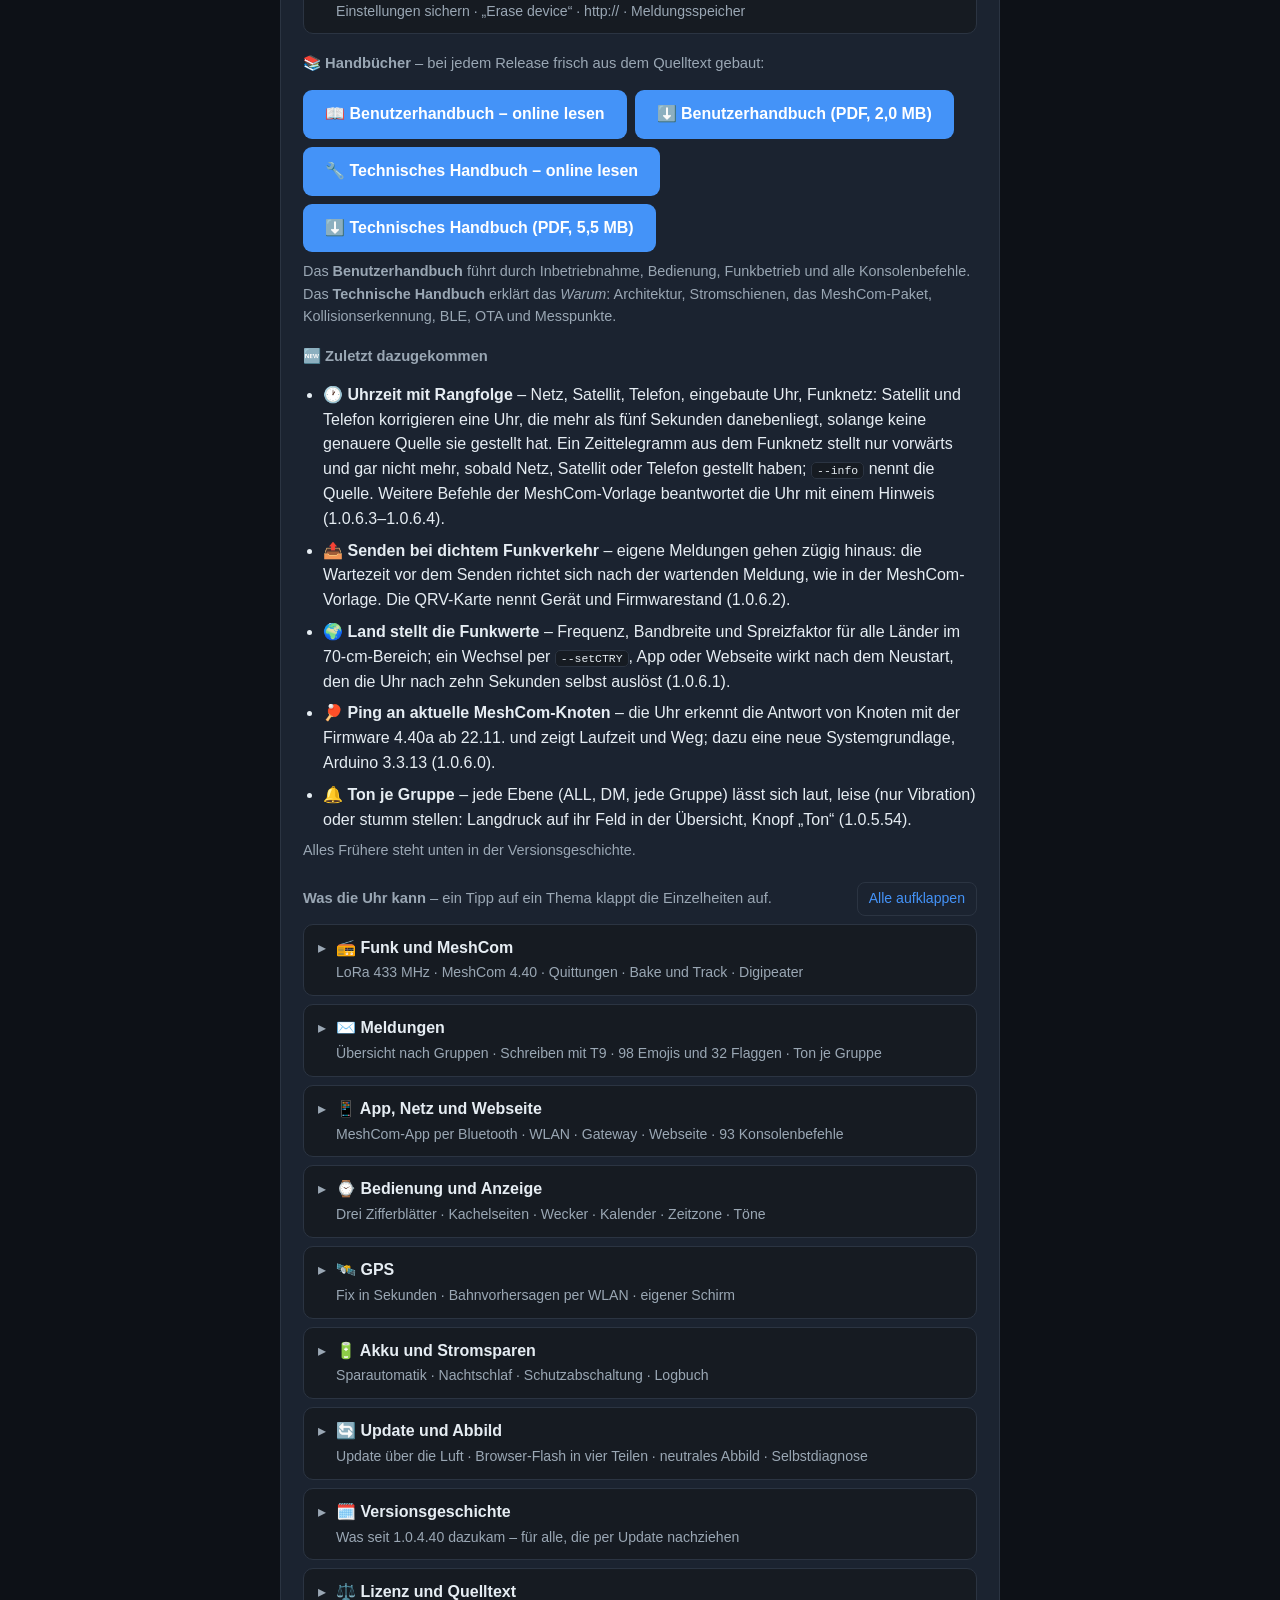
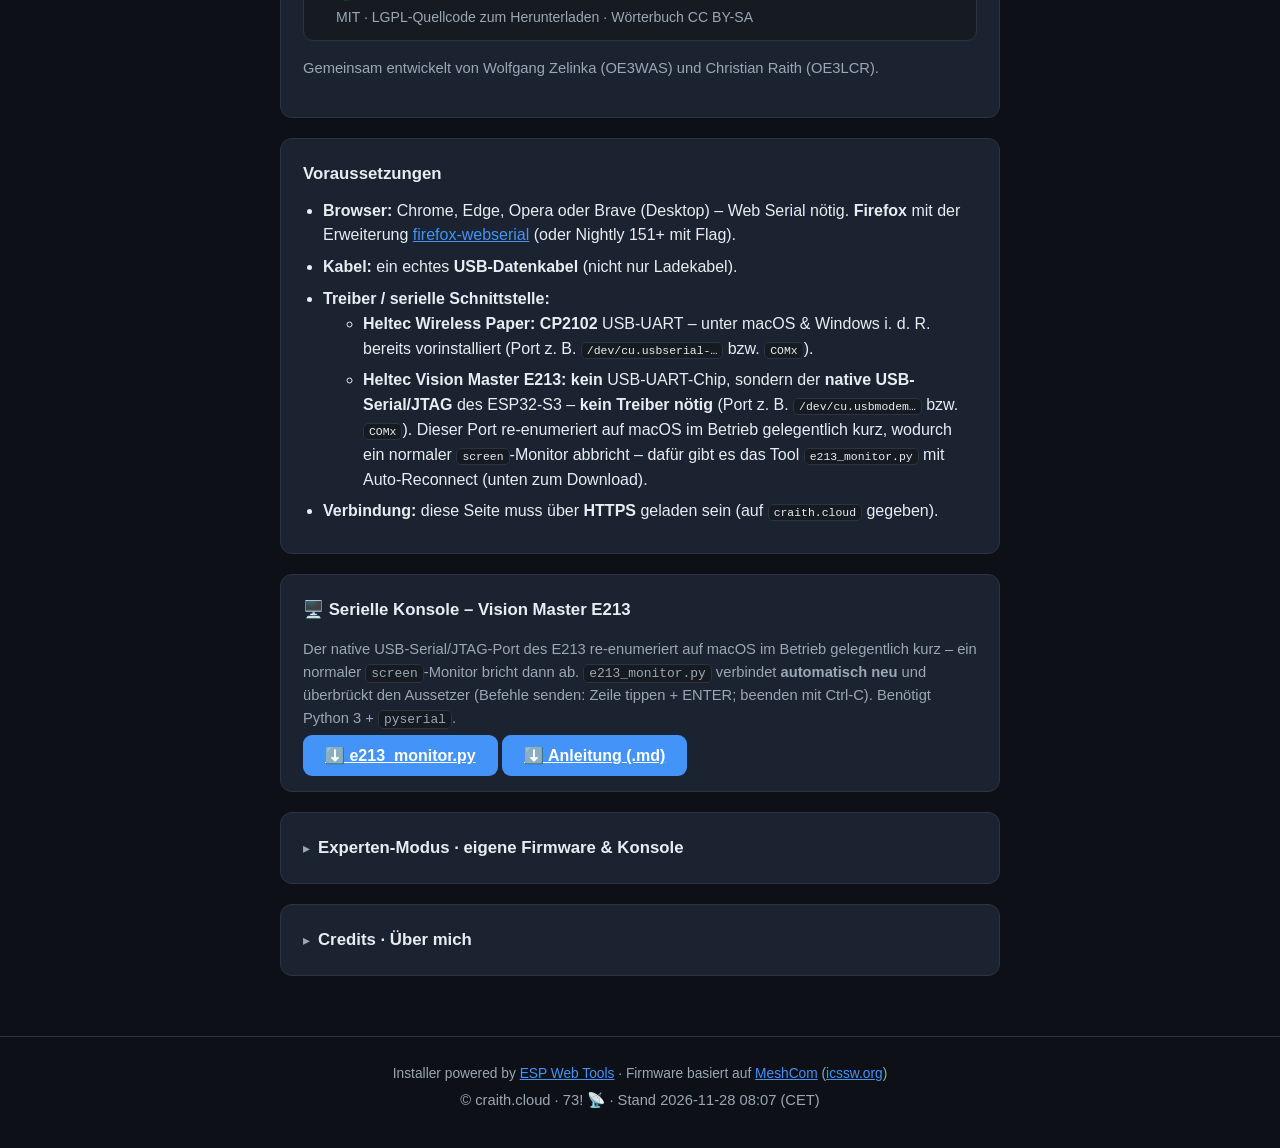
==== commit 47043982: "T-Watch: Unterseite 'Die Webseite der Uhr' (10 Aufnahmen der WebUI, Firmware 1.0.6.4), Knopf in der " ====
--- a/index.html
+++ b/index.html
@@ -195,6 +195,10 @@
           <span class="btn btn-blue">🖼️ Alle Schirme im Bild</span>
         </span>
       </a>
+      <p style="margin:10px 0 0">
+        <a class="btn btn-blue" href="twatch/webui.html" target="_blank" rel="noopener"
+           style="text-decoration:none">🌐 Die Webseite der Uhr im Bild</a>
+      </p>
 
       <ul class="facts">
         <li><span>📻</span><div><b>MeshCom 4.40 über LoRa</b><br>433&nbsp;MHz, Quittungen, Gruppen, Digipeater</div></li>
